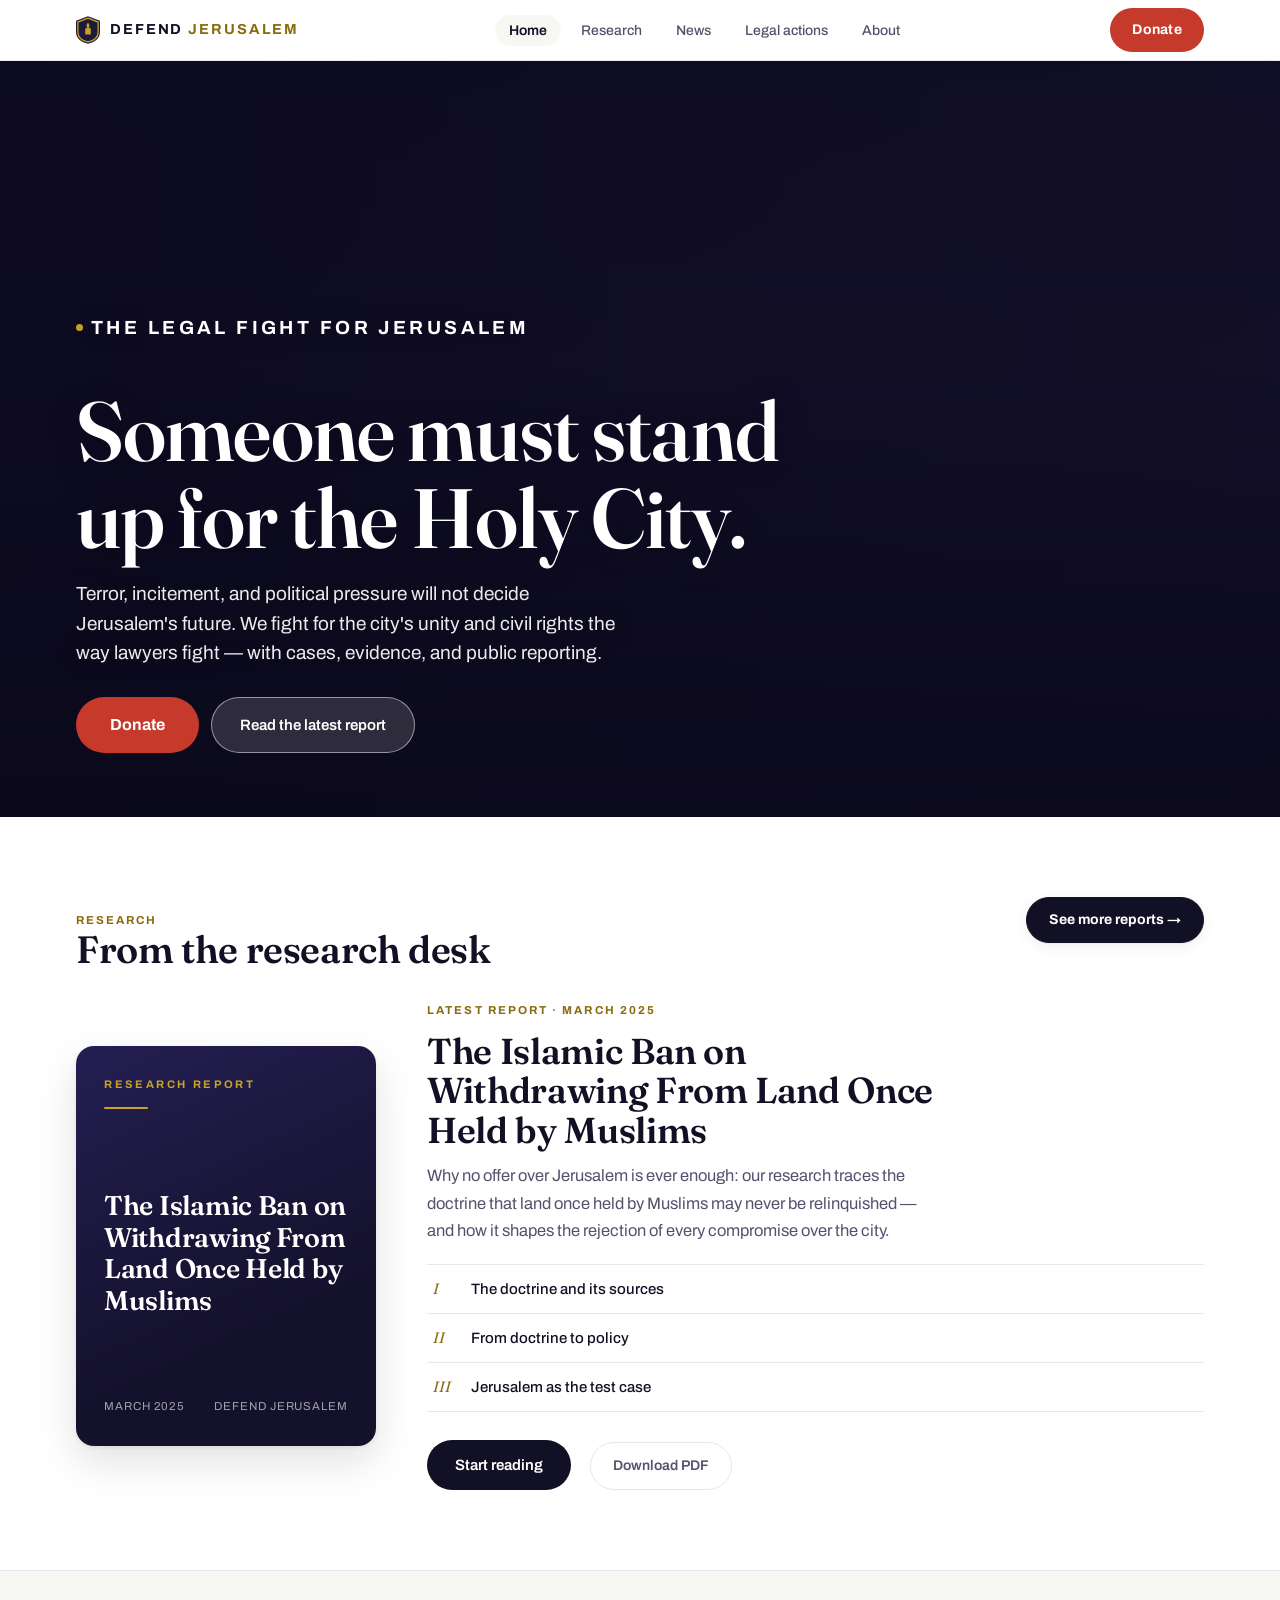
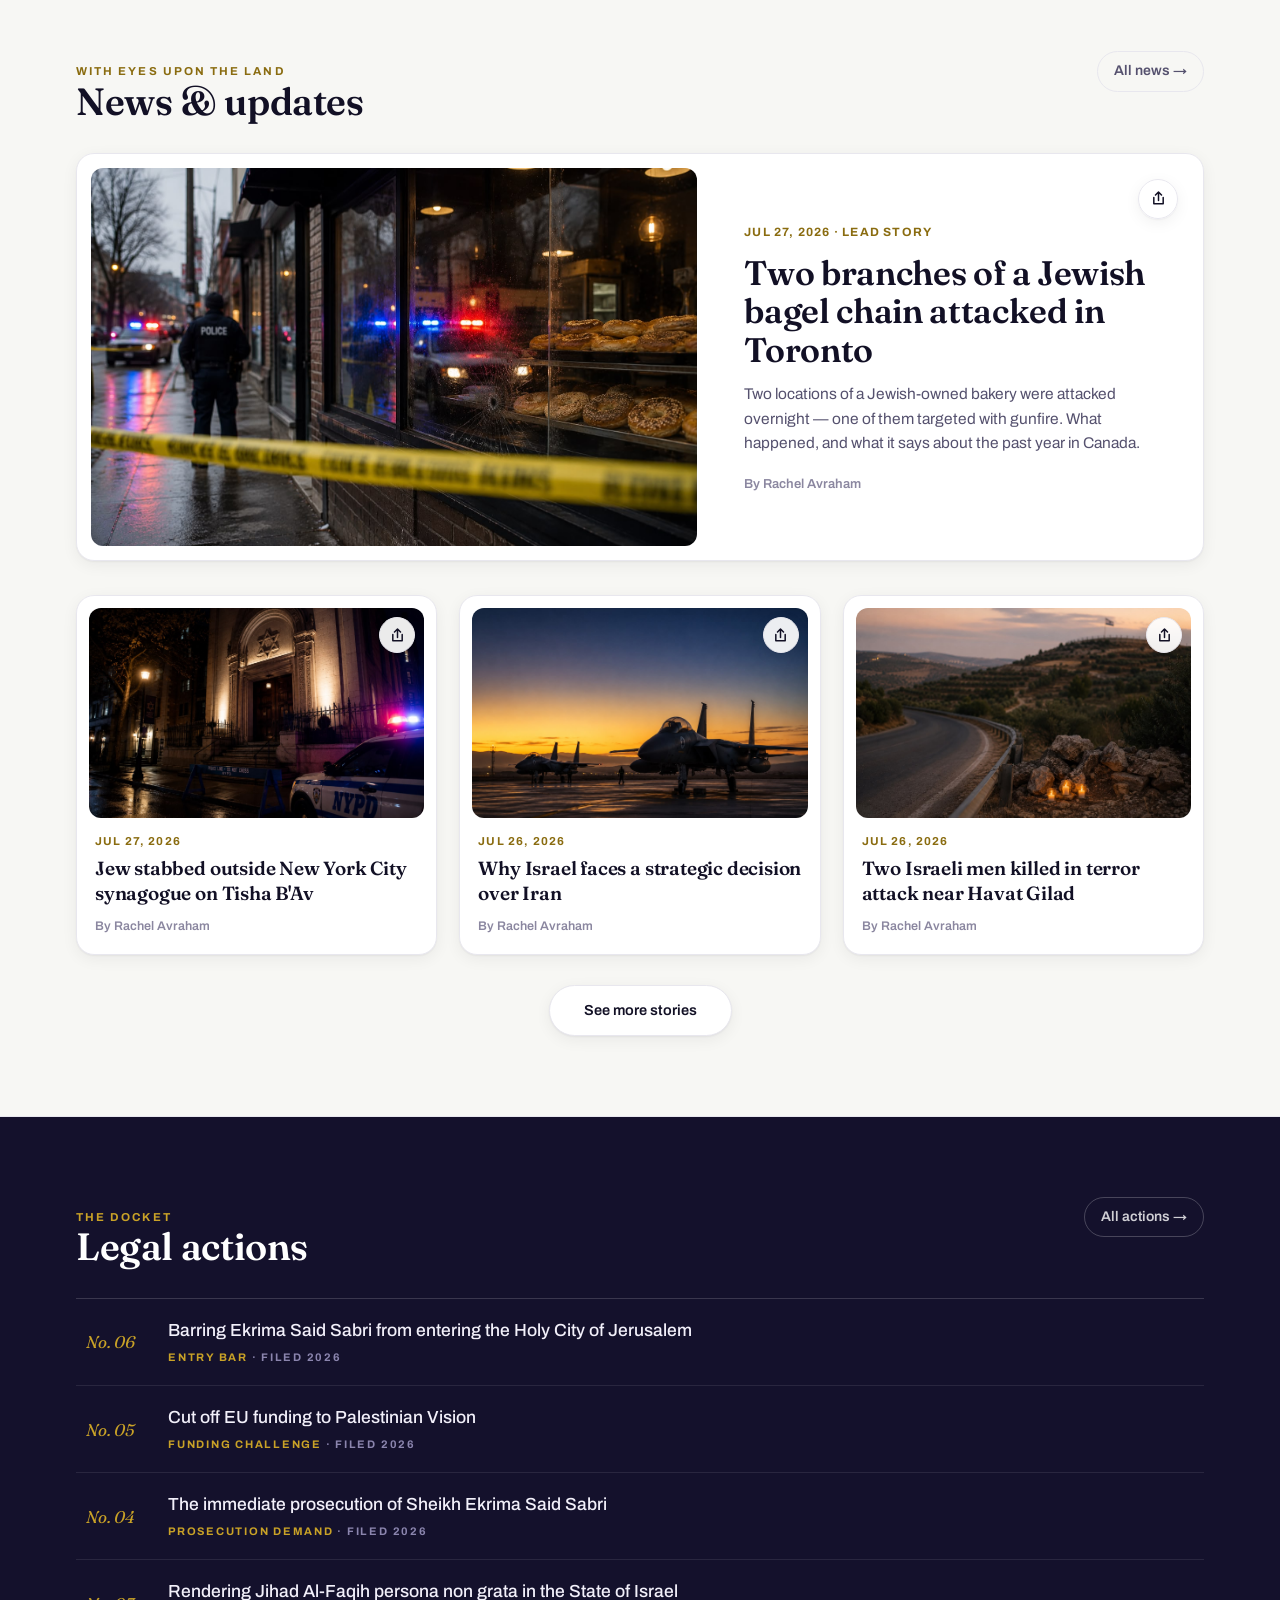
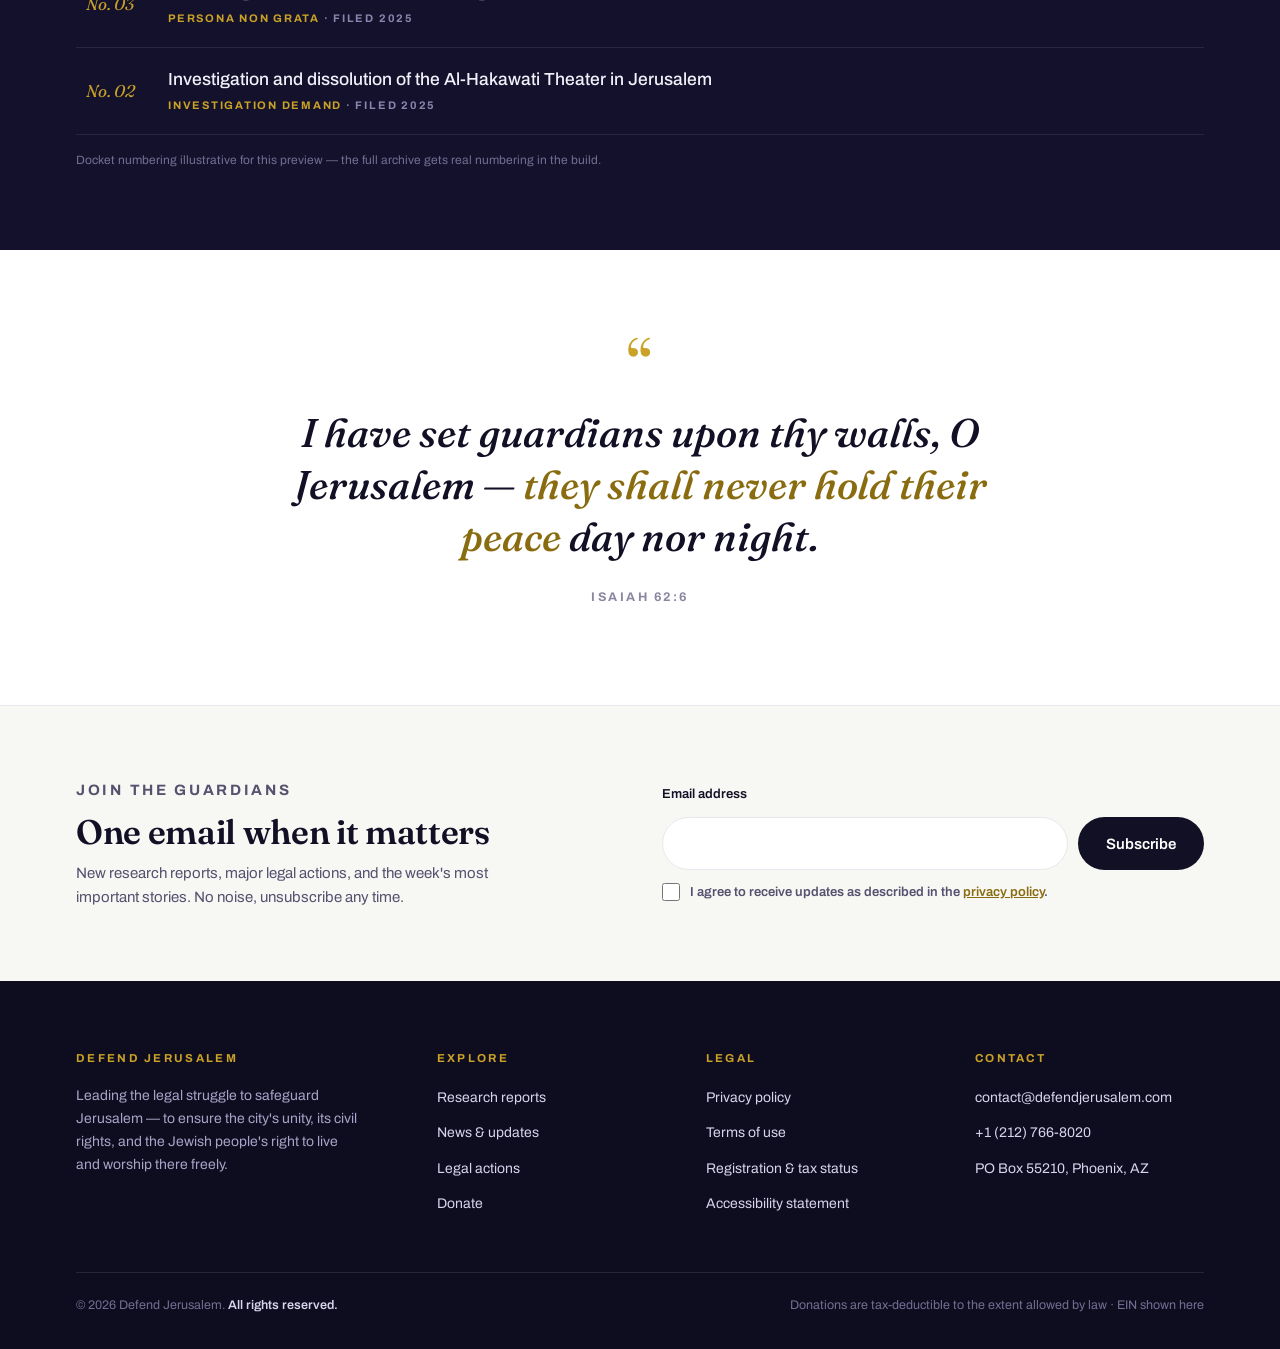
==== index.html @ f59cd551 "Research feed page: reports as a feed (lead + image cards), nav points to research.html Co-Authored-" ====
<!-- @dsCard group="Pages" name="Homepage" subtitle="Campaign hero, featured report, news river, docket, quote, footer" -->
<!DOCTYPE html>
<html lang="en">
<head>
<meta charset="utf-8">
<meta name="viewport" content="width=device-width, initial-scale=1">
<title>Defend Jerusalem — The Legal Fight for Jerusalem</title>
<meta name="description" content="Legal actions, investigative reports, and daily coverage from the fight over Jerusalem — researched, sourced, and published in the open.">
<link rel="preconnect" href="https://fonts.googleapis.com">
<link rel="preconnect" href="https://fonts.gstatic.com" crossorigin>
<link href="https://fonts.googleapis.com/css2?family=Fraunces:ital,opsz,wght@0,9..144,500;0,9..144,600;1,9..144,500&family=Archivo:wght@400;500;700&display=swap" rel="stylesheet">
<link rel="stylesheet" href="css/dj.css?v=3">
</head>
<body>
<a class="skip" href="#main">Skip to content</a>

<header class="masthead">
  <div class="inner">
    <a class="wordmark" href="index.html" aria-label="Defend Jerusalem — home">
      <svg viewBox="0 0 26 30" aria-hidden="true">
        <path d="M13 0 26 5v12c0 7-5.5 11.5-13 13C5.5 28.5 0 24 0 17V5Z" fill="#1E1B3A"/>
        <path d="M13 2.2 24 6.4v10.4c0 5.8-4.6 9.7-11 11.1C6.6 26.5 2 22.6 2 16.8V6.4Z" fill="none" stroke="#C9A227" stroke-width="1.4"/>
        <path d="M10 20v-7h2v-2h-1.2L13 7l2.2 4H14v2h2v7Z" fill="#C9A227"/>
      </svg>
      <b>DEFEND <span>JERUSALEM</span></b>
    </a>
    <nav aria-label="Main">
      <ul class="nav-links">
        <li><a href="index.html" aria-current="page">Home</a></li>
        <li><a href="research.html">Research</a></li>
        <li><a href="#news">News</a></li>
        <li><a href="#actions">Legal actions</a></li>
        <li><a href="#about">About</a></li>
      </ul>
    </nav>
    <a class="btn-donate" href="donate.html">Donate</a>
    <button class="menu-btn" aria-expanded="false" aria-controls="mobile-nav" aria-label="Open menu">
      <svg viewBox="0 0 20 20" aria-hidden="true"><path d="M2 5h16M2 10h16M2 15h16" stroke="currentColor" stroke-width="2" stroke-linecap="round"/></svg>
    </button>
  </div>
  <nav class="mobile-nav" id="mobile-nav" aria-label="Mobile">
    <ul>
      <li><a href="index.html">Home</a></li>
      <li><a href="research.html">Research</a></li>
      <li><a href="#news">News</a></li>
      <li><a href="#actions">Legal actions</a></li>
      <li><a href="#about">About</a></li>
      <li><a href="donate.html">Donate</a></li>
    </ul>
  </nav>
</header>

<main id="main">

  <!-- HERO — the one campaign moment -->
  <section class="hero on-dark" aria-label="Introduction">
    <div class="bg" style="background-image:url('https://defendjerusalem.com/wp-content/uploads/2020/04/slide_jerusalem_001.jpg')" role="img" aria-label="The Tower of David and the walls of Jerusalem's Old City at night"></div>
    <div class="scrim"></div>
    <div class="inner">
      <p class="kicker">The legal fight for Jerusalem</p>
      <h1>Someone must stand up for the Holy City.</h1>
      <p>Terror, incitement, and political pressure will not decide Jerusalem's future. We fight for the
      city's unity and civil rights the way lawyers fight — with cases, evidence, and public reporting.</p>
      <div class="actions">
        <a class="btn-give" href="donate.html">Donate</a>
        <a class="btn-ghost" href="report.html">Read the latest report</a>
      </div>
    </div>
  </section>

  <!-- RESEARCH DESK — latest report + the series behind it -->
  <section class="research" aria-labelledby="research-h">
    <div class="wrap">
      <div class="section-head">
        <div>
          <p class="kicker">Research</p>
          <h2 id="research-h">From the research desk</h2>
        </div>
        <a class="more strong" href="research.html">See more reports →</a>
      </div>
      <div class="latest">
        <a href="report.html" style="text-decoration:none" aria-label="Read the latest research report: The Islamic Ban on Withdrawing From Land Once Held by Muslims">
          <div class="report-cover">
            <div>
              <div class="rc-kicker">RESEARCH REPORT</div>
              <div class="rc-rule"></div>
            </div>
            <h3>The Islamic Ban on Withdrawing From Land Once Held by Muslims</h3>
            <div class="rc-foot"><span>MARCH 2025</span><span>DEFEND JERUSALEM</span></div>
          </div>
        </a>
        <div>
          <p class="kicker lt-kicker">Latest report · March 2025</p>
          <h3 class="lt-title">The Islamic Ban on Withdrawing From Land Once Held by Muslims</h3>
          <p class="lede">Why no offer over Jerusalem is ever enough: our research traces the doctrine
          that land once held by Muslims may never be relinquished — and how it shapes the rejection of
          every compromise over the city.</p>
          <ol class="chapter-list">
            <li><a href="report.html#ch1"><span class="num">I</span><span class="t">The doctrine and its sources</span></a></li>
            <li><a href="report.html#ch2"><span class="num">II</span><span class="t">From doctrine to policy</span></a></li>
            <li><a href="report.html#ch3"><span class="num">III</span><span class="t">Jerusalem as the test case</span></a></li>
          </ol>
          <div>
            <a class="btn-primary" href="report.html">Start reading</a>
            <a class="btn-quiet" href="report.html#download">Download PDF</a>
          </div>
        </div>
      </div>
    </div>
  </section>

  <!-- NEWS RIVER -->
  <section class="news" id="news" aria-labelledby="news-h">
    <div class="wrap">
      <div class="section-head">
        <div>
          <p class="kicker">With eyes upon the land</p>
          <h2 id="news-h">News &amp; updates</h2>
        </div>
        <a class="more" href="#news">All news →</a>
      </div>
      <div class="news-lead">
        <a href="#news">
          <div class="thumb" data-slot="img/news-toronto.jpg">
            <img src="img/news-toronto.jpg"
                 data-fallback="https://defendjerusalem.com/wp-content/uploads/2026/07/Kiva-Bagel-768x436.png"
                 alt="Police tape across the storefront of a Jewish bagel bakery in Toronto after the attack">
          </div>
          <div class="body">
            <time datetime="2026-07-27T16:10" data-suffix="Lead story">Jul 27, 2026 · Lead story</time>
            <h3>Two branches of a Jewish bagel chain attacked in Toronto</h3>
            <p class="dek">Two locations of a Jewish-owned bakery were attacked overnight — one of them
            targeted with gunfire. What happened, and what it says about the past year in Canada.</p>
            <span class="by">By Rachel Avraham</span>
          </div>
        </a>
        <button class="share" type="button" aria-label="Share: Two branches of a Jewish bagel chain attacked in Toronto"
                data-title="Two branches of a Jewish bagel chain attacked in Toronto">
          <svg viewBox="0 0 16 16" aria-hidden="true"><path d="M8 1v9M8 1 4.8 4.2M8 1l3.2 3.2M3 7v6.5h10V7" fill="none" stroke="currentColor" stroke-width="1.6" stroke-linecap="round" stroke-linejoin="round"/></svg>
        </button>
      </div>
      <ul class="news-cards">
        <li class="news-card"><a href="#news">
          <div class="thumb" data-slot="img/news-nyc.jpg">
            <img src="img/news-nyc.jpg"
                 data-fallback="https://defendjerusalem.com/wp-content/uploads/2026/07/New-York-City-768x432.jpg"
                 alt="A New York City synagogue entrance behind a police barricade at night">
          </div>
          <div class="txt">
            <time datetime="2026-07-27T13:40">Jul 27, 2026</time>
            <h3>Jew stabbed outside New York City synagogue on Tisha B'Av</h3>
            <span class="by">By Rachel Avraham</span>
          </div>
        </a>
        <button class="share" type="button" aria-label="Share: Jew stabbed outside New York City synagogue on Tisha B'Av"
                data-title="Jew stabbed outside New York City synagogue on Tisha B'Av">
          <svg viewBox="0 0 16 16" aria-hidden="true"><path d="M8 1v9M8 1 4.8 4.2M8 1l3.2 3.2M3 7v6.5h10V7" fill="none" stroke="currentColor" stroke-width="1.6" stroke-linecap="round" stroke-linejoin="round"/></svg>
        </button></li>
        <li class="news-card"><a href="#news">
          <div class="thumb" data-slot="img/news-iran.jpg">
            <img src="img/news-iran.jpg"
                 data-fallback="https://defendjerusalem.com/wp-content/uploads/2026/04/Iranian-missiles-againo-768x425.png"
                 alt="Israeli fighter jets on a runway at dawn">
          </div>
          <div class="txt">
            <time datetime="2026-07-26T18:20">Jul 26, 2026</time>
            <h3>Why Israel faces a strategic decision over Iran</h3>
            <span class="by">By Rachel Avraham</span>
          </div>
        </a>
        <button class="share" type="button" aria-label="Share: Why Israel faces a strategic decision over Iran"
                data-title="Why Israel faces a strategic decision over Iran">
          <svg viewBox="0 0 16 16" aria-hidden="true"><path d="M8 1v9M8 1 4.8 4.2M8 1l3.2 3.2M3 7v6.5h10V7" fill="none" stroke="currentColor" stroke-width="1.6" stroke-linecap="round" stroke-linejoin="round"/></svg>
        </button></li>
        <li class="news-card"><a href="#news">
          <div class="thumb" data-slot="img/news-havat-gilad.jpg">
            <img src="img/news-havat-gilad.jpg"
                 data-fallback="https://defendjerusalem.com/wp-content/uploads/2026/07/terror-in-Samaria-againo.png"
                 alt="Memorial candles at a roadside guardrail in the hills of Samaria">
          </div>
          <div class="txt">
            <time datetime="2026-07-26T09:05">Jul 26, 2026</time>
            <h3>Two Israeli men killed in terror attack near Havat Gilad</h3>
            <span class="by">By Rachel Avraham</span>
          </div>
        </a>
        <button class="share" type="button" aria-label="Share: Two Israeli men killed in terror attack near Havat Gilad"
                data-title="Two Israeli men killed in terror attack near Havat Gilad">
          <svg viewBox="0 0 16 16" aria-hidden="true"><path d="M8 1v9M8 1 4.8 4.2M8 1l3.2 3.2M3 7v6.5h10V7" fill="none" stroke="currentColor" stroke-width="1.6" stroke-linecap="round" stroke-linejoin="round"/></svg>
        </button></li>
      </ul>
      <div class="see-more">
        <button class="btn-more" type="button">See more stories</button>
      </div>
    </div>
  </section>

  <!-- LEGAL ACTIONS DOCKET -->
  <section class="docket on-dark" id="actions" aria-labelledby="docket-h">
    <div class="wrap">
      <div class="section-head">
        <div>
          <p class="kicker">The docket</p>
          <h2 id="docket-h">Legal actions</h2>
        </div>
        <a class="more" href="#actions">All actions →</a>
      </div>
      <ol class="ledger" reversed>
        <li><a href="#actions">
          <span class="no">No. 06</span>
          <span><span class="t">Barring Ekrima Said Sabri from entering the Holy City of Jerusalem</span>
          <span class="meta"><b>Entry bar</b> · Filed 2026</span></span>
          <span class="arr" aria-hidden="true">→</span>
        </a></li>
        <li><a href="#actions">
          <span class="no">No. 05</span>
          <span><span class="t">Cut off EU funding to Palestinian Vision</span>
          <span class="meta"><b>Funding challenge</b> · Filed 2026</span></span>
          <span class="arr" aria-hidden="true">→</span>
        </a></li>
        <li><a href="#actions">
          <span class="no">No. 04</span>
          <span><span class="t">The immediate prosecution of Sheikh Ekrima Said Sabri</span>
          <span class="meta"><b>Prosecution demand</b> · Filed 2026</span></span>
          <span class="arr" aria-hidden="true">→</span>
        </a></li>
        <li><a href="#actions">
          <span class="no">No. 03</span>
          <span><span class="t">Rendering Jihad Al-Faqih persona non grata in the State of Israel</span>
          <span class="meta"><b>Persona non grata</b> · Filed 2025</span></span>
          <span class="arr" aria-hidden="true">→</span>
        </a></li>
        <li><a href="#actions">
          <span class="no">No. 02</span>
          <span><span class="t">Investigation and dissolution of the Al-Hakawati Theater in Jerusalem</span>
          <span class="meta"><b>Investigation demand</b> · Filed 2025</span></span>
          <span class="arr" aria-hidden="true">→</span>
        </a></li>
      </ol>
      <p class="ledger-note">Docket numbering illustrative for this preview — the full archive gets real
      numbering in the build.</p>
    </div>
  </section>

  <!-- QUOTE BAND -->
  <section class="quote-band" id="about" aria-label="Our watchword">
    <div class="wrap">
      <div class="rule"></div>
      <blockquote>I have set guardians upon thy walls, O Jerusalem — <em>they shall never hold their
      peace</em> day nor night.</blockquote>
      <cite>Isaiah 62:6</cite>
    </div>
  </section>

  <!-- NEWSLETTER -->
  <section class="newsletter" aria-labelledby="nl-h">
    <div class="wrap grid">
      <div>
        <p class="kicker">Join the guardians</p>
        <h2 id="nl-h">One email when it matters</h2>
        <p>New research reports, major legal actions, and the week's most important stories.
        No noise, unsubscribe any time.</p>
      </div>
      <form class="nl-form" action="#" method="post">
        <label for="nl-email">Email address</label>
        <div class="nl-row">
          <input id="nl-email" name="email" type="email" autocomplete="email" required>
          <button class="btn-primary" type="submit">Subscribe</button>
        </div>
        <label class="nl-consent">
          <input type="checkbox" name="consent" required>
          <span>I agree to receive updates as described in the <a href="#">privacy policy</a>.</span>
        </label>
      </form>
    </div>
  </section>

</main>

<footer class="site-footer on-dark">
  <div class="wrap">
    <div class="footer-grid">
      <div>
        <h4>Defend Jerusalem</h4>
        <p class="mission">Leading the legal struggle to safeguard Jerusalem — to ensure the city's unity,
        its civil rights, and the Jewish people's right to live and worship there freely.</p>
      </div>
      <div>
        <h4>Explore</h4>
        <ul>
          <li><a href="research.html">Research reports</a></li>
          <li><a href="index.html#news">News &amp; updates</a></li>
          <li><a href="index.html#actions">Legal actions</a></li>
          <li><a href="donate.html">Donate</a></li>
        </ul>
      </div>
      <div>
        <h4>Legal</h4>
        <ul>
          <li><a href="#">Privacy policy</a></li>
          <li><a href="#">Terms of use</a></li>
          <li><a href="#">Registration &amp; tax status</a></li>
          <li><a href="#">Accessibility statement</a></li>
        </ul>
      </div>
      <div>
        <h4>Contact</h4>
        <ul>
          <li><a href="mailto:contact@defendjerusalem.com">contact@defendjerusalem.com</a></li>
          <li><a href="tel:+12127668020">+1 (212) 766-8020</a></li>
          <li><a href="#">PO Box 55210, Phoenix, AZ</a></li>
        </ul>
      </div>
    </div>
    <div class="footer-legal">
      <span>© 2026 Defend Jerusalem. <b>All rights reserved.</b></span>
      <span>Donations are tax-deductible to the extent allowed by law · EIN shown here</span>
    </div>
  </div>
</footer>

<script src="js/dj.js?v=3"></script>
</body>
</html>
---- css/dj.css ----
/* ==========================================================================
   Defend Jerusalem — redesign mockup · v2 "modern newsroom"
   NYT × Instagram: crisp white, hairline grid, image-first cards, pill
   actions, blur-glass masthead. Editorial serif authority (Fraunces) kept;
   navy & gold demoted to accents; red reserved exclusively for giving.
   ========================================================================== */

/* ---------- tokens ---------- */
:root{
  --bg:        #FFFFFF;
  --bg-tint:   #F7F7F4;   /* alternate sections — a whisper of warmth */
  --ink:       #121025;   /* near-black navy */
  --ink-2:     #55516E;   /* secondary text */
  --ink-3:     #8B87A0;   /* meta text */
  --hairline:  #E8E7EE;
  --navy:      #14112C;   /* dark sections, footer */
  --navy-card: #1D1940;
  --gold-text: #8A6C10;   /* labels & links on white — passes 4.5:1 */
  --gold:      #C9A227;   /* accents on navy */
  --red:       #C63A2B;   /* CAMPAIGN RED — donation actions ONLY */
  --red-deep:  #A82E21;
  --focus:     #8A6C10;

  --serif: "Fraunces", "Baskerville", Georgia, serif;
  --sans:  "Archivo", "Avenir Next", "Helvetica Neue", sans-serif;

  --r:  12px;             /* media & cards */
  --r-lg: 18px;
  --pill: 999px;
  --shadow-1: 0 1px 2px rgba(18,16,37,.05), 0 4px 16px rgba(18,16,37,.06);
  --shadow-2: 0 2px 4px rgba(18,16,37,.06), 0 16px 40px rgba(18,16,37,.12);

  --pad: clamp(20px, 5vw, 56px);
  --maxw: 1240px;
  --measure: 64ch;
}

/* ---------- base ---------- */
*,*::before,*::after{margin:0;padding:0;box-sizing:border-box}
html{scroll-behavior:smooth}
@media (prefers-reduced-motion: reduce){ html{scroll-behavior:auto} }
img{max-width:100%;display:block}
body{
  font-family:var(--sans);font-size:16px;line-height:1.6;
  color:var(--ink);background:var(--bg);
  -webkit-font-smoothing:antialiased;
}
a{color:inherit}
button{font:inherit;cursor:pointer}
a,button{cursor:pointer}
:focus-visible{outline:3px solid var(--focus);outline-offset:2px;border-radius:4px}
.on-dark :focus-visible{outline-color:var(--gold)}
.skip{position:absolute;left:-9999px;top:0;background:var(--navy);color:#fff;padding:10px 18px;z-index:100;border-radius:0 0 8px 0}
.skip:focus{left:0;top:0}

/* ---------- masthead (blur glass) ---------- */
.masthead{
  position:sticky;top:0;z-index:50;
  background:rgba(255,255,255,.86);
  -webkit-backdrop-filter:saturate(1.6) blur(14px);
  backdrop-filter:saturate(1.6) blur(14px);
  border-bottom:1px solid var(--hairline);
}
.masthead .inner{
  max-width:var(--maxw);margin:0 auto;padding:0 var(--pad);
  display:flex;align-items:center;justify-content:space-between;gap:24px;height:60px;
}
.wordmark{display:flex;align-items:center;gap:10px;text-decoration:none}
.wordmark svg{width:24px;height:28px;flex:none}
.wordmark b{font-weight:700;font-size:14.5px;letter-spacing:.13em;color:var(--ink);white-space:nowrap}
.wordmark b span{color:var(--gold-text)}
.nav-links{display:flex;gap:6px;list-style:none}
.nav-links a{
  text-decoration:none;font-size:14px;font-weight:500;color:var(--ink-2);
  padding:8px 14px;border-radius:var(--pill);transition:color .2s,background .2s;
}
.nav-links a:hover{color:var(--ink);background:var(--bg-tint)}
.nav-links a[aria-current="page"]{color:var(--ink);background:var(--bg-tint);font-weight:600}
.btn-donate{
  background:var(--red);color:#fff;text-decoration:none;
  font-weight:700;font-size:14px;letter-spacing:.02em;
  padding:10px 22px;border-radius:var(--pill);border:none;
  transition:background .2s, transform .15s;
  min-height:44px;display:inline-flex;align-items:center;
}
.btn-donate:hover{background:var(--red-deep)}
.btn-donate:active{transform:scale(.97)}
.menu-btn{
  display:none;background:none;border:1px solid var(--hairline);border-radius:var(--pill);
  width:44px;height:44px;align-items:center;justify-content:center;color:var(--ink);
}
.menu-btn svg{width:20px;height:20px}
.mobile-nav{display:none}
.mobile-nav.open{
  display:block;position:absolute;top:60px;left:0;right:0;
  background:rgba(255,255,255,.97);
  -webkit-backdrop-filter:blur(14px);backdrop-filter:blur(14px);
  border-bottom:1px solid var(--hairline);box-shadow:var(--shadow-2);
}
.mobile-nav ul{list-style:none;padding:8px var(--pad) 16px}
.mobile-nav a{
  display:block;padding:14px 4px;text-decoration:none;font-size:16px;font-weight:500;
  color:var(--ink);border-bottom:1px solid var(--hairline);
}
@media (max-width:820px){
  .nav-links{display:none}
  .menu-btn{display:inline-flex}
  .masthead .inner{gap:10px}
  .wordmark{gap:8px}
  .wordmark svg{width:22px;height:26px}
  .wordmark b{font-size:12.5px;letter-spacing:.1em}
  .btn-donate{padding:9px 16px;font-size:13px}
}

/* ---------- shared ---------- */
.wrap{max-width:var(--maxw);margin:0 auto;padding-left:var(--pad);padding-right:var(--pad)}
.kicker{
  font-size:11.5px;font-weight:700;letter-spacing:.18em;text-transform:uppercase;
  color:var(--gold-text);
}
.on-dark .kicker{color:var(--gold)}
h1,h2,h3{font-family:var(--serif);font-weight:600;line-height:1.1;letter-spacing:-.01em;overflow-wrap:break-word}

/* feed-page head (research) */
.feed-head{padding:56px 0 40px;border-bottom:1px solid var(--hairline)}
.feed-head h1{font-size:clamp(30px,4.4vw,46px);margin:12px 0 10px}
.feed-head .dek{font-size:16px;color:var(--ink-2);max-width:56ch}
.section-head{display:flex;align-items:baseline;justify-content:space-between;gap:20px;margin-bottom:30px}
.section-head h2{font-size:clamp(28px,3.4vw,38px)}
.section-head .more{
  font-size:14px;font-weight:600;color:var(--ink-2);text-decoration:none;white-space:nowrap;
  padding:8px 16px;border:1px solid var(--hairline);border-radius:var(--pill);
  transition:border-color .2s,color .2s,background .2s;
}
.section-head .more:hover{color:var(--ink);border-color:var(--ink-3);background:var(--bg-tint)}
.section-head .more.strong{
  background:var(--ink);color:#fff;border-color:var(--ink);
  font-weight:700;padding:11px 22px;box-shadow:var(--shadow-1);
}
.section-head .more.strong:hover{background:var(--navy);border-color:var(--navy);color:#fff}

/* ---------- HERO ---------- */
.hero{
  position:relative;color:#fff;background:var(--navy);
  min-height:min(84vh, 760px);display:flex;align-items:flex-end;
}
.hero .bg{position:absolute;inset:0;background-size:cover;background-position:center}
.hero .scrim{
  position:absolute;inset:0;
  background:
    linear-gradient(90deg, rgba(10,8,26,.58) 0%, rgba(10,8,26,.24) 55%, rgba(10,8,26,.08) 100%),
    linear-gradient(180deg, rgba(10,8,26,.34) 0%, rgba(10,8,26,.18) 40%, rgba(10,8,26,.86) 100%);
}
.hero .inner{position:relative;width:100%;max-width:var(--maxw);margin:0 auto;padding:110px var(--pad) 64px}
.hero .kicker{color:#fff;opacity:.85;display:inline-flex;align-items:center;gap:8px}
.hero .kicker::before{content:"";width:7px;height:7px;border-radius:50%;background:var(--gold);flex:none}
.hero h1{
  font-size:clamp(42px,6.6vw,84px);line-height:1.03;
  max-width:14ch;margin:16px 0 18px;text-shadow:0 2px 28px rgba(10,8,26,.45);
}
.hero p{font-size:clamp(16px,1.6vw,19px);line-height:1.55;max-width:50ch;color:rgba(255,255,255,.92);margin-bottom:30px;text-shadow:0 1px 18px rgba(10,8,26,.5)}
.hero .actions{display:flex;gap:12px;flex-wrap:wrap}
.btn-give{
  background:var(--red);color:#fff;text-decoration:none;font-weight:700;
  font-size:16px;padding:15px 34px;border-radius:var(--pill);
  transition:background .2s,transform .15s;min-height:50px;display:inline-flex;align-items:center;
}
.btn-give:hover{background:var(--red-deep)}
.btn-give:active{transform:scale(.98)}
.btn-ghost{
  color:#fff;text-decoration:none;font-weight:600;font-size:15px;
  padding:14px 28px;border-radius:var(--pill);min-height:50px;display:inline-flex;align-items:center;
  background:rgba(255,255,255,.14);border:1px solid rgba(255,255,255,.5);
  -webkit-backdrop-filter:blur(10px);backdrop-filter:blur(10px);
  transition:background .2s,border-color .2s;
}
.btn-ghost:hover{background:rgba(255,255,255,.24);border-color:#fff}
@media (prefers-reduced-motion: no-preference){
  .hero .inner > *{animation:rise .7s cubic-bezier(.2,.7,.3,1) both}
  .hero .inner > *:nth-child(2){animation-delay:.07s}
  .hero .inner > *:nth-child(3){animation-delay:.14s}
  .hero .inner > *:nth-child(4){animation-delay:.21s}
  @keyframes rise{from{opacity:0;transform:translateY(16px)}to{opacity:1;transform:none}}
}

/* ---------- RESEARCH DESK (latest widget + previously) ---------- */
.research{background:var(--bg);padding:80px 0}
.latest{display:grid;grid-template-columns:minmax(230px,300px) 1.35fr;gap:clamp(28px,4vw,56px);align-items:center}
.lt-kicker{margin-bottom:12px}
.latest .lt-title{font-size:clamp(26px,3vw,36px);max-width:22ch;margin-bottom:12px}
.latest .lede{font-size:16.5px;line-height:1.65;color:var(--ink-2);max-width:56ch;margin-bottom:20px}
.prev{border-top:1px solid var(--hairline);padding-top:24px}
.prev-label{font-size:11.5px;font-weight:700;letter-spacing:.18em;text-transform:uppercase;color:var(--ink-3)}
.prev-list{display:grid;grid-template-columns:repeat(3,1fr);gap:14px;list-style:none;margin-top:14px}
.prev-list a{
  display:flex;gap:14px;align-items:center;text-decoration:none;
  padding:12px;border-radius:var(--r);transition:background .2s;
}
.prev-list a:hover{background:var(--bg-tint)}
.mini-cover{
  width:50px;aspect-ratio:3/4;border-radius:6px;flex:none;position:relative;
  background:linear-gradient(155deg,#241F52 0%,var(--navy) 70%);box-shadow:var(--shadow-1);
}
.mini-cover::after{content:"";position:absolute;left:9px;top:11px;width:16px;height:2px;background:var(--gold);border-radius:2px}
.prev-list .t{font-size:14px;font-weight:600;line-height:1.35;color:var(--ink)}
.prev-list .y{display:block;font-size:12px;font-weight:600;color:var(--ink-3);margin-top:3px}
@media (max-width:900px){
  .latest{grid-template-columns:1fr}
  .prev-list{grid-template-columns:1fr;gap:4px}
}
.report-cover{
  aspect-ratio:3/4;max-width:360px;border-radius:var(--r-lg);
  background:
    linear-gradient(155deg, rgba(36,31,82,.82) 0%, rgba(20,17,44,.92) 70%),
    url('../img/report-cover.jpg') center/cover,
    linear-gradient(155deg, #241F52 0%, var(--navy) 65%);
  color:#fff;padding:30px 28px;display:flex;flex-direction:column;justify-content:space-between;
  box-shadow:var(--shadow-2);
  transition:transform .25s cubic-bezier(.2,.7,.3,1), box-shadow .25s;
}
a:hover > .report-cover{transform:translateY(-4px)}
.report-cover .rc-kicker{font-size:11px;font-weight:700;letter-spacing:.24em;color:var(--gold)}
.report-cover h3{font-size:clamp(22px,2.2vw,27px);line-height:1.18;font-weight:600}
.report-cover .rc-foot{display:flex;justify-content:space-between;align-items:center;font-size:11.5px;letter-spacing:.08em;color:rgba(255,255,255,.6)}
.report-cover .rc-rule{height:2px;background:var(--gold);width:44px;margin:14px 0 0;border-radius:2px}
.feature h2{font-size:clamp(30px,3.6vw,42px);margin:14px 0 14px;max-width:18ch}
.feature .lede{font-size:17px;line-height:1.65;color:var(--ink-2);max-width:56ch;margin-bottom:24px}
.chapter-list{list-style:none;margin-bottom:28px;border-top:1px solid var(--hairline)}
.chapter-list li{border-bottom:1px solid var(--hairline)}
.chapter-list a{
  display:flex;gap:16px;align-items:baseline;text-decoration:none;padding:12px 6px;
  border-radius:8px;transition:background .15s;
}
.chapter-list a:hover{background:var(--bg-tint)}
.chapter-list .num{font-family:var(--serif);font-style:italic;color:var(--gold-text);font-size:15px;flex:none;width:22px}
.chapter-list .t{font-size:15px;font-weight:500}
.btn-primary{
  background:var(--ink);color:#fff;text-decoration:none;font-weight:600;font-size:15px;
  padding:13px 28px;border-radius:var(--pill);display:inline-flex;align-items:center;min-height:48px;
  transition:background .2s;border:none;
}
.btn-primary:hover{background:var(--navy)}
.btn-quiet{
  color:var(--ink-2);text-decoration:none;font-weight:600;font-size:14px;margin-left:16px;
  padding:12px 22px;border:1px solid var(--hairline);border-radius:var(--pill);
  display:inline-flex;align-items:center;transition:color .2s,border-color .2s;
}
.btn-quiet:hover{color:var(--ink);border-color:var(--ink-3)}
@media (max-width:820px){
  .report-cover{max-width:280px}
}

/* ---------- DOCKET LEDGER (homepage) ---------- */
.ledger{list-style:none;border-top:1px solid rgba(255,255,255,.16)}
.ledger li{border-bottom:1px solid rgba(255,255,255,.09)}
.ledger a{
  display:grid;grid-template-columns:64px 1fr 28px;gap:18px;align-items:center;
  padding:19px 10px;text-decoration:none;border-radius:10px;
  transition:background .2s,padding-left .2s;
}
.ledger a:hover{background:rgba(255,255,255,.05);padding-left:16px}
@media (prefers-reduced-motion: reduce){.ledger a:hover{padding-left:10px}}
.ledger .no{
  font-family:var(--serif);font-style:italic;font-size:17px;color:var(--gold);
  font-variant-numeric:tabular-nums;
}
.ledger .t{font-size:17.5px;font-weight:500;line-height:1.35;color:#F2F0FA}
.ledger .meta{
  display:block;margin-top:5px;font-size:11px;font-weight:700;
  letter-spacing:.16em;text-transform:uppercase;color:#8B85AE;
}
.ledger .meta b{color:var(--gold);font-weight:700}
.ledger .arr{color:var(--gold);opacity:0;transition:opacity .2s;font-size:18px;text-align:right}
.ledger a:hover .arr{opacity:1}
.ledger-note{font-size:12px;color:#736E92;margin-top:16px}
@media (max-width:680px){
  .ledger a{grid-template-columns:48px 1fr;gap:12px;padding:16px 6px}
  .ledger a:hover{padding-left:6px}
  .ledger .arr{display:none}
  .ledger .no{font-size:13px;white-space:nowrap}
  .ledger .t{font-size:16px}
}

/* ---------- NEWS — lead + card grid ---------- */
.news{background:var(--bg-tint);padding:80px 0;border-top:1px solid var(--hairline);border-bottom:1px solid var(--hairline)}
.thumb{overflow:hidden;border-radius:var(--r);background:#EDECE7;position:relative}
.thumb img{width:100%;height:100%;object-fit:cover;display:block;transition:transform .4s cubic-bezier(.2,.7,.3,1)}
a:hover .thumb img{transform:scale(1.03)}
@media (prefers-reduced-motion: reduce){a:hover .thumb img{transform:none}}
.thumb.missing::after{
  content:"image slot — " attr(data-slot);
  position:absolute;inset:0;display:flex;align-items:center;justify-content:center;
  font-size:12px;letter-spacing:.08em;text-transform:uppercase;color:var(--ink-3);
  background:repeating-linear-gradient(45deg,#F2F1EC 0 14px,#EAE9E3 14px 28px);
}
.news-lead{margin-bottom:34px;position:relative}
.news-card{position:relative}
.share{
  position:absolute;top:26px;right:26px;z-index:2;width:40px;height:40px;border-radius:50%;
  background:rgba(255,255,255,.92);border:1px solid var(--hairline);
  -webkit-backdrop-filter:blur(8px);backdrop-filter:blur(8px);
  display:flex;align-items:center;justify-content:center;color:var(--ink);
  box-shadow:var(--shadow-1);transition:transform .15s,background .2s;
}
.share:hover{transform:scale(1.08);background:#fff}
.share svg{width:15px;height:15px}
.share[data-tip]::after{
  content:attr(data-tip);position:absolute;right:calc(100% + 8px);top:50%;transform:translateY(-50%);
  background:var(--ink);color:#fff;font-size:11px;font-weight:600;
  padding:5px 10px;border-radius:6px;white-space:nowrap;
}
.news-card .share{top:22px;right:22px;width:36px;height:36px}
.see-more{display:flex;justify-content:center;margin-top:30px}
.btn-more{
  background:#fff;border:1px solid var(--hairline);border-radius:var(--pill);
  padding:13px 34px;font-weight:600;font-size:14.5px;color:var(--ink);
  box-shadow:var(--shadow-1);transition:border-color .2s,background .2s;min-height:48px;
}
.btn-more:hover{border-color:var(--ink-3);background:var(--bg-tint)}
.news-lead a{
  display:grid;grid-template-columns:1.35fr 1fr;gap:clamp(22px,3.4vw,44px);align-items:center;
  text-decoration:none;background:var(--bg);border:1px solid var(--hairline);border-radius:var(--r-lg);
  padding:14px;box-shadow:var(--shadow-1);transition:box-shadow .25s,transform .25s;
}
.news-lead a:hover{box-shadow:var(--shadow-2);transform:translateY(-2px)}
.news-lead .thumb{aspect-ratio:16/10;border-radius:var(--r)}
.news-lead .body{padding:10px 18px 10px 4px}
.news-lead time{font-size:12px;font-weight:700;letter-spacing:.1em;color:var(--gold-text);text-transform:uppercase}
.news-lead h3{font-size:clamp(24px,2.8vw,34px);line-height:1.14;margin:10px 0 12px}
.news-lead .dek{font-size:15.5px;line-height:1.6;color:var(--ink-2);max-width:46ch;margin-bottom:14px}
.news-lead .by{font-size:13px;font-weight:600;color:var(--ink-3)}
.news-cards{display:grid;grid-template-columns:repeat(3,1fr);gap:22px;list-style:none}
.news-card a{
  display:flex;flex-direction:column;gap:0;text-decoration:none;height:100%;
  background:var(--bg);border:1px solid var(--hairline);border-radius:var(--r-lg);
  padding:12px;box-shadow:var(--shadow-1);transition:box-shadow .25s,transform .25s;
}
.news-card a:hover{box-shadow:var(--shadow-2);transform:translateY(-2px)}
.news-card .thumb{aspect-ratio:16/10;margin-bottom:14px}
.news-card time{font-size:11.5px;font-weight:700;letter-spacing:.1em;color:var(--gold-text);text-transform:uppercase;padding:0 6px}
.news-card h3{font-size:19px;line-height:1.3;font-weight:600;margin:6px 0 10px;padding:0 6px}
.news-card .by{font-size:12.5px;font-weight:600;color:var(--ink-3);padding:0 6px 6px;margin-top:auto}
.news-card .txt{display:contents}
@media (max-width:900px){
  .news-lead a{grid-template-columns:1fr}
  .news-lead .body{padding:6px 10px 12px}
  /* compact feed rows — several stories per screen, fast flick-through */
  .news-cards{grid-template-columns:1fr;gap:0;border-top:1px solid var(--hairline);margin-top:4px}
  .news-card a{
    flex-direction:row;align-items:center;gap:14px;
    background:transparent;border:none;border-bottom:1px solid var(--hairline);
    border-radius:0;box-shadow:none;padding:14px 2px;
  }
  .news-card a:hover{box-shadow:none;transform:none}
  .news-card .thumb{width:98px;flex:none;aspect-ratio:3/2;margin-bottom:0;border-radius:10px}
  .news-card .txt{display:block;flex:1;min-width:0}
  .news-card time{padding:0;font-size:10.5px}
  .news-card h3{font-size:15.5px;line-height:1.3;margin:3px 0 0;padding:0}
  .news-card .by{display:none}
  .news-card a{padding-right:46px}
  .news-card .share{
    top:50%;right:0;transform:translateY(-50%);width:38px;height:38px;
    background:transparent;border:none;box-shadow:none;color:var(--ink-3);
  }
  .news-card .share:hover{transform:translateY(-50%) scale(1.08)}
  .see-more{margin-top:20px}
  .btn-more{width:100%;max-width:420px}
}

/* ---------- DOCKET ---------- */
.docket{background:var(--navy);color:#fff;padding:80px 0}
.docket .section-head h2{color:#fff}
.docket .section-head .more{color:rgba(255,255,255,.8);border-color:rgba(255,255,255,.22)}
.docket .section-head .more:hover{color:#fff;border-color:rgba(255,255,255,.6);background:rgba(255,255,255,.06)}
.docket-grid{display:grid;grid-template-columns:repeat(3,1fr);gap:20px}
.docket-card{
  background:var(--navy-card);border:1px solid rgba(255,255,255,.08);border-radius:var(--r-lg);
  padding:26px 24px 28px;transition:transform .25s,border-color .25s;
}
.docket-card:hover{transform:translateY(-3px);border-color:rgba(201,162,39,.45)}
.docket-card .no{
  display:inline-block;font-size:11px;font-weight:700;letter-spacing:.12em;text-transform:uppercase;
  color:var(--gold);background:rgba(201,162,39,.14);border-radius:var(--pill);
  padding:5px 12px;margin-bottom:16px;
}
.docket-card h3{font-size:18.5px;font-weight:500;line-height:1.35;margin-bottom:10px;color:#F2F0FA}
.docket-card p{font-size:14px;line-height:1.55;color:#A9A3C8}
@media (max-width:820px){.docket-grid{grid-template-columns:1fr}}

/* ---------- QUOTE ---------- */
.quote-band{background:var(--bg);padding:96px 0;text-align:center;position:relative}
.quote-band .rule{
  font-family:var(--serif);font-size:72px;line-height:.6;color:var(--gold);
  width:auto;height:auto;background:none;margin:0 auto 18px;
}
.quote-band .rule::before{content:"\201C"}
.quote-band blockquote{
  font-family:var(--serif);font-style:italic;font-weight:500;
  font-size:clamp(24px,3.6vw,40px);line-height:1.3;color:var(--ink);
  max-width:28ch;margin:0 auto 20px;
}
.quote-band blockquote em{color:var(--gold-text);font-style:italic}
.quote-band cite{font-style:normal;font-size:12.5px;font-weight:700;letter-spacing:.2em;color:var(--ink-3);text-transform:uppercase}

/* ---------- NEWSLETTER ---------- */
.newsletter{background:var(--bg-tint);border-top:1px solid var(--hairline);padding:72px 0}
.newsletter .grid{display:grid;grid-template-columns:1fr 1fr;gap:44px;align-items:center}
.newsletter h2{font-size:clamp(26px,3vw,34px);margin:12px 0 10px}
.newsletter p{color:var(--ink-2);font-size:15px;max-width:46ch}
.nl-form{display:grid;gap:12px}
.nl-form label{font-size:13px;font-weight:600}
.nl-row{display:flex;gap:10px}
.nl-form input[type="email"]{
  flex:1;font:inherit;padding:13px 20px;border:1px solid var(--hairline);border-radius:var(--pill);
  background:#fff;min-height:50px;
}
.nl-form input[type="email"]:focus{border-color:var(--gold-text);outline:none;box-shadow:0 0 0 3px rgba(138,108,16,.15)}
.nl-form .btn-primary{justify-self:start}
.nl-consent{display:flex;gap:10px;align-items:flex-start;font-size:13px;color:var(--ink-2)}
.nl-consent input{width:18px;height:18px;margin-top:1px;accent-color:var(--ink)}
.nl-consent a{color:var(--gold-text)}
@media (max-width:820px){.newsletter .grid{grid-template-columns:1fr}.nl-row{flex-direction:column}}

/* ---------- FOOTER ---------- */
.site-footer{background:#0E0C1F;color:#A9A3C8;padding:68px 0 34px}
.footer-grid{display:grid;grid-template-columns:1.4fr 1fr 1fr 1fr;gap:40px;margin-bottom:46px}
.site-footer h4{
  font-size:11.5px;font-weight:700;letter-spacing:.2em;text-transform:uppercase;
  color:var(--gold);margin-bottom:16px;
}
.site-footer .mission{font-size:14px;line-height:1.65;max-width:36ch}
.site-footer ul{list-style:none}
.site-footer li{margin-bottom:10px}
.site-footer a{color:#D8D4EC;text-decoration:none;font-size:14px;transition:color .2s}
.site-footer a:hover{color:var(--gold)}
.footer-legal{
  border-top:1px solid rgba(255,255,255,.1);padding-top:22px;
  display:flex;justify-content:space-between;gap:16px;flex-wrap:wrap;
  font-size:12.5px;color:#736E92;
}
.footer-legal b{color:#D8D4EC;font-weight:600}
@media (max-width:820px){.footer-grid{grid-template-columns:1fr 1fr}}
@media (max-width:520px){.footer-grid{grid-template-columns:1fr}}

/* ---------- DONATE ---------- */
.donate-hero{background:var(--navy);color:#fff;padding:64px 0 56px}
.donate-hero h1{font-size:clamp(34px,4.6vw,56px);max-width:18ch;margin:14px 0 14px}
.donate-hero p{font-size:17px;line-height:1.6;color:rgba(255,255,255,.78);max-width:56ch}
.donate-body{padding:64px 0 88px;background:var(--bg-tint)}
.donate-grid{display:grid;grid-template-columns:1.05fr .95fr;gap:clamp(28px,4vw,64px);align-items:start}
.give-card{
  background:#fff;border:1px solid var(--hairline);border-radius:var(--r-lg);
  padding:30px 30px 34px;box-shadow:var(--shadow-2);
}
.give-card h2{font-size:24px;margin-bottom:20px}
.freq{
  display:grid;grid-template-columns:1fr 1fr;gap:4px;background:var(--bg-tint);
  border:1px solid var(--hairline);border-radius:var(--pill);padding:4px;margin-bottom:22px;
}
.freq button{
  background:transparent;border:none;padding:11px;font-weight:600;font-size:15px;color:var(--ink-2);
  min-height:46px;border-radius:var(--pill);transition:background .2s,color .2s;
}
.freq button[aria-pressed="true"]{background:var(--ink);color:#fff}
.amounts{display:grid;grid-template-columns:repeat(4,1fr);gap:10px;margin-bottom:14px}
.amounts button{
  border:1.5px solid var(--hairline);border-radius:var(--r);background:#fff;
  font-weight:700;font-size:17px;font-variant-numeric:tabular-nums;
  padding:13px 0;min-height:54px;color:var(--ink);transition:border-color .15s,background .15s;
}
.amounts button:hover{border-color:var(--ink-3)}
.amounts button[aria-pressed="true"]{border-color:var(--red);background:#FDF1EF;color:var(--red-deep)}
.amounts .chai{position:relative}
.amounts .chai::after{
  content:"× chai";position:absolute;bottom:5px;left:0;right:0;
  font-size:9.5px;font-weight:600;letter-spacing:.08em;color:var(--gold-text);
}
.custom-amount{display:flex;align-items:center;gap:10px;margin-bottom:22px}
.custom-amount label{font-size:14px;font-weight:600;white-space:nowrap}
.custom-amount .field{position:relative;flex:1}
.custom-amount .field span{position:absolute;left:16px;top:50%;transform:translateY(-50%);color:var(--ink-2);font-weight:600}
.custom-amount input{
  width:100%;font:inherit;font-weight:600;padding:12px 14px 12px 30px;
  border:1.5px solid var(--hairline);border-radius:var(--r);min-height:48px;
}
.custom-amount input:focus{border-color:var(--red);outline:none;box-shadow:0 0 0 3px rgba(198,58,43,.14)}
.give-fields{display:grid;grid-template-columns:1fr 1fr;gap:12px;margin-bottom:22px}
.give-fields label{font-size:13px;font-weight:600;display:block;margin-bottom:5px}
.give-fields input{
  width:100%;font:inherit;padding:12px 14px;border:1.5px solid var(--hairline);border-radius:var(--r);min-height:46px;
}
.give-fields input:focus{border-color:var(--gold-text);outline:none;box-shadow:0 0 0 3px rgba(138,108,16,.13)}
.btn-give-big{
  width:100%;background:var(--red);color:#fff;border:none;border-radius:var(--pill);
  font-weight:700;font-size:17px;padding:16px;min-height:56px;
  transition:background .2s,transform .15s;
}
.btn-give-big:hover{background:var(--red-deep)}
.btn-give-big:active{transform:scale(.99)}
.secure-note{display:flex;gap:8px;align-items:center;justify-content:center;margin-top:14px;font-size:12.5px;color:var(--ink-2)}
.secure-note svg{width:14px;height:14px;flex:none}
.funds h2{font-size:24px;margin:12px 0 20px}
.fund-item{display:flex;gap:18px;padding:18px 0;border-top:1px solid var(--hairline)}
.fund-item:last-of-type{border-bottom:1px solid var(--hairline)}
.fund-item .num{font-family:var(--serif);font-style:italic;font-size:18px;color:var(--gold-text);flex:none;width:26px}
.fund-item h3{font-size:16.5px;font-weight:600;margin-bottom:5px}
.fund-item p{font-size:14px;line-height:1.55;color:var(--ink-2)}
.transparency{
  margin-top:24px;background:#fff;border:1px solid var(--hairline);border-left:3px solid var(--gold);
  border-radius:0 var(--r) var(--r) 0;padding:16px 18px;font-size:13.5px;line-height:1.6;color:var(--ink-2);
}
.transparency b{color:var(--ink)}
@media (max-width:900px){
  .donate-grid{grid-template-columns:1fr}
  .give-fields{grid-template-columns:1fr}
  .amounts{grid-template-columns:repeat(2,1fr)}
}

/* ---------- REPORT ---------- */
.report-hero{background:var(--navy);color:#fff;padding:72px 0 60px}
.report-hero .rk{display:flex;align-items:center;gap:14px;margin-bottom:18px}
.report-hero h1{font-size:clamp(32px,4.8vw,58px);max-width:22ch;margin-bottom:18px}
.report-hero .meta-row{
  display:flex;gap:24px;flex-wrap:wrap;font-size:13px;letter-spacing:.05em;
  color:rgba(255,255,255,.6);text-transform:uppercase;margin-bottom:28px;
}
.report-hero .meta-row b{color:var(--gold);font-weight:600}
.report-hero .actions{display:flex;gap:12px;flex-wrap:wrap}
.btn-gold{
  background:var(--gold);color:var(--navy);text-decoration:none;font-weight:700;font-size:15px;
  padding:13px 28px;border-radius:var(--pill);min-height:48px;display:inline-flex;align-items:center;
  transition:filter .2s;
}
.btn-gold:hover{filter:brightness(1.08)}
.report-layout{display:grid;grid-template-columns:250px 1fr;gap:clamp(28px,4vw,64px);padding:64px 0 90px}
.toc{position:sticky;top:84px;align-self:start}
.toc h2{font-family:var(--sans);font-size:11.5px;font-weight:700;letter-spacing:.2em;text-transform:uppercase;color:var(--ink-3);margin-bottom:14px}
.toc ol{list-style:none;border-left:2px solid var(--hairline)}
.toc a{
  display:block;text-decoration:none;font-size:14px;color:var(--ink-2);
  padding:8px 0 8px 16px;margin-left:-2px;border-left:2px solid transparent;
  transition:color .15s,border-color .15s;
}
.toc a:hover{color:var(--ink)}
.toc a.current{color:var(--ink);border-color:var(--gold);font-weight:600}
.toc .dl{margin-top:22px;font-size:13.5px;color:var(--ink-2)}
.toc .dl a{border:none;padding:0;color:var(--gold-text);font-weight:600;display:inline}
.prose{max-width:var(--measure)}
.prose .dropcap::first-letter{
  font-family:var(--serif);float:left;font-size:64px;line-height:.9;
  padding:6px 12px 0 0;color:var(--gold-text);font-weight:600;
}
.prose h2{font-size:clamp(24px,2.6vw,30px);margin:44px 0 16px}
.prose h2 .cnum{font-style:italic;color:var(--gold-text);margin-right:12px;font-weight:500}
.prose p{font-size:17.5px;line-height:1.75;margin-bottom:20px;color:#2B2847}
.prose .pullquote{
  border:none;margin:36px 0;padding:0 0 0 26px;border-left:3px solid var(--gold);
  font-family:var(--serif);font-style:italic;font-size:clamp(20px,2.2vw,25px);
  line-height:1.45;color:var(--ink);
}
.prose .footnote{font-size:13px;color:var(--ink-2);border-top:1px solid var(--hairline);padding-top:12px;margin-top:34px}
.prose .footnote b{color:var(--gold-text)}
.note-tag{
  display:inline-block;background:var(--bg-tint);border:1px solid var(--hairline);border-radius:var(--pill);
  font-size:11px;font-weight:600;letter-spacing:.1em;text-transform:uppercase;
  color:var(--ink-2);padding:5px 14px;margin-bottom:26px;
}
.related{background:var(--bg-tint);border-top:1px solid var(--hairline);padding:64px 0 76px}
.related .docket-card{background:#fff;border:1px solid var(--hairline)}
.related .docket-card .no{color:var(--gold-text);background:rgba(138,108,16,.1)}
.related .docket-card h3{color:var(--ink)}
.related .docket-card p{color:var(--ink-2)}
.related .docket-card:hover{border-color:var(--gold)}
@media (max-width:900px){
  .report-layout{grid-template-columns:1fr;gap:36px}
  .toc{position:static}
  .toc ol{display:flex;flex-wrap:wrap;gap:2px 18px;border:none}
  .toc a{border:none;padding:6px 0}
}

/* ---------- design-system helpers ---------- */
.ds-section{padding:44px 0;border-bottom:1px solid var(--hairline)}
.ds-swatches{display:grid;grid-template-columns:repeat(auto-fit,minmax(150px,1fr));gap:14px}
.ds-swatch{border:1px solid var(--hairline);border-radius:var(--r);overflow:hidden;background:#fff}
.ds-swatch .c{height:74px}
.ds-swatch .l{padding:10px 12px;font-size:12.5px;line-height:1.5}
.ds-swatch .l b{display:block;font-size:13px}
.ds-type-row{padding:14px 0;border-bottom:1px dashed var(--hairline)}
.ds-note{font-size:13px;color:var(--ink-2);margin-top:10px}
ul.tight{margin:1mm 0 1.5mm 4.5mm}
ul.tight li{margin-bottom:6px}
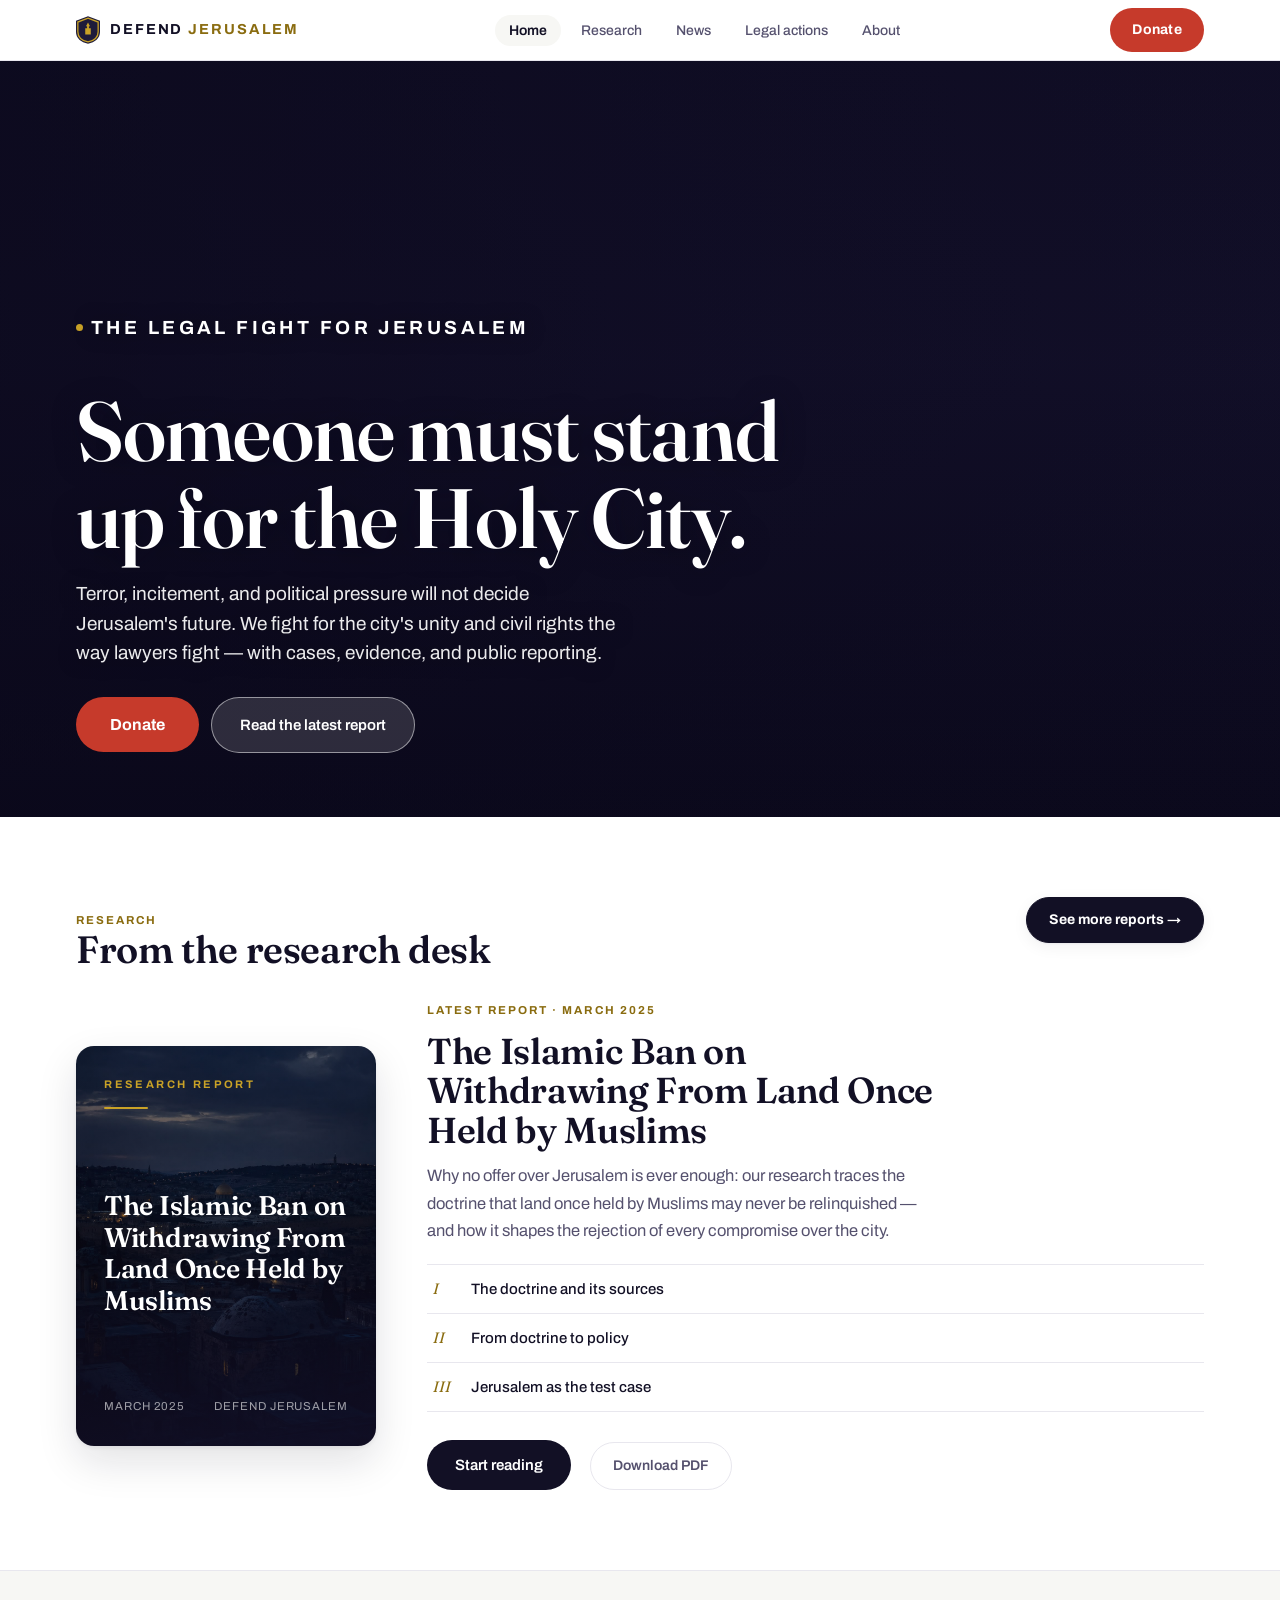
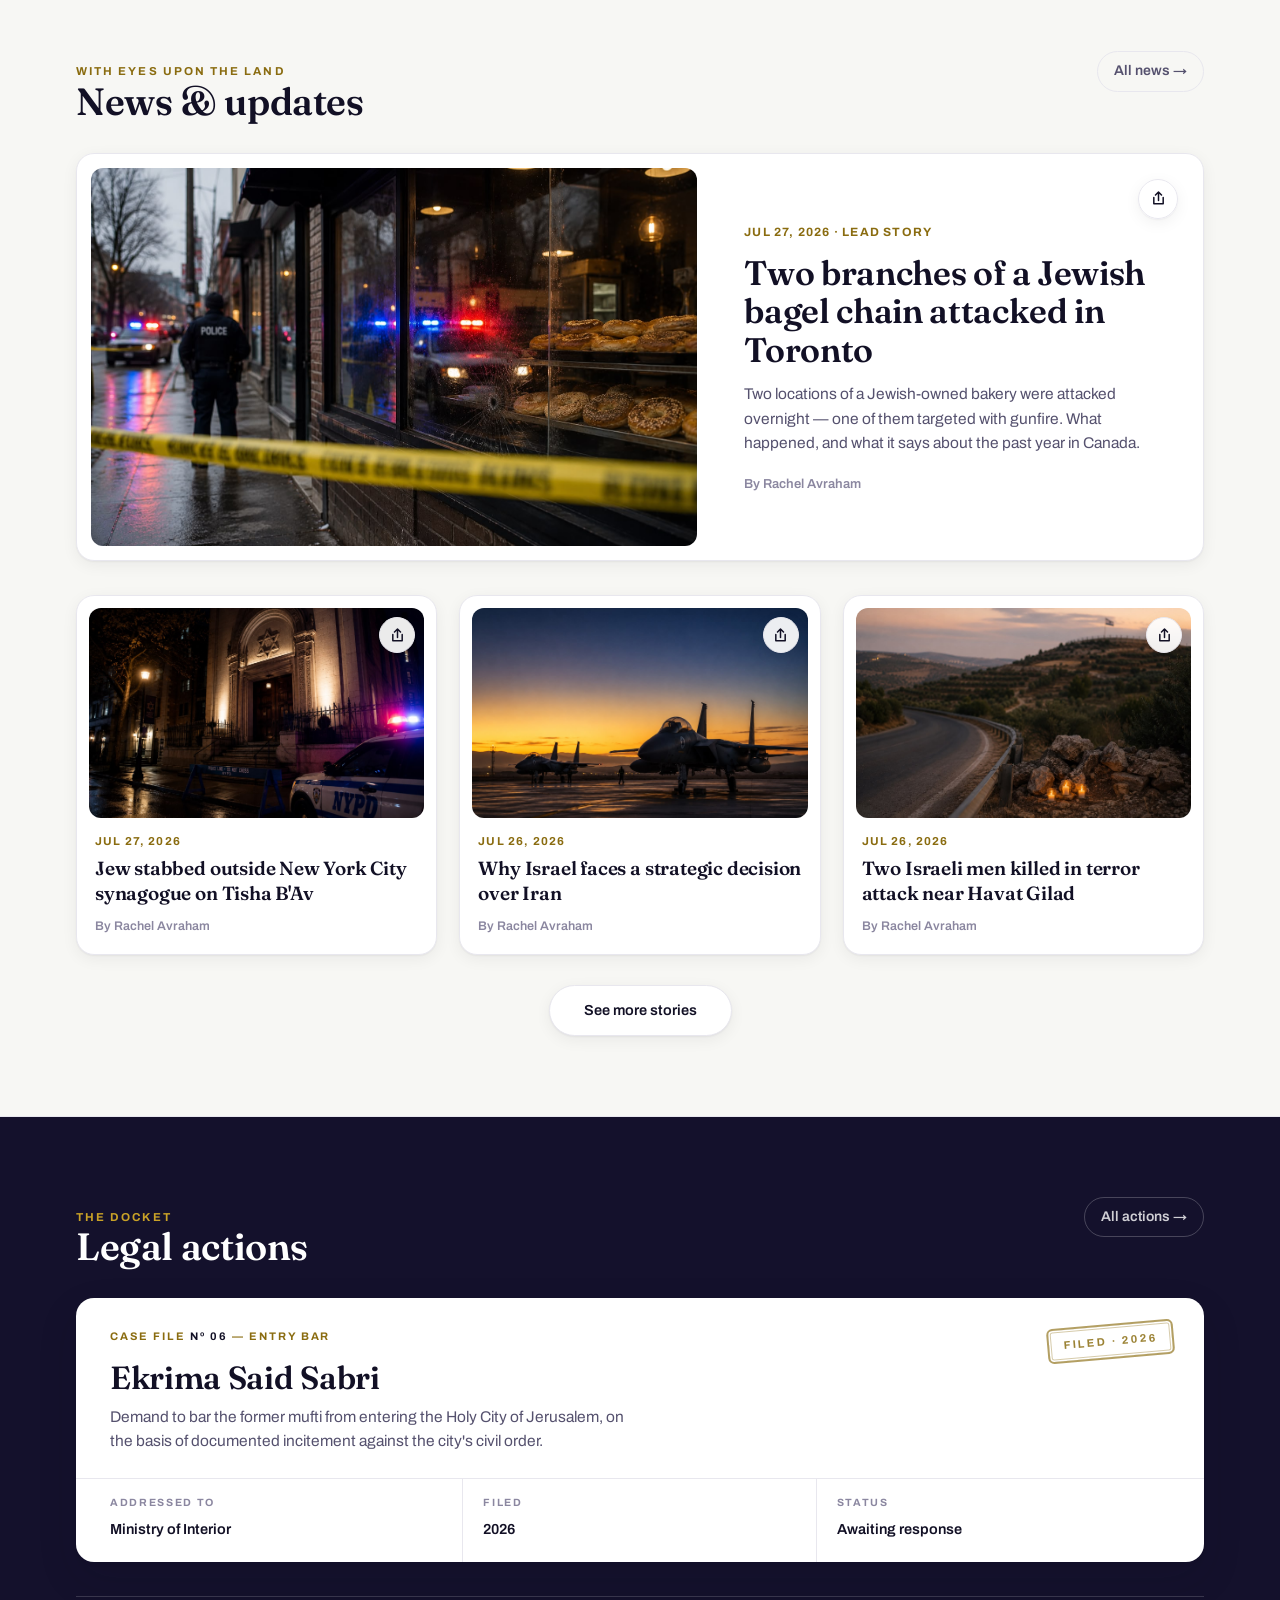
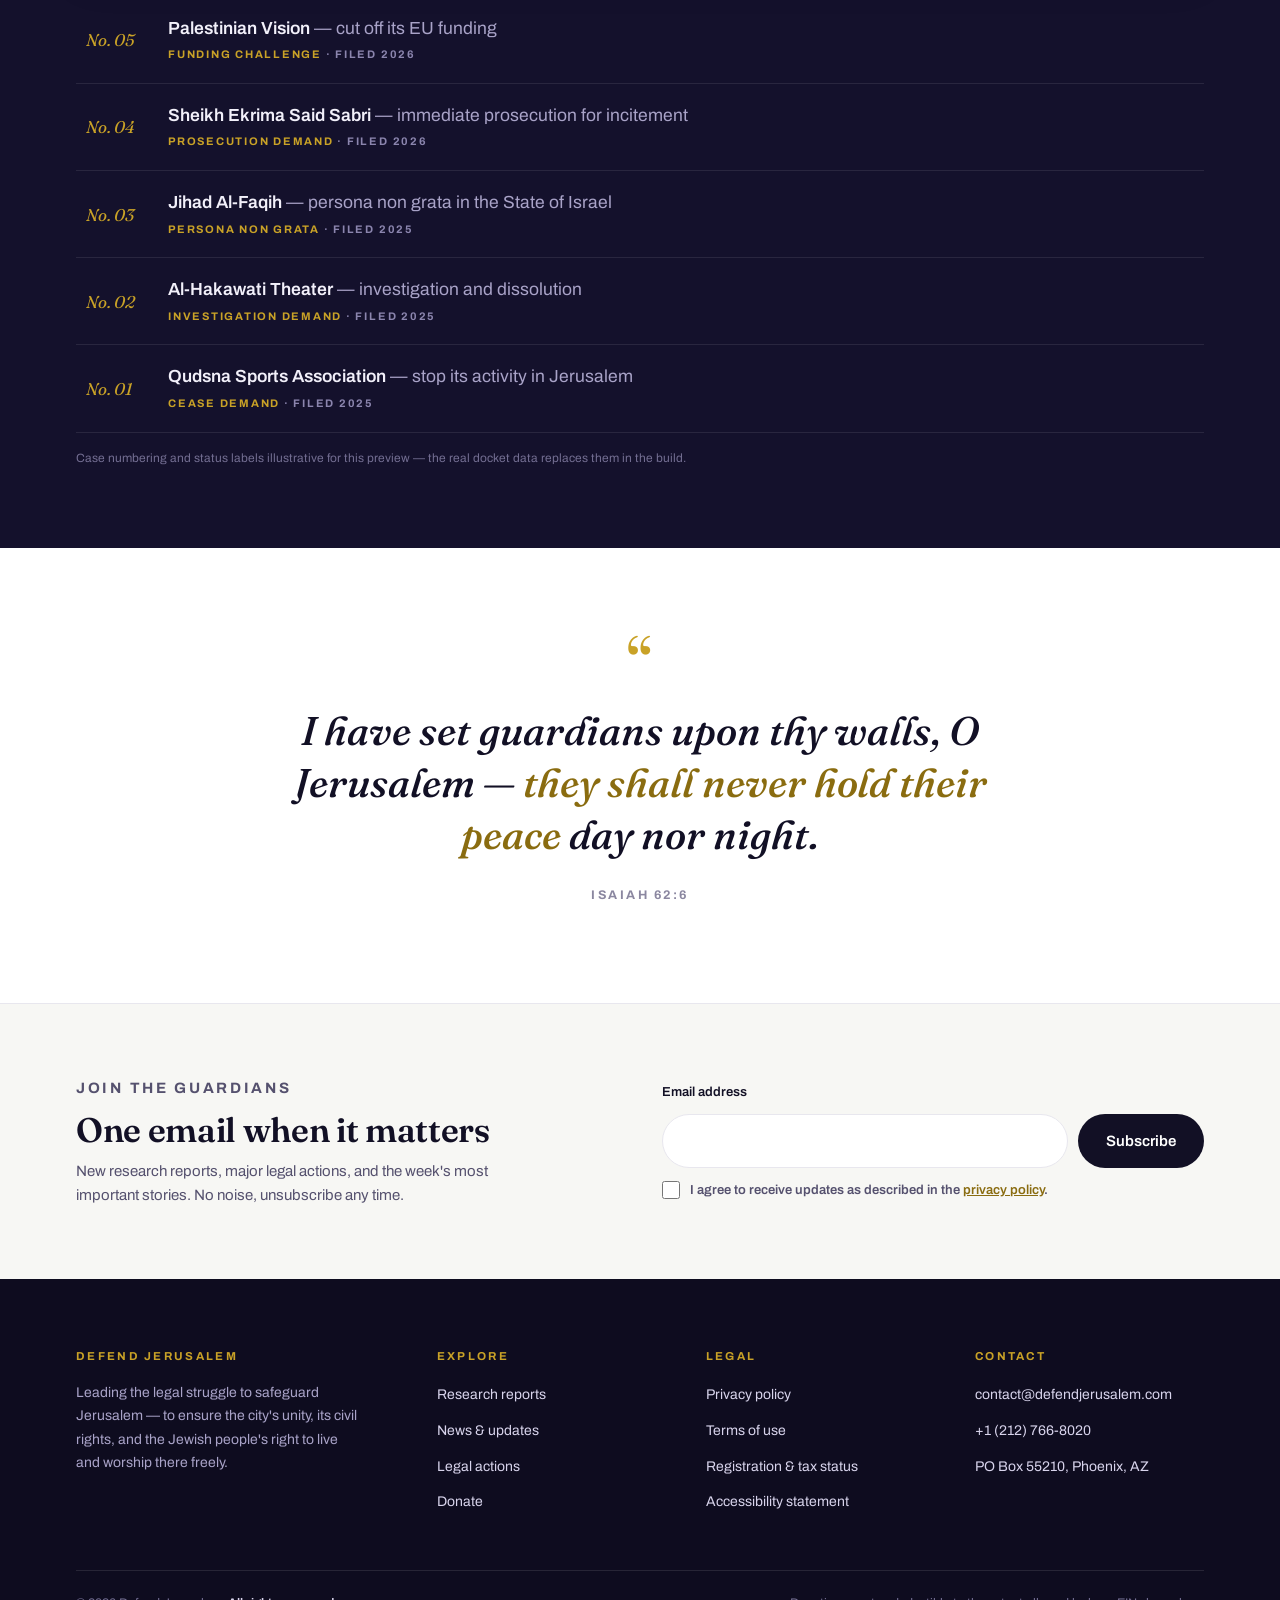
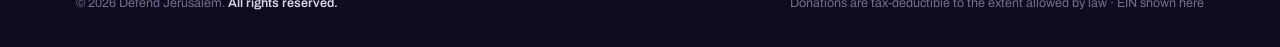
==== commit 0bde4e2b: "Legal actions: featured case-file card (target/instrument/venue/status + FILED stamp) over target-fi" ====
--- a/index.html
+++ b/index.html
@@ -205,40 +205,52 @@
         </div>
         <a class="more" href="#actions">All actions →</a>
       </div>
+      <a class="case-card" href="#actions" aria-label="Case file No. 06: entry bar against Ekrima Said Sabri">
+        <span class="stamp" aria-hidden="true">Filed · 2026</span>
+        <p class="cc-rubric">Case file <b>Nº 06</b> — Entry bar</p>
+        <h3>Ekrima Said Sabri</h3>
+        <p class="cc-demand">Demand to bar the former mufti from entering the Holy City of Jerusalem,
+        on the basis of documented incitement against the city's civil order.</p>
+        <div class="case-fields">
+          <div><span class="fl">Addressed to</span><span class="fv">Ministry of Interior</span></div>
+          <div><span class="fl">Filed</span><span class="fv">2026</span></div>
+          <div><span class="fl">Status</span><span class="fv">Awaiting response</span></div>
+        </div>
+      </a>
       <ol class="ledger" reversed>
         <li><a href="#actions">
-          <span class="no">No. 06</span>
-          <span><span class="t">Barring Ekrima Said Sabri from entering the Holy City of Jerusalem</span>
-          <span class="meta"><b>Entry bar</b> · Filed 2026</span></span>
-          <span class="arr" aria-hidden="true">→</span>
-        </a></li>
-        <li><a href="#actions">
           <span class="no">No. 05</span>
-          <span><span class="t">Cut off EU funding to Palestinian Vision</span>
+          <span><span class="t"><span class="tgt">Palestinian Vision</span> <span class="dm">— cut off its EU funding</span></span>
           <span class="meta"><b>Funding challenge</b> · Filed 2026</span></span>
           <span class="arr" aria-hidden="true">→</span>
         </a></li>
         <li><a href="#actions">
           <span class="no">No. 04</span>
-          <span><span class="t">The immediate prosecution of Sheikh Ekrima Said Sabri</span>
+          <span><span class="t"><span class="tgt">Sheikh Ekrima Said Sabri</span> <span class="dm">— immediate prosecution for incitement</span></span>
           <span class="meta"><b>Prosecution demand</b> · Filed 2026</span></span>
           <span class="arr" aria-hidden="true">→</span>
         </a></li>
         <li><a href="#actions">
           <span class="no">No. 03</span>
-          <span><span class="t">Rendering Jihad Al-Faqih persona non grata in the State of Israel</span>
+          <span><span class="t"><span class="tgt">Jihad Al-Faqih</span> <span class="dm">— persona non grata in the State of Israel</span></span>
           <span class="meta"><b>Persona non grata</b> · Filed 2025</span></span>
           <span class="arr" aria-hidden="true">→</span>
         </a></li>
         <li><a href="#actions">
           <span class="no">No. 02</span>
-          <span><span class="t">Investigation and dissolution of the Al-Hakawati Theater in Jerusalem</span>
+          <span><span class="t"><span class="tgt">Al-Hakawati Theater</span> <span class="dm">— investigation and dissolution</span></span>
           <span class="meta"><b>Investigation demand</b> · Filed 2025</span></span>
           <span class="arr" aria-hidden="true">→</span>
         </a></li>
+        <li><a href="#actions">
+          <span class="no">No. 01</span>
+          <span><span class="t"><span class="tgt">Qudsna Sports Association</span> <span class="dm">— stop its activity in Jerusalem</span></span>
+          <span class="meta"><b>Cease demand</b> · Filed 2025</span></span>
+          <span class="arr" aria-hidden="true">→</span>
+        </a></li>
       </ol>
-      <p class="ledger-note">Docket numbering illustrative for this preview — the full archive gets real
-      numbering in the build.</p>
+      <p class="ledger-note">Case numbering and status labels illustrative for this preview — the real
+      docket data replaces them in the build.</p>
     </div>
   </section>
 
--- a/css/dj.css
+++ b/css/dj.css
@@ -211,8 +211,8 @@
 .report-cover{
   aspect-ratio:3/4;max-width:360px;border-radius:var(--r-lg);
   background:
-    linear-gradient(155deg, rgba(36,31,82,.82) 0%, rgba(20,17,44,.92) 70%),
-    url('../img/report-cover.jpg') center/cover,
+    linear-gradient(175deg, rgba(20,17,44,.38) 0%, rgba(20,17,44,.30) 45%, rgba(20,17,44,.78) 100%),
+    url('../img/report-cover.jpg?v=3') center/cover,
     linear-gradient(155deg, #241F52 0%, var(--navy) 65%);
   color:#fff;padding:30px 28px;display:flex;flex-direction:column;justify-content:space-between;
   box-shadow:var(--shadow-2);
@@ -250,6 +250,50 @@
   .report-cover{max-width:280px}
 }
 
+/* ---------- FEATURED CASE FILE (homepage docket) ---------- */
+.case-card{
+  display:block;position:relative;text-decoration:none;
+  background:var(--bg);border-radius:var(--r-lg);box-shadow:var(--shadow-2);
+  padding:30px 34px 0;margin-bottom:34px;overflow:hidden;
+  transition:transform .25s cubic-bezier(.2,.7,.3,1),box-shadow .25s;
+}
+.case-card:hover{transform:translateY(-3px)}
+.case-card .cc-rubric{
+  font-size:11px;font-weight:700;letter-spacing:.18em;text-transform:uppercase;
+  color:var(--gold-text);margin-bottom:14px;
+}
+.case-card .cc-rubric b{color:var(--ink);font-weight:700}
+.case-card h3{font-size:clamp(24px,2.8vw,32px);color:var(--ink);margin-bottom:10px;max-width:20ch}
+.case-card .cc-demand{font-size:15.5px;line-height:1.6;color:var(--ink-2);max-width:58ch;margin-bottom:24px}
+.case-fields{
+  display:grid;grid-template-columns:repeat(3,1fr);
+  border-top:1px solid var(--hairline);margin:0 -34px;padding:0 34px;
+}
+.case-fields > div{padding:16px 0 20px;border-right:1px solid var(--hairline);padding-right:20px}
+.case-fields > div + div{padding-left:20px}
+.case-fields > div:last-child{border-right:none}
+.case-fields .fl{
+  display:block;font-size:10.5px;font-weight:700;letter-spacing:.16em;
+  text-transform:uppercase;color:var(--ink-3);margin-bottom:4px;
+}
+.case-fields .fv{font-size:14.5px;font-weight:600;color:var(--ink)}
+.stamp{
+  position:absolute;top:26px;right:30px;transform:rotate(-5deg);
+  border:2px solid rgba(138,108,16,.65);border-radius:6px;
+  padding:7px 14px 6px;pointer-events:none;
+  font-size:11px;font-weight:700;letter-spacing:.2em;text-transform:uppercase;
+  color:rgba(138,108,16,.85);
+  box-shadow:inset 0 0 0 1.5px var(--bg), inset 0 0 0 2.5px rgba(138,108,16,.35);
+}
+@media (max-width:820px){
+  .case-card{padding:24px 22px 0}
+  .case-fields{grid-template-columns:1fr;margin:0 -22px;padding:0 22px}
+  .case-fields > div{border-right:none;border-bottom:1px solid var(--hairline);padding:12px 0}
+  .case-fields > div + div{padding-left:0}
+  .case-fields > div:last-child{border-bottom:none}
+  .stamp{position:static;display:inline-block;margin-bottom:14px;transform:rotate(-3deg)}
+}
+
 /* ---------- DOCKET LEDGER (homepage) ---------- */
 .ledger{list-style:none;border-top:1px solid rgba(255,255,255,.16)}
 .ledger li{border-bottom:1px solid rgba(255,255,255,.09)}
@@ -265,6 +309,8 @@
   font-variant-numeric:tabular-nums;
 }
 .ledger .t{font-size:17.5px;font-weight:500;line-height:1.35;color:#F2F0FA}
+.ledger .tgt{font-weight:600;color:#F2F0FA}
+.ledger .dm{font-weight:400;color:#A9A3C8}
 .ledger .meta{
   display:block;margin-top:5px;font-size:11px;font-weight:700;
   letter-spacing:.16em;text-transform:uppercase;color:#8B85AE;
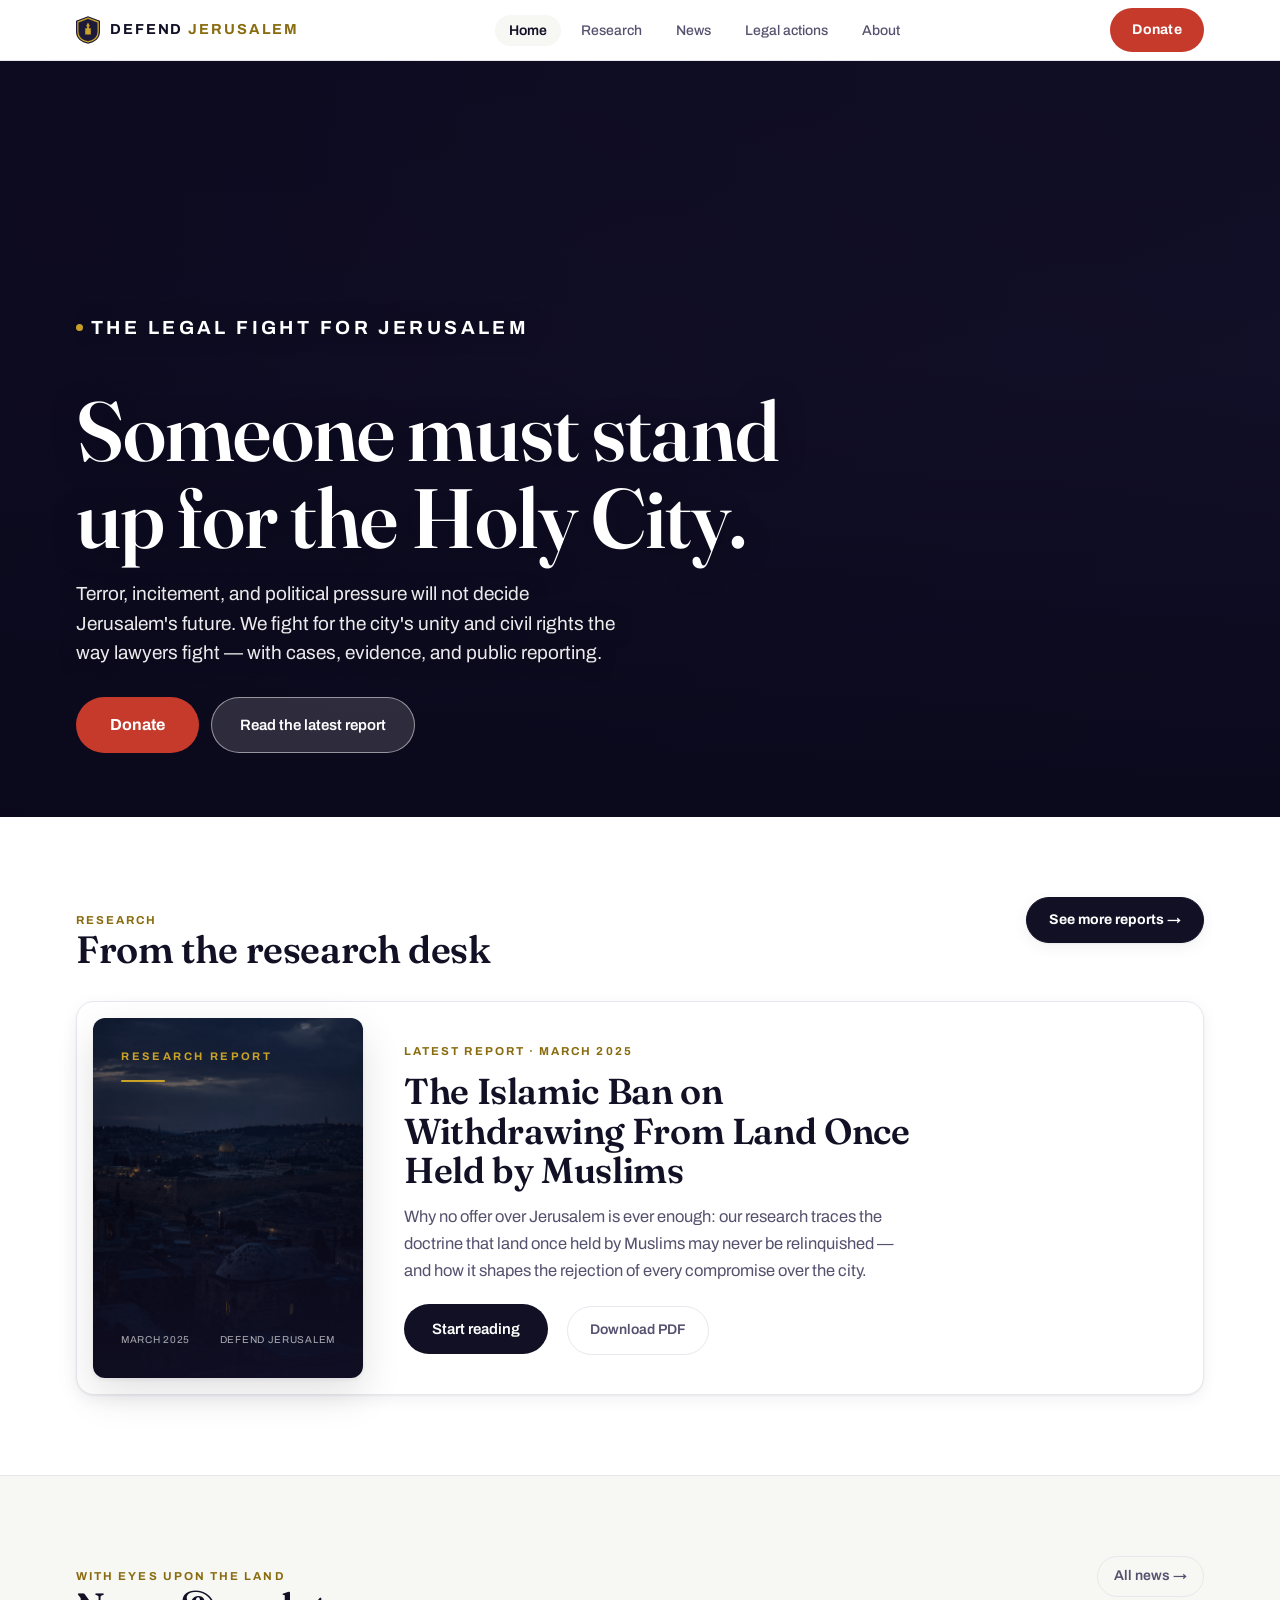
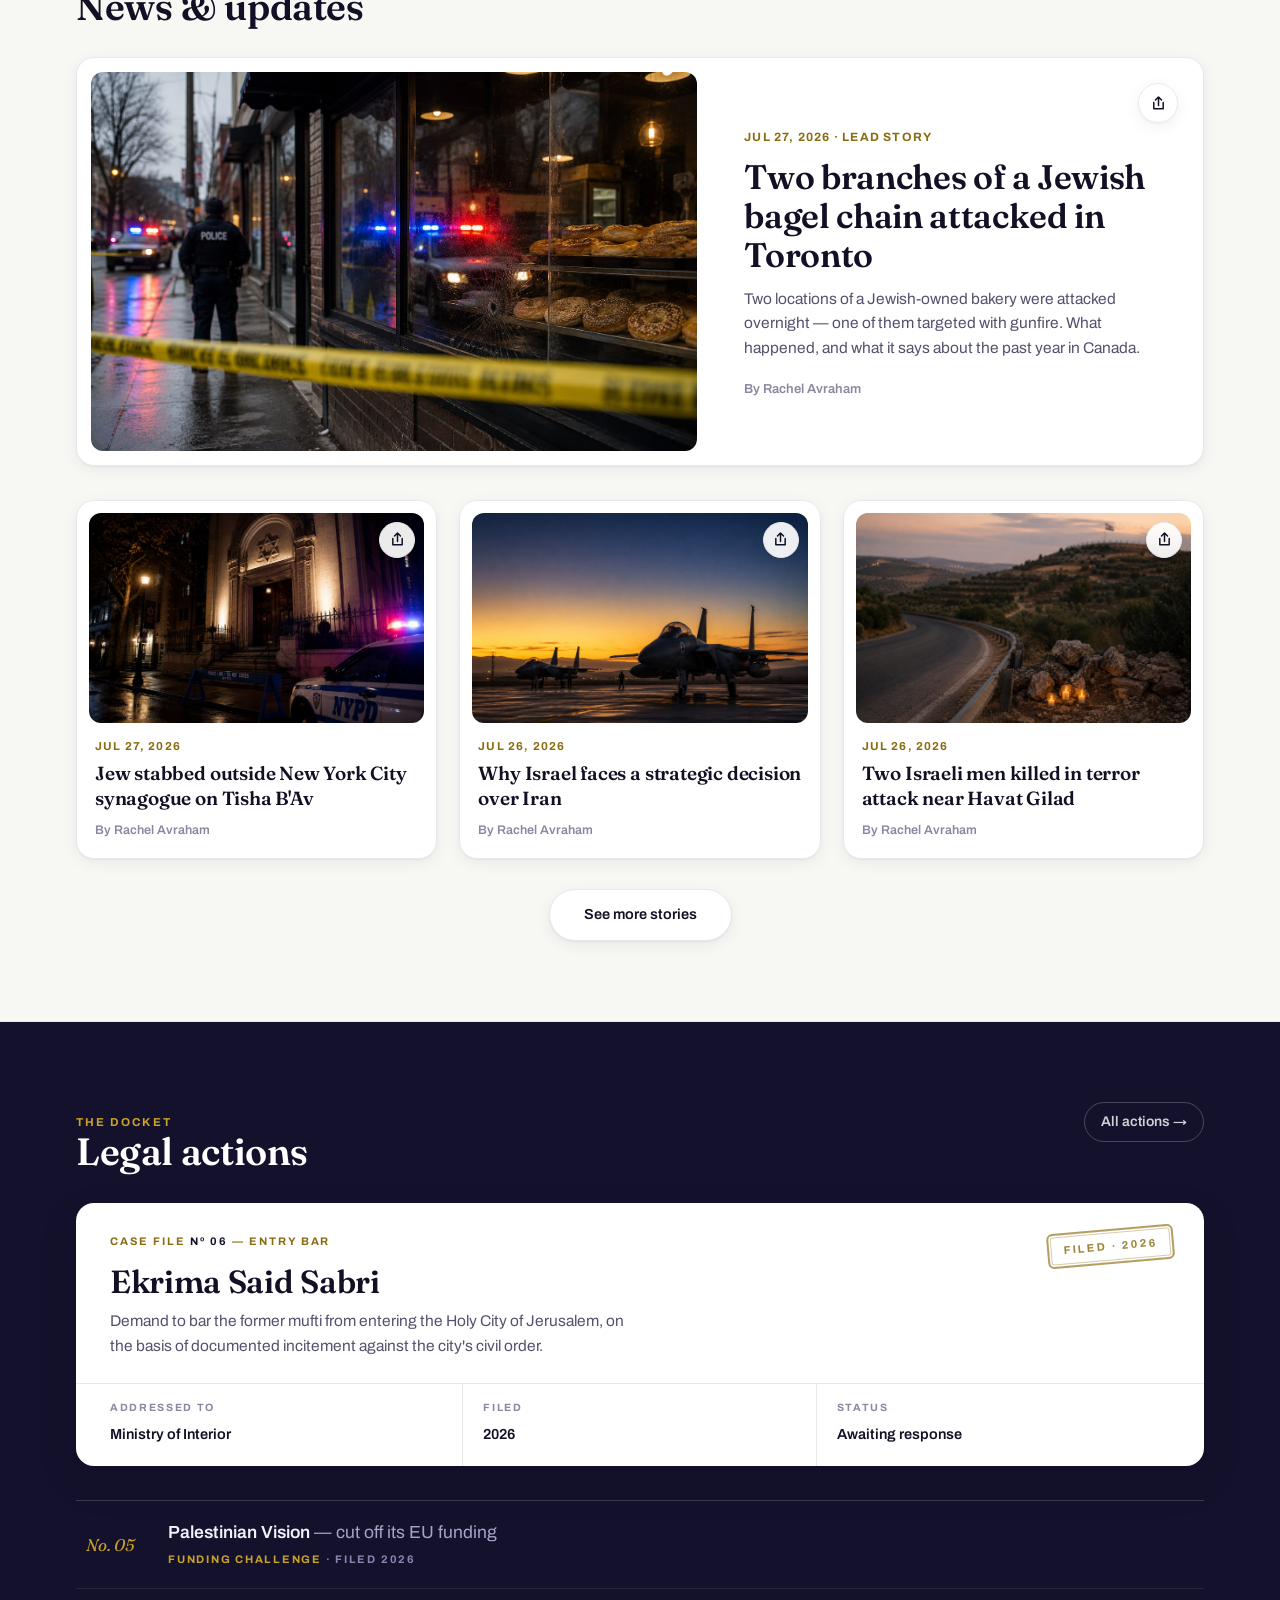
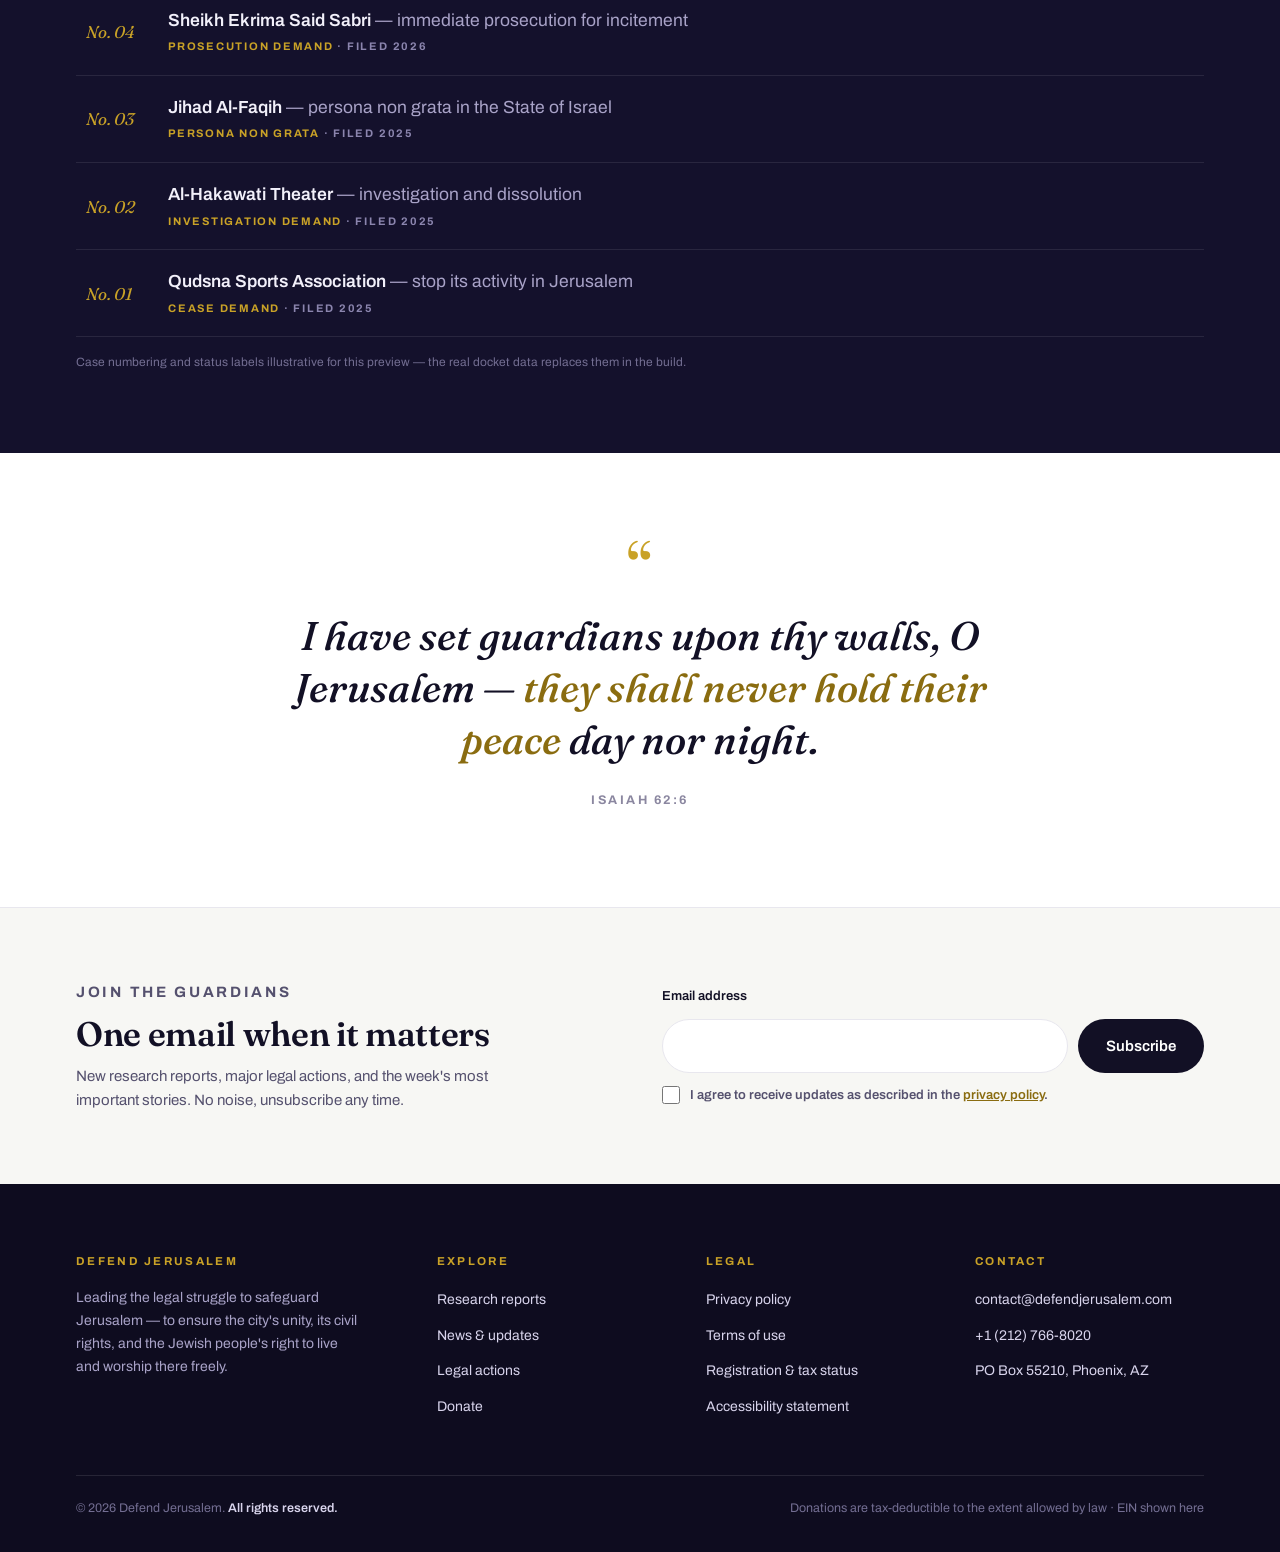
==== commit 7f556da1: "Research widget: single title (photo cover keeps rubric/date only), no chapter links, contained card" ====
--- a/index.html
+++ b/index.html
@@ -9,7 +9,7 @@
 <link rel="preconnect" href="https://fonts.googleapis.com">
 <link rel="preconnect" href="https://fonts.gstatic.com" crossorigin>
 <link href="https://fonts.googleapis.com/css2?family=Fraunces:ital,opsz,wght@0,9..144,500;0,9..144,600;1,9..144,500&family=Archivo:wght@400;500;700&display=swap" rel="stylesheet">
-<link rel="stylesheet" href="css/dj.css?v=3">
+<link rel="stylesheet" href="css/dj.css?v=4">
 </head>
 <body>
 <a class="skip" href="#main">Skip to content</a>
@@ -85,21 +85,15 @@
               <div class="rc-kicker">RESEARCH REPORT</div>
               <div class="rc-rule"></div>
             </div>
-            <h3>The Islamic Ban on Withdrawing From Land Once Held by Muslims</h3>
             <div class="rc-foot"><span>MARCH 2025</span><span>DEFEND JERUSALEM</span></div>
           </div>
         </a>
-        <div>
+        <div class="lt-body">
           <p class="kicker lt-kicker">Latest report · March 2025</p>
           <h3 class="lt-title">The Islamic Ban on Withdrawing From Land Once Held by Muslims</h3>
           <p class="lede">Why no offer over Jerusalem is ever enough: our research traces the doctrine
           that land once held by Muslims may never be relinquished — and how it shapes the rejection of
           every compromise over the city.</p>
-          <ol class="chapter-list">
-            <li><a href="report.html#ch1"><span class="num">I</span><span class="t">The doctrine and its sources</span></a></li>
-            <li><a href="report.html#ch2"><span class="num">II</span><span class="t">From doctrine to policy</span></a></li>
-            <li><a href="report.html#ch3"><span class="num">III</span><span class="t">Jerusalem as the test case</span></a></li>
-          </ol>
           <div>
             <a class="btn-primary" href="report.html">Start reading</a>
             <a class="btn-quiet" href="report.html#download">Download PDF</a>
@@ -331,6 +325,6 @@
   </div>
 </footer>
 
-<script src="js/dj.js?v=3"></script>
+<script src="js/dj.js?v=4"></script>
 </body>
 </html>
--- a/css/dj.css
+++ b/css/dj.css
@@ -185,7 +185,13 @@
 
 /* ---------- RESEARCH DESK (latest widget + previously) ---------- */
 .research{background:var(--bg);padding:80px 0}
-.latest{display:grid;grid-template-columns:minmax(230px,300px) 1.35fr;gap:clamp(28px,4vw,56px);align-items:center}
+.latest{
+  display:grid;grid-template-columns:minmax(210px,270px) 1fr;gap:clamp(22px,3.2vw,44px);
+  align-items:center;background:var(--bg);border:1px solid var(--hairline);
+  border-radius:var(--r-lg);padding:16px;box-shadow:var(--shadow-1);
+}
+.latest .report-cover{border-radius:var(--r);max-width:none}
+.lt-body{padding:12px 20px 12px 0}
 .lt-kicker{margin-bottom:12px}
 .latest .lt-title{font-size:clamp(26px,3vw,36px);max-width:22ch;margin-bottom:12px}
 .latest .lede{font-size:16.5px;line-height:1.65;color:var(--ink-2);max-width:56ch;margin-bottom:20px}
@@ -206,6 +212,8 @@
 .prev-list .y{display:block;font-size:12px;font-weight:600;color:var(--ink-3);margin-top:3px}
 @media (max-width:900px){
   .latest{grid-template-columns:1fr}
+  .latest .report-cover{max-width:260px}
+  .lt-body{padding:8px 10px 12px}
   .prev-list{grid-template-columns:1fr;gap:4px}
 }
 .report-cover{
@@ -221,7 +229,8 @@
 a:hover > .report-cover{transform:translateY(-4px)}
 .report-cover .rc-kicker{font-size:11px;font-weight:700;letter-spacing:.24em;color:var(--gold)}
 .report-cover h3{font-size:clamp(22px,2.2vw,27px);line-height:1.18;font-weight:600}
-.report-cover .rc-foot{display:flex;justify-content:space-between;align-items:center;font-size:11.5px;letter-spacing:.08em;color:rgba(255,255,255,.6)}
+.report-cover .rc-foot{display:flex;justify-content:space-between;align-items:center;gap:10px;font-size:10px;letter-spacing:.07em;color:rgba(255,255,255,.65)}
+.report-cover .rc-foot span{white-space:nowrap}
 .report-cover .rc-rule{height:2px;background:var(--gold);width:44px;margin:14px 0 0;border-radius:2px}
 .feature h2{font-size:clamp(30px,3.6vw,42px);margin:14px 0 14px;max-width:18ch}
 .feature .lede{font-size:17px;line-height:1.65;color:var(--ink-2);max-width:56ch;margin-bottom:24px}
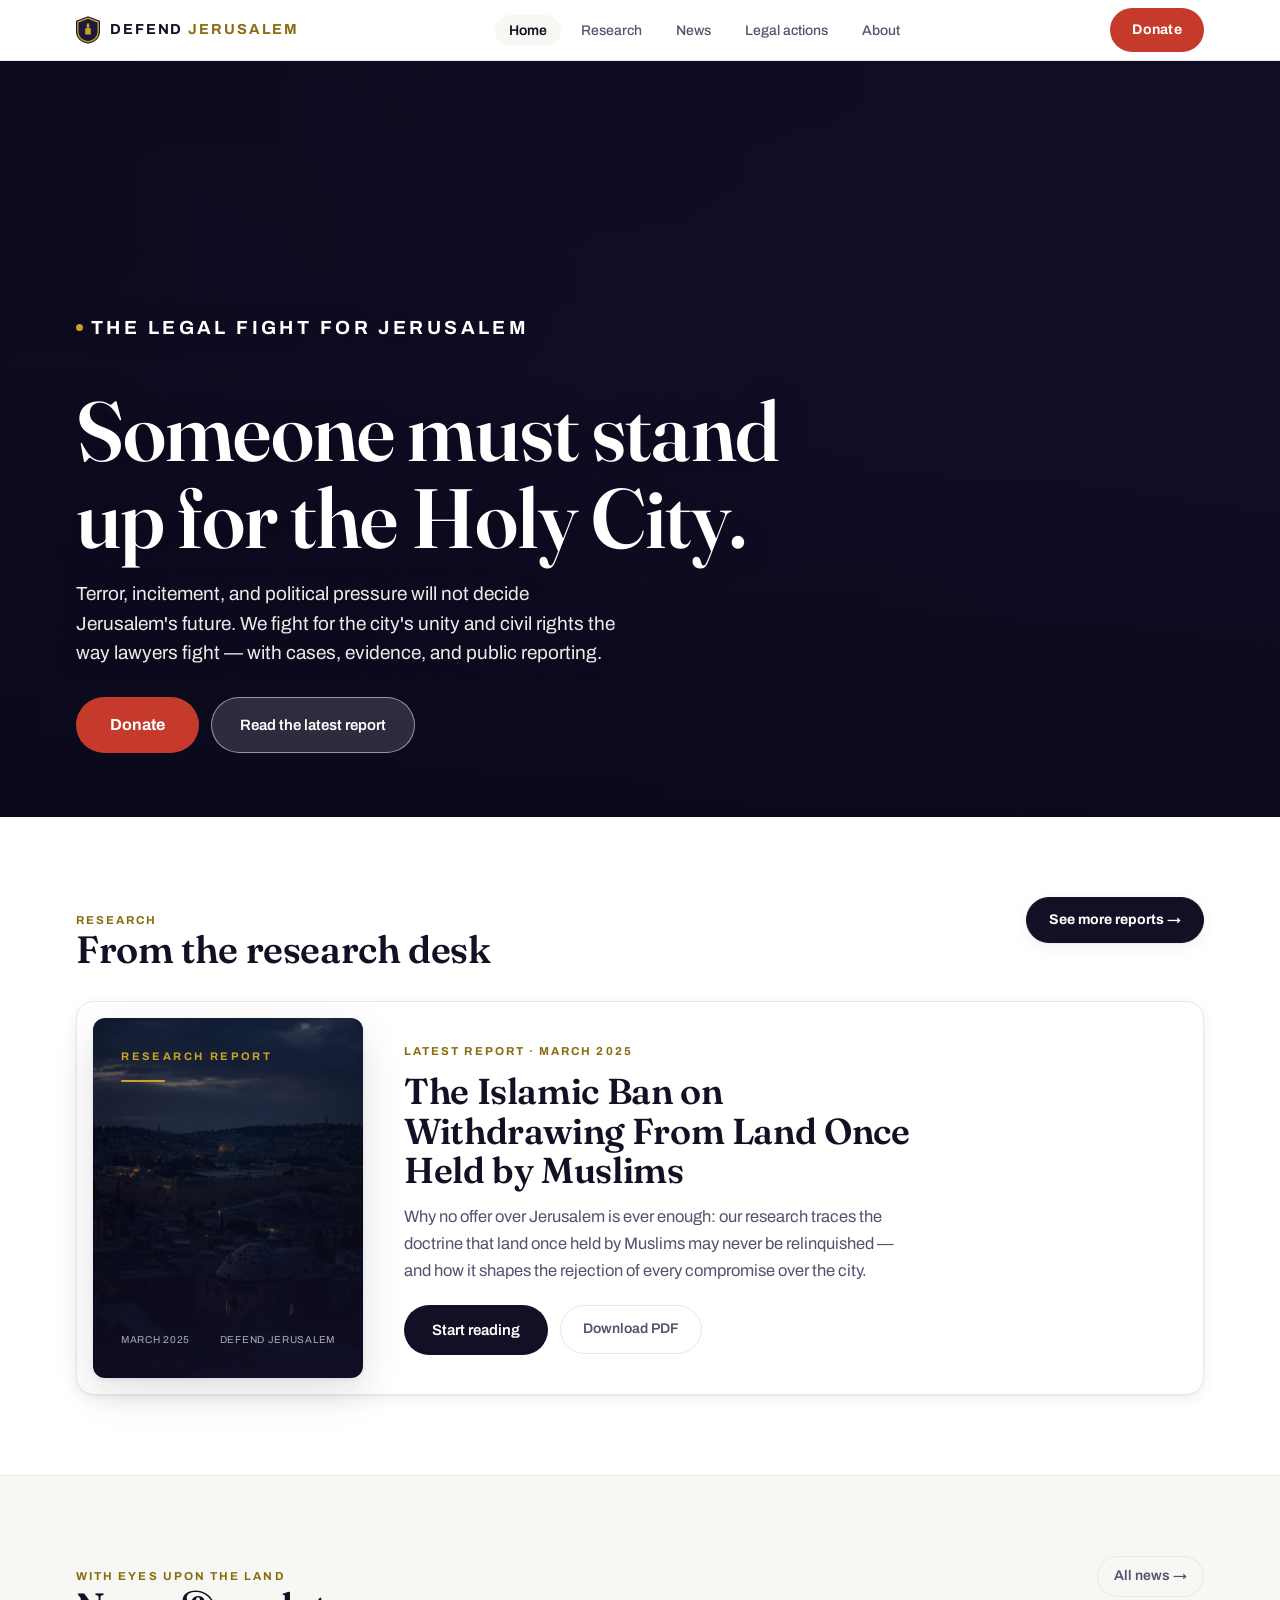
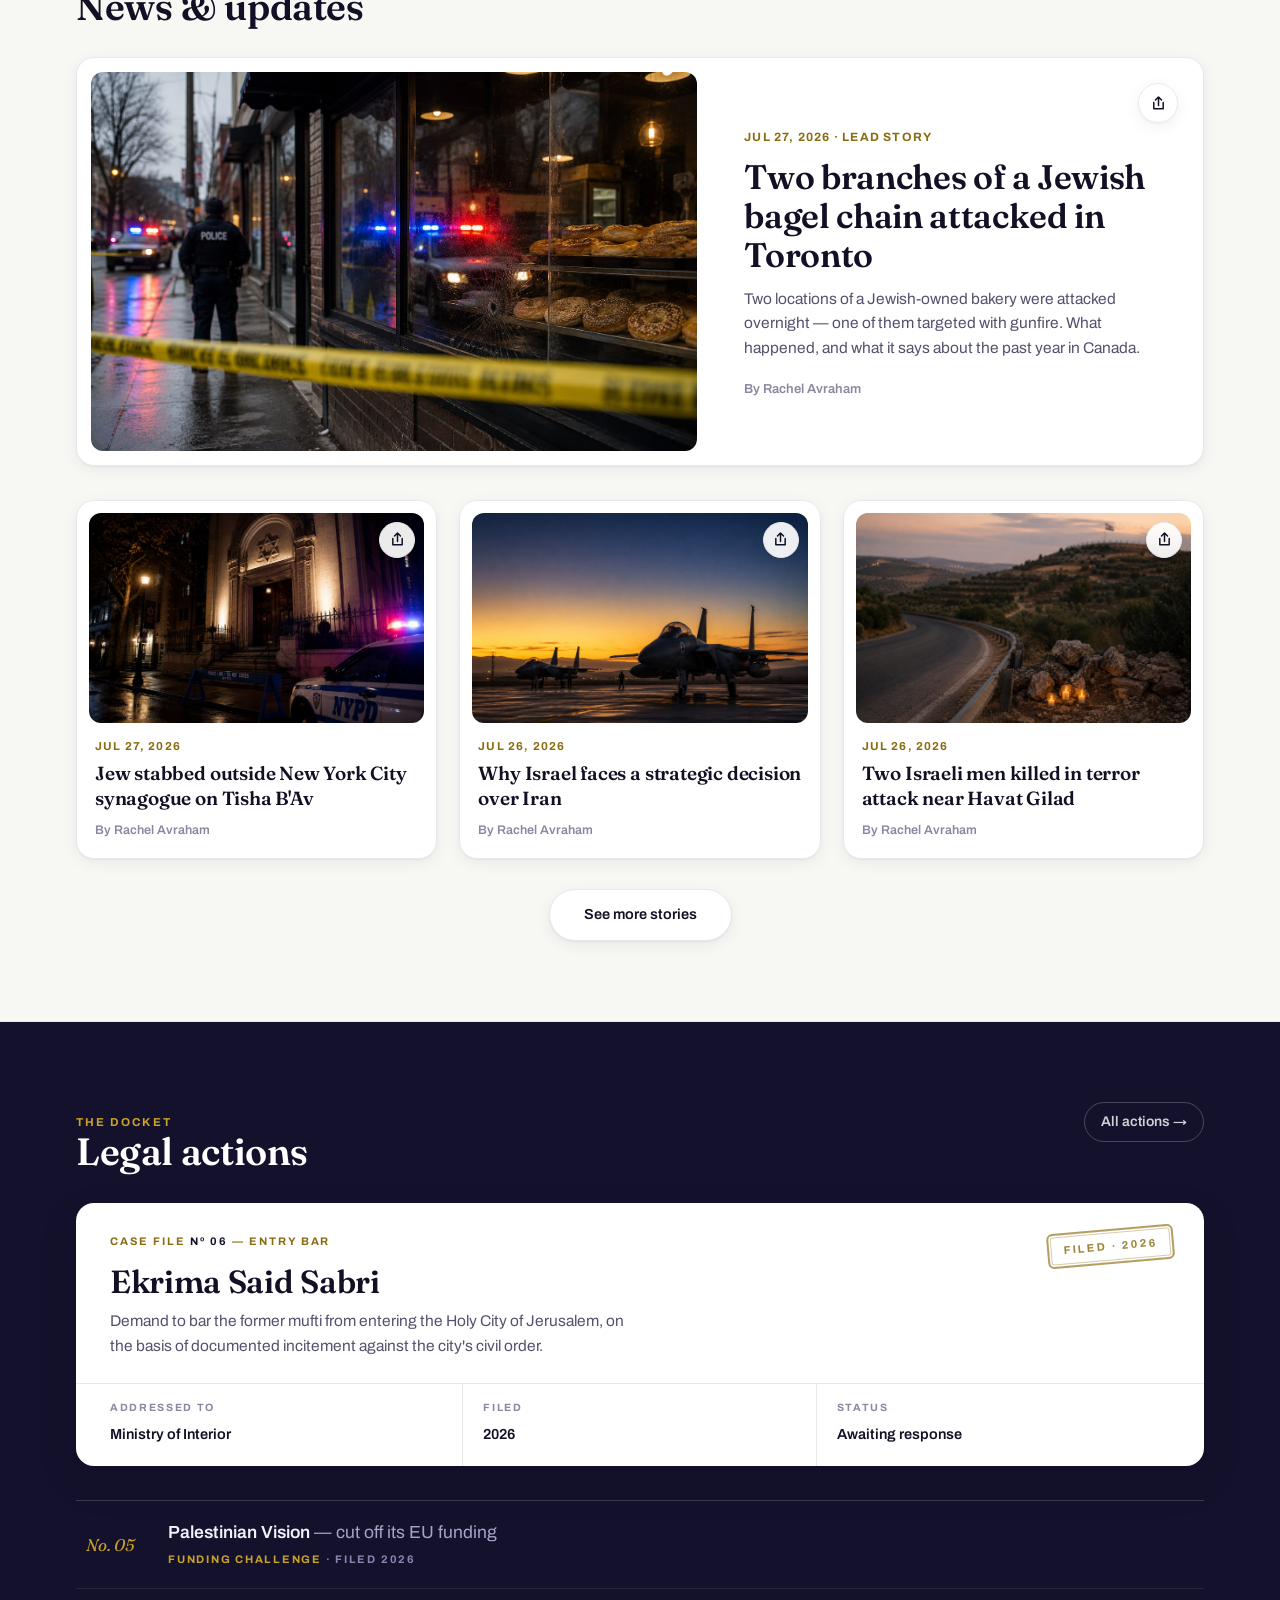
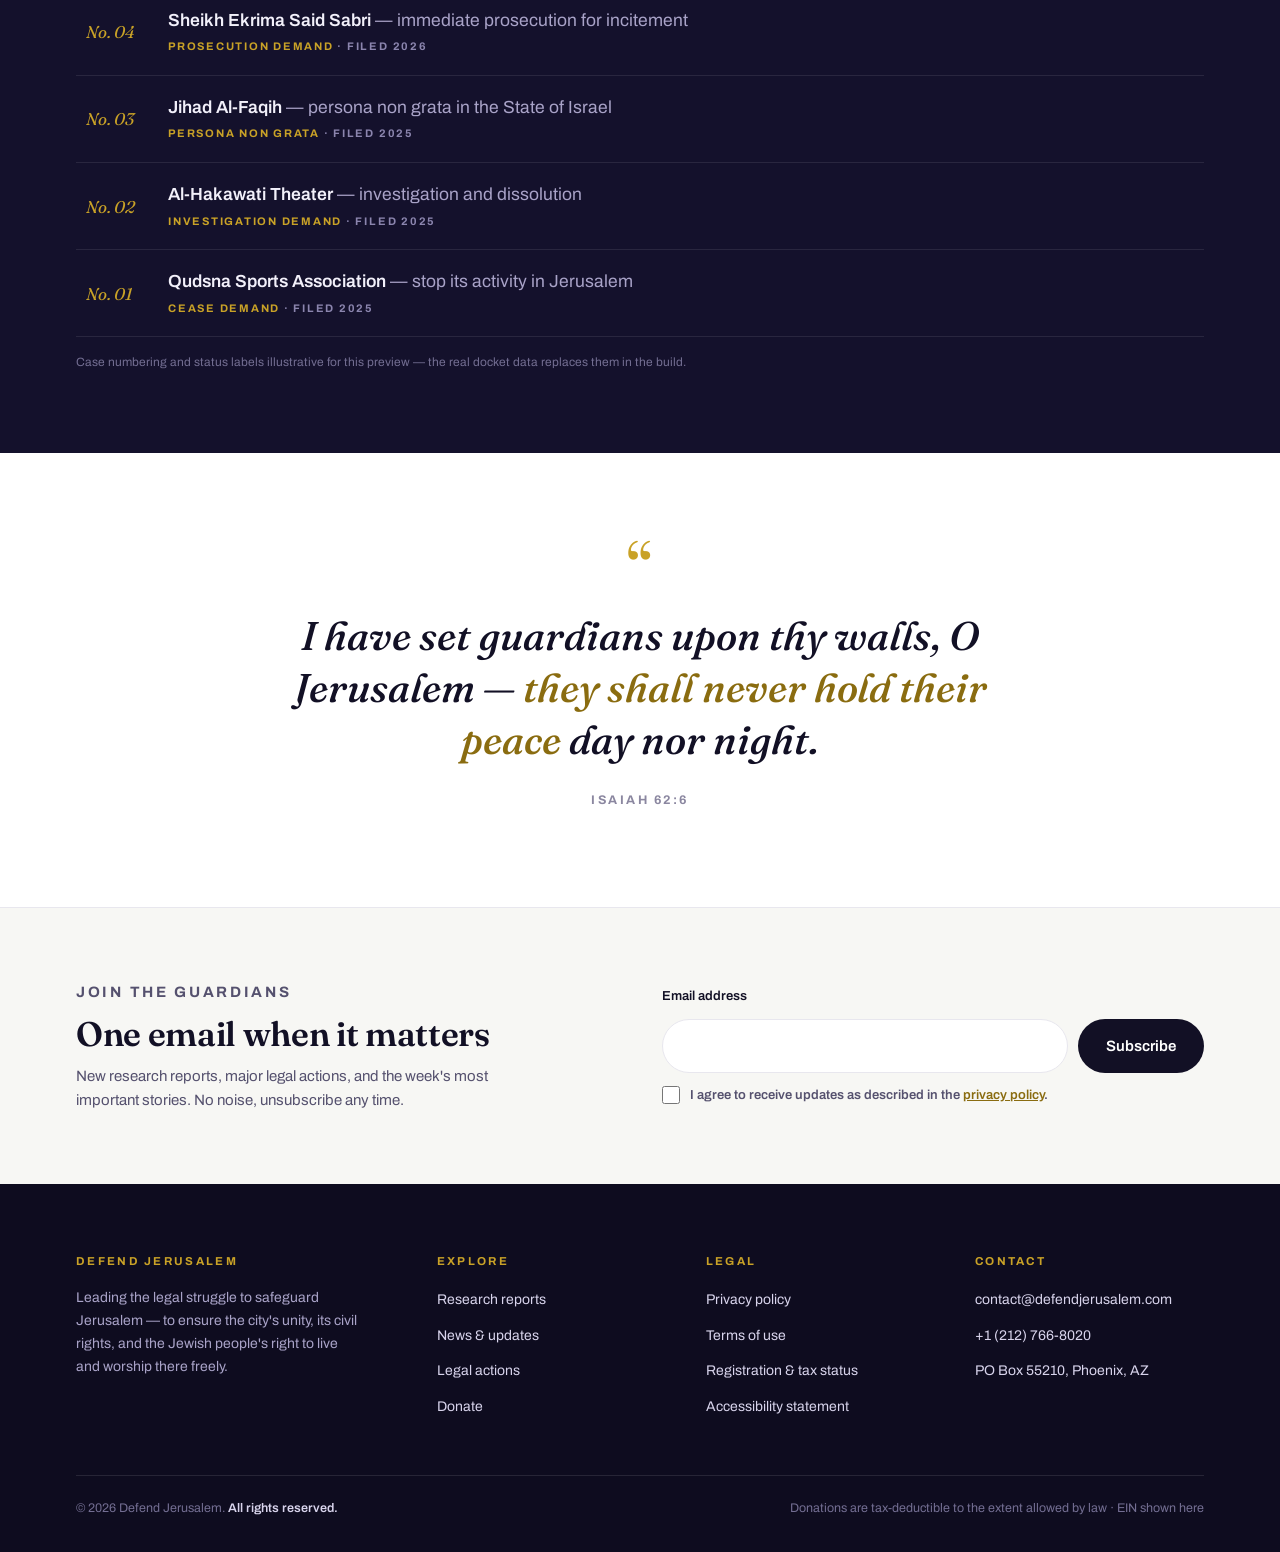
==== commit ce3eac03: "Research widget buttons: flex row with gap + compact small-phone sizing; assets v5 Co-Authored-By: C" ====
--- a/index.html
+++ b/index.html
@@ -9,7 +9,7 @@
 <link rel="preconnect" href="https://fonts.googleapis.com">
 <link rel="preconnect" href="https://fonts.gstatic.com" crossorigin>
 <link href="https://fonts.googleapis.com/css2?family=Fraunces:ital,opsz,wght@0,9..144,500;0,9..144,600;1,9..144,500&family=Archivo:wght@400;500;700&display=swap" rel="stylesheet">
-<link rel="stylesheet" href="css/dj.css?v=4">
+<link rel="stylesheet" href="css/dj.css?v=5">
 </head>
 <body>
 <a class="skip" href="#main">Skip to content</a>
@@ -94,7 +94,7 @@
           <p class="lede">Why no offer over Jerusalem is ever enough: our research traces the doctrine
           that land once held by Muslims may never be relinquished — and how it shapes the rejection of
           every compromise over the city.</p>
-          <div>
+          <div class="lt-actions">
             <a class="btn-primary" href="report.html">Start reading</a>
             <a class="btn-quiet" href="report.html#download">Download PDF</a>
           </div>
@@ -325,6 +325,6 @@
   </div>
 </footer>
 
-<script src="js/dj.js?v=4"></script>
+<script src="js/dj.js?v=5"></script>
 </body>
 </html>
--- a/css/dj.css
+++ b/css/dj.css
@@ -193,6 +193,13 @@
 .latest .report-cover{border-radius:var(--r);max-width:none}
 .lt-body{padding:12px 20px 12px 0}
 .lt-kicker{margin-bottom:12px}
+.lt-actions{display:flex;align-items:center;gap:12px;flex-wrap:wrap}
+.lt-actions .btn-quiet{margin-left:0}
+@media (max-width:480px){
+  .lt-actions{gap:8px}
+  .lt-actions .btn-primary{padding:11px 18px;font-size:14px;min-height:44px}
+  .lt-actions .btn-quiet{padding:10px 14px;font-size:13px;min-height:44px}
+}
 .latest .lt-title{font-size:clamp(26px,3vw,36px);max-width:22ch;margin-bottom:12px}
 .latest .lede{font-size:16.5px;line-height:1.65;color:var(--ink-2);max-width:56ch;margin-bottom:20px}
 .prev{border-top:1px solid var(--hairline);padding-top:24px}
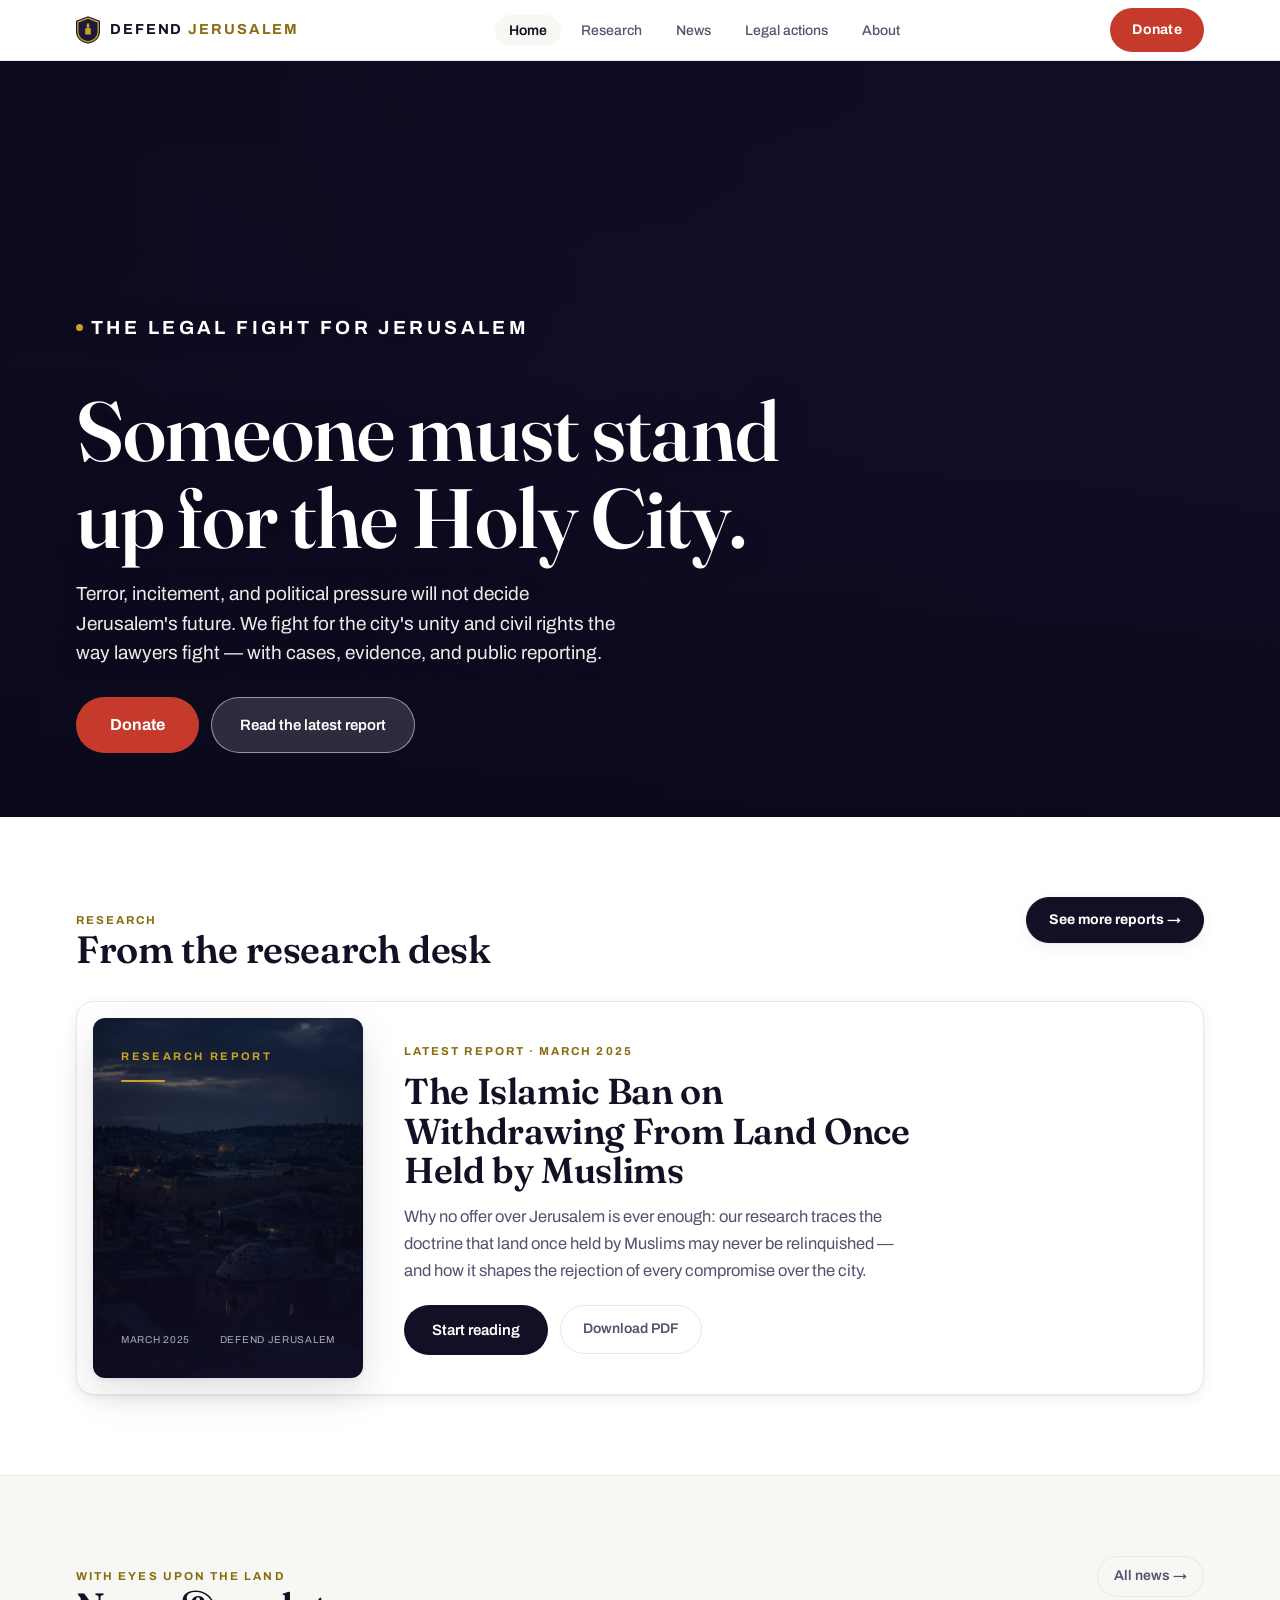
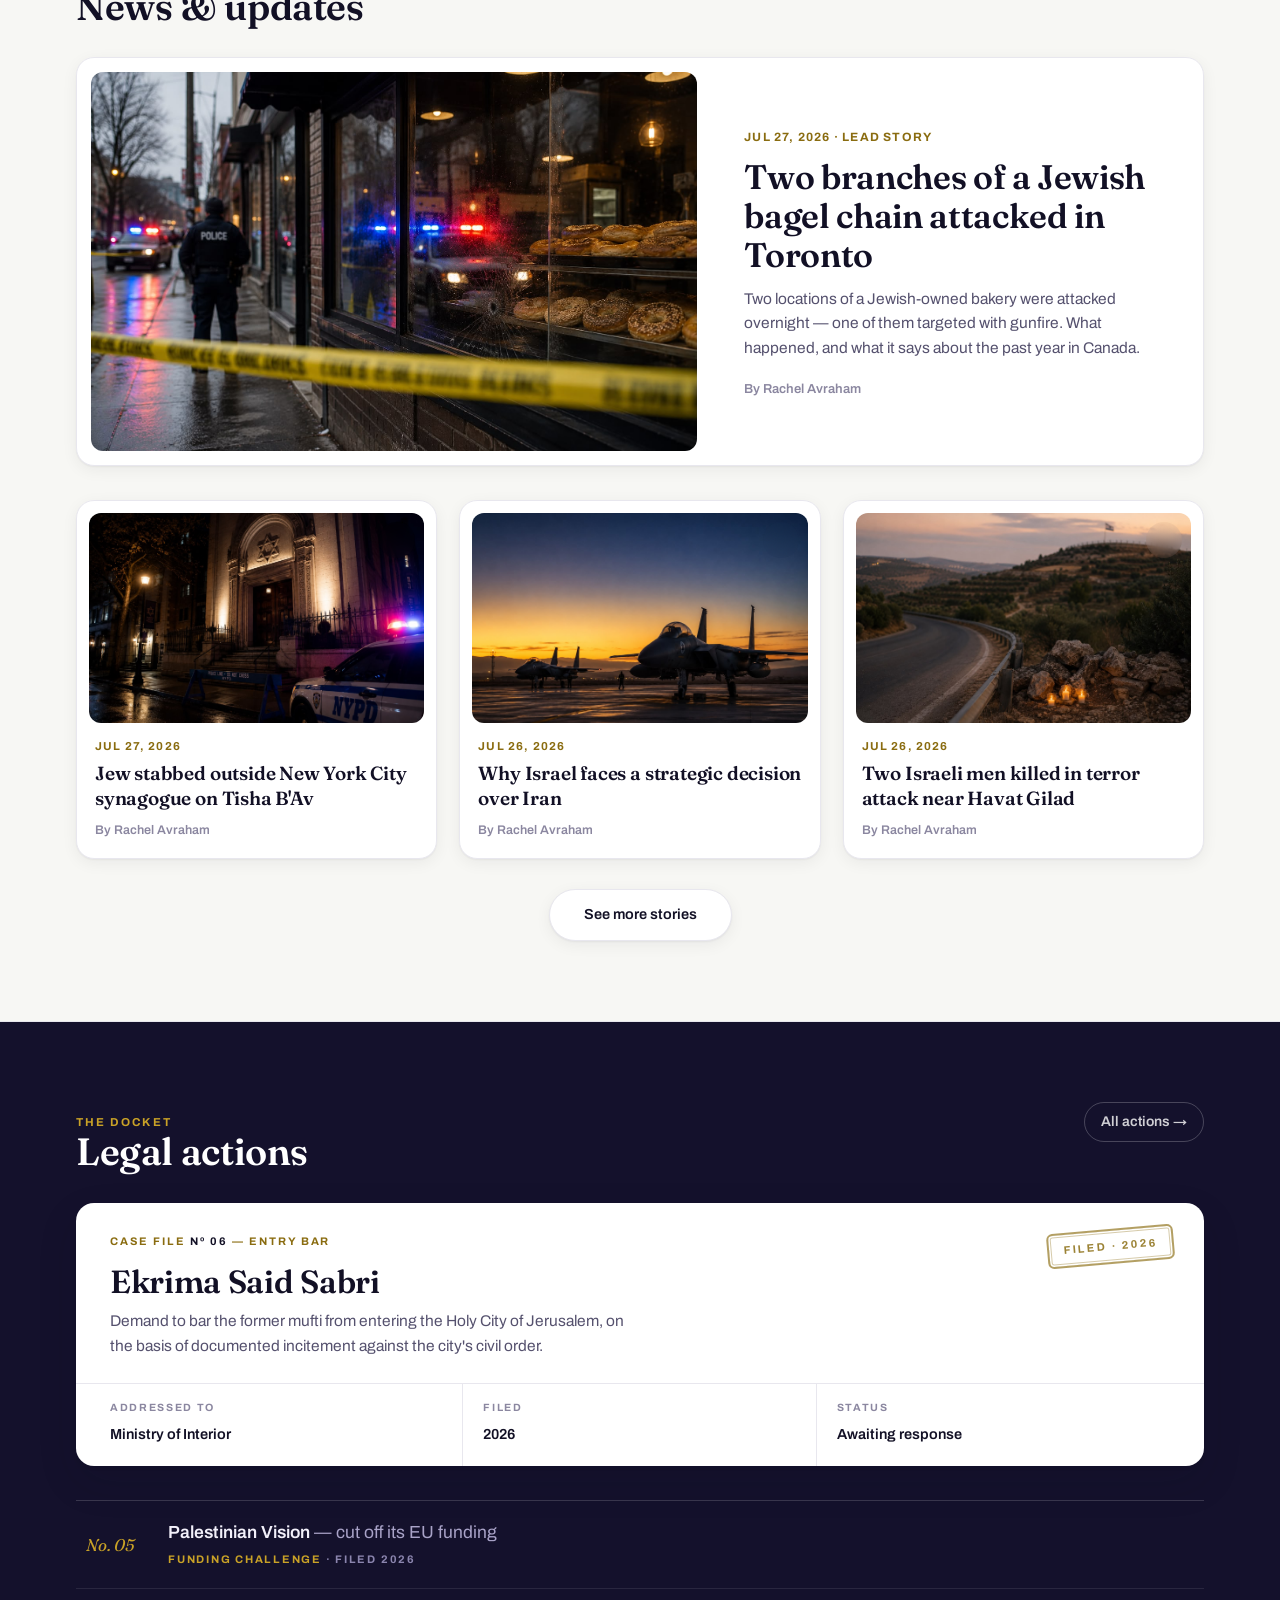
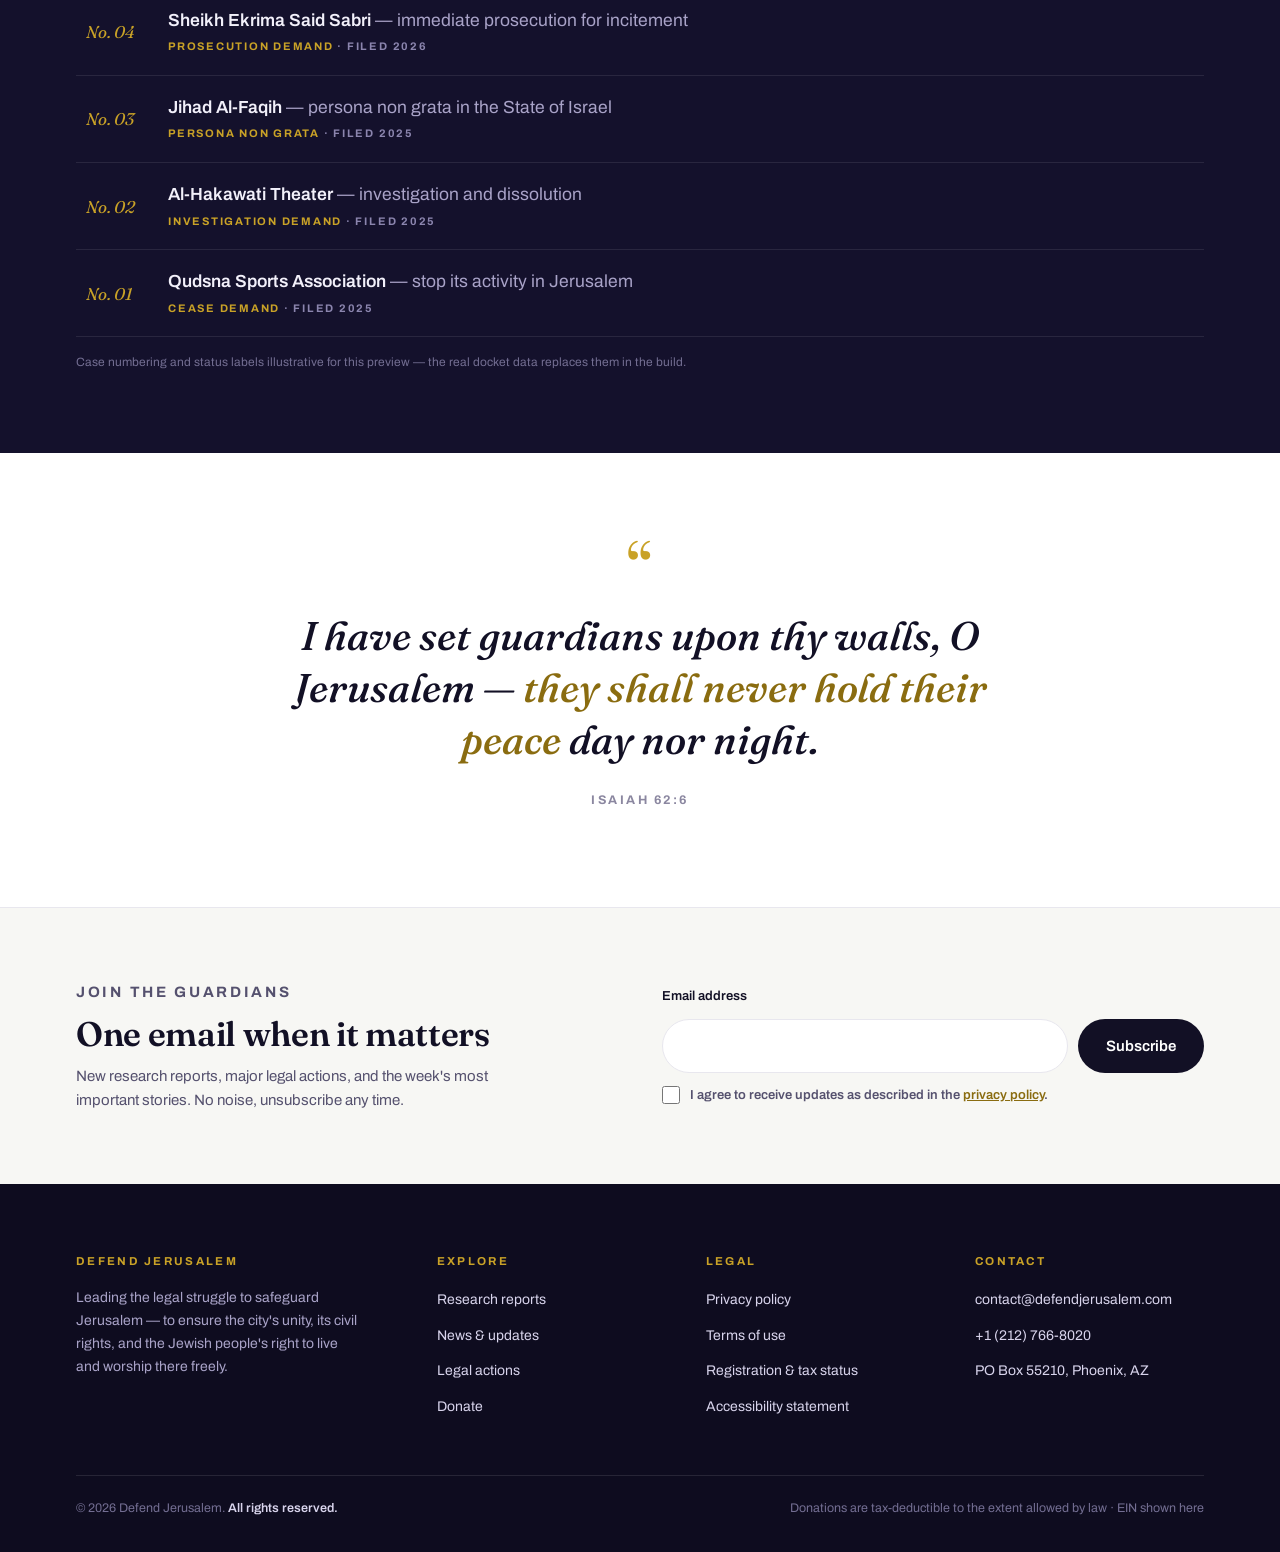
==== commit 94b3bb3f: "Report page: complete chapter prose + 'The report continues' closing block (build 7) Co-Authored-By:" ====
--- a/index.html
+++ b/index.html
@@ -9,7 +9,8 @@
 <link rel="preconnect" href="https://fonts.googleapis.com">
 <link rel="preconnect" href="https://fonts.gstatic.com" crossorigin>
 <link href="https://fonts.googleapis.com/css2?family=Fraunces:ital,opsz,wght@0,9..144,500;0,9..144,600;1,9..144,500&family=Archivo:wght@400;500;700&display=swap" rel="stylesheet">
-<link rel="stylesheet" href="css/dj.css?v=5">
+<link rel="stylesheet" href="css/dj.css?v=7">
+<script>(function(){var B='7';fetch('version.json',{cache:'no-store'}).then(function(r){return r.json()}).then(function(j){if(j.v!==B){var u=new URL(location.href);if(u.searchParams.get('r')!==j.v){u.searchParams.set('r',j.v);location.replace(u)}}}).catch(function(){})})();</script>
 </head>
 <body>
 <a class="skip" href="#main">Skip to content</a>
@@ -325,6 +326,6 @@
   </div>
 </footer>
 
-<script src="js/dj.js?v=5"></script>
+<script src="js/dj.js?v=7"></script>
 </body>
 </html>
--- a/css/dj.css
+++ b/css/dj.css
@@ -623,10 +623,25 @@
 .prose .footnote{font-size:13px;color:var(--ink-2);border-top:1px solid var(--hairline);padding-top:12px;margin-top:34px}
 .prose .footnote b{color:var(--gold-text)}
 .note-tag{
-  display:inline-block;background:var(--bg-tint);border:1px solid var(--hairline);border-radius:var(--pill);
+  display:inline-block;background:var(--bg-tint);border:1px solid var(--hairline);border-radius:8px;
   font-size:11px;font-weight:600;letter-spacing:.1em;text-transform:uppercase;
-  color:var(--ink-2);padding:5px 14px;margin-bottom:26px;
-}
+  color:var(--ink-2);padding:5px 14px;margin-bottom:26px;line-height:1.6;
+}
+.continue-block{
+  margin-top:48px;background:var(--bg-tint);border:1px solid var(--hairline);
+  border-radius:var(--r-lg);padding:26px 28px;
+}
+.cb-label{
+  font-size:11.5px;font-weight:700;letter-spacing:.18em;text-transform:uppercase;
+  color:var(--gold-text);margin-bottom:12px;
+}
+.cb-list{list-style:none;margin-bottom:20px}
+.cb-list li{
+  font-family:var(--serif);font-size:18px;font-weight:500;color:var(--ink);
+  padding:9px 0;border-bottom:1px solid var(--hairline);
+}
+.cb-list li:last-child{border-bottom:none}
+.cb-list .num{font-style:italic;color:var(--gold-text);margin-right:14px}
 .related{background:var(--bg-tint);border-top:1px solid var(--hairline);padding:64px 0 76px}
 .related .docket-card{background:#fff;border:1px solid var(--hairline)}
 .related .docket-card .no{color:var(--gold-text);background:rgba(138,108,16,.1)}
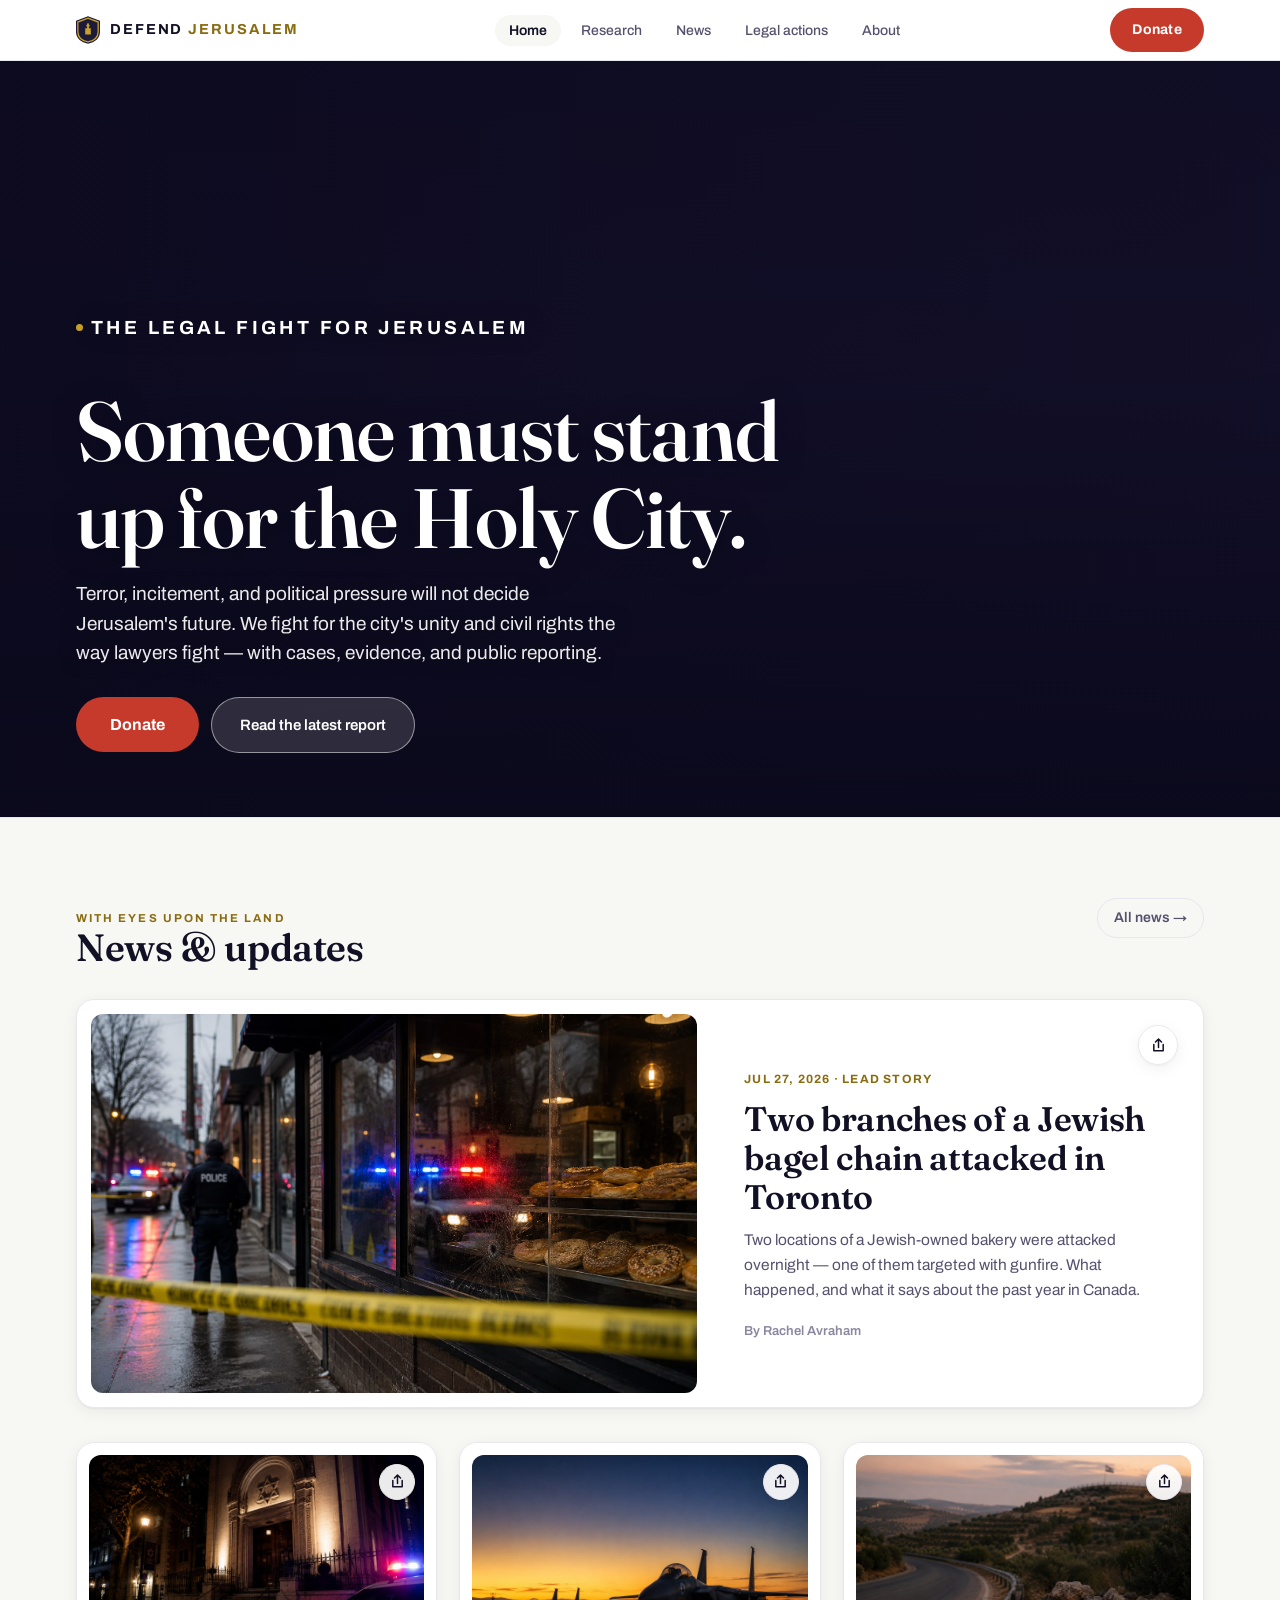
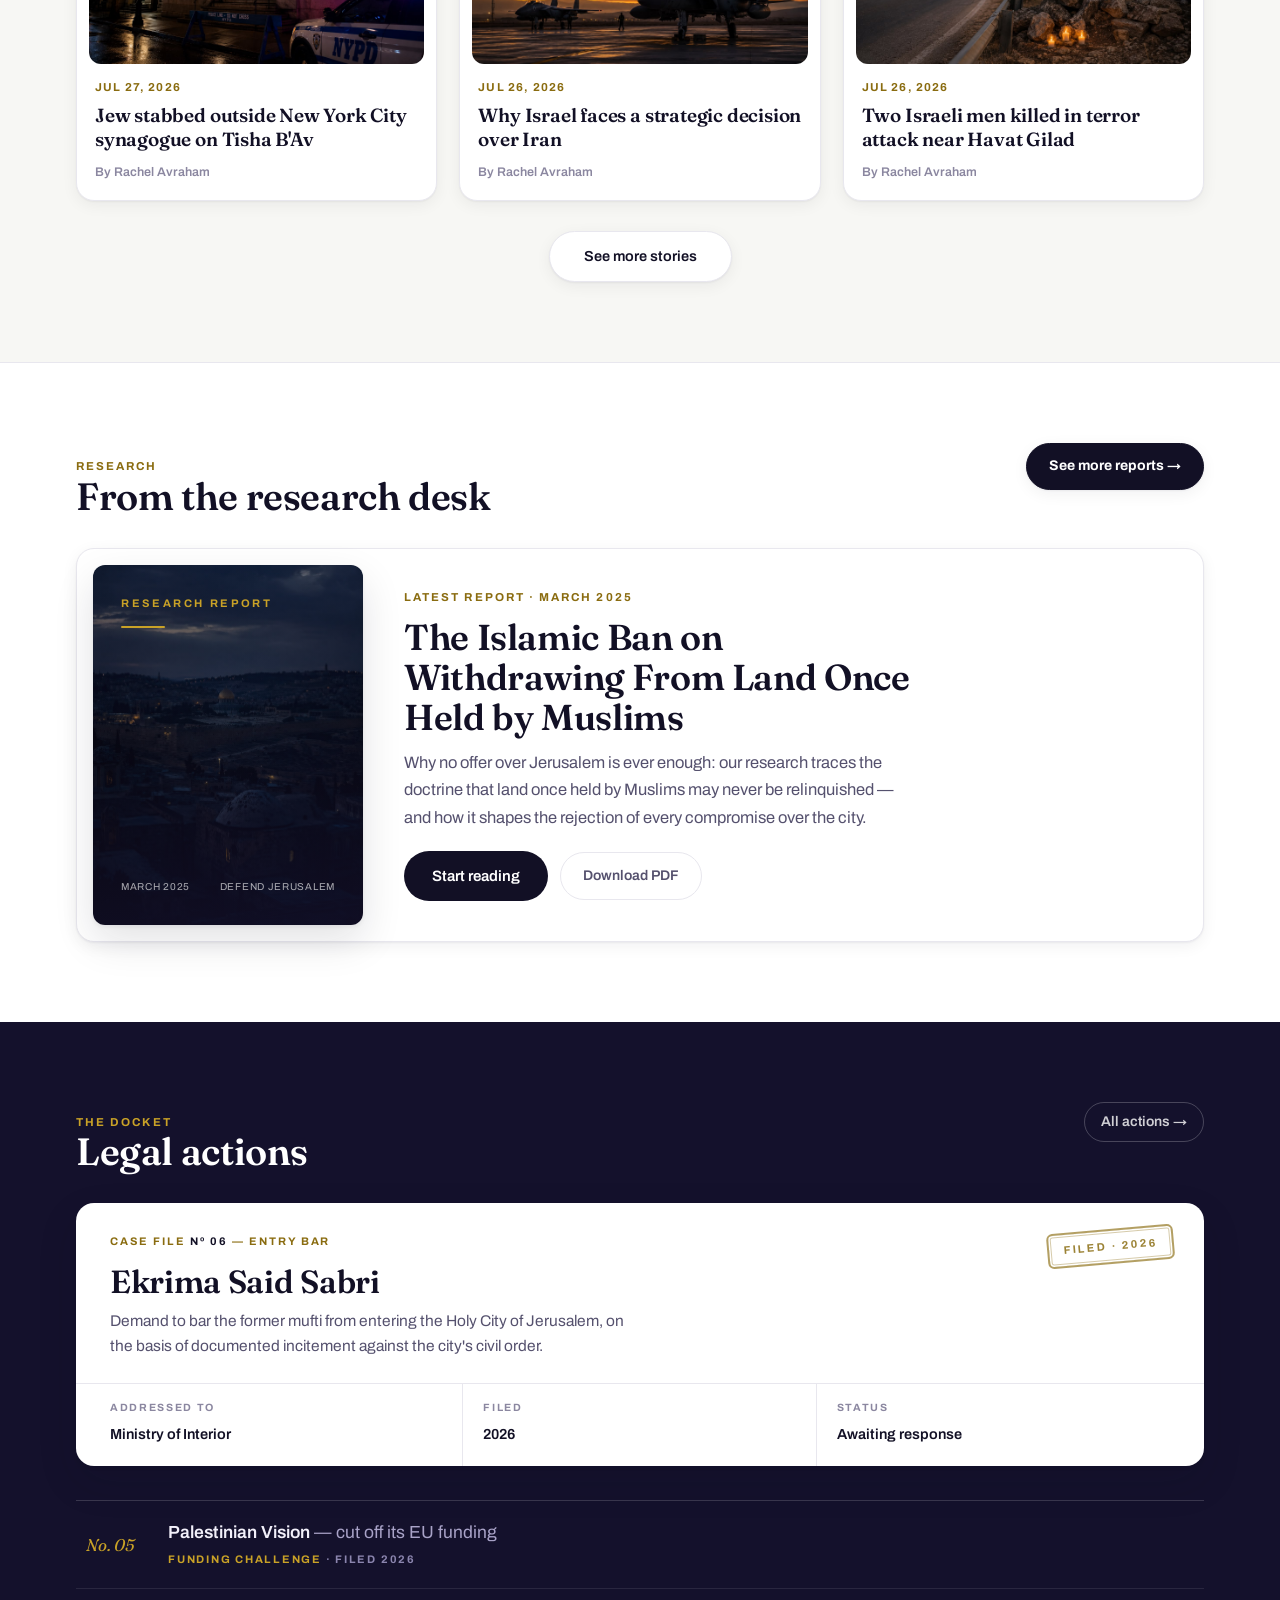
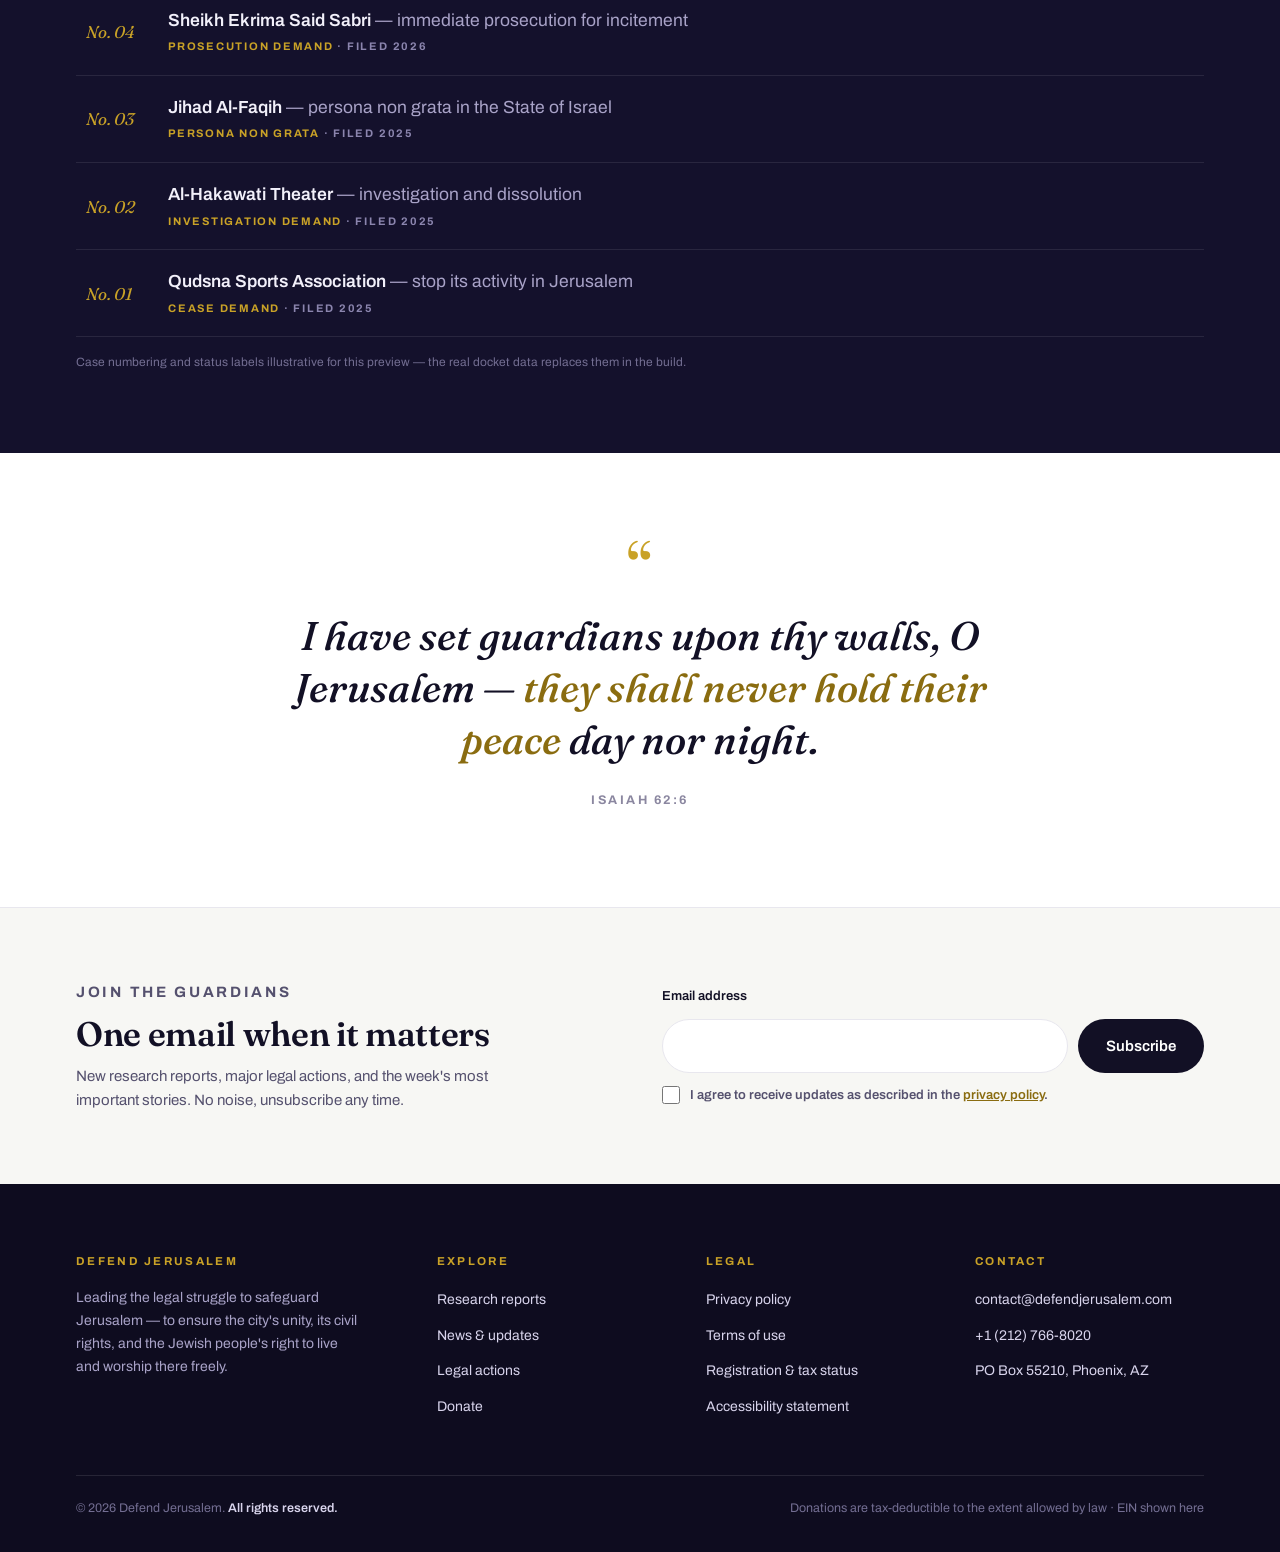
==== commit 0d7dacbf: "About page (manifesto, why-we-exist, director's letter, four commitments); research after news on ho" ====
--- a/index.html
+++ b/index.html
@@ -9,8 +9,8 @@
 <link rel="preconnect" href="https://fonts.googleapis.com">
 <link rel="preconnect" href="https://fonts.gstatic.com" crossorigin>
 <link href="https://fonts.googleapis.com/css2?family=Fraunces:ital,opsz,wght@0,9..144,500;0,9..144,600;1,9..144,500&family=Archivo:wght@400;500;700&display=swap" rel="stylesheet">
-<link rel="stylesheet" href="css/dj.css?v=7">
-<script>(function(){var B='7';fetch('version.json',{cache:'no-store'}).then(function(r){return r.json()}).then(function(j){if(j.v!==B){var u=new URL(location.href);if(u.searchParams.get('r')!==j.v){u.searchParams.set('r',j.v);location.replace(u)}}}).catch(function(){})})();</script>
+<link rel="stylesheet" href="css/dj.css?v=8">
+<script>(function(){var B='8';fetch('version.json',{cache:'no-store'}).then(function(r){return r.json()}).then(function(j){if(j.v!==B){var u=new URL(location.href);if(u.searchParams.get('r')!==j.v){u.searchParams.set('r',j.v);location.replace(u)}}}).catch(function(){})})();</script>
 </head>
 <body>
 <a class="skip" href="#main">Skip to content</a>
@@ -31,7 +31,7 @@
         <li><a href="research.html">Research</a></li>
         <li><a href="#news">News</a></li>
         <li><a href="#actions">Legal actions</a></li>
-        <li><a href="#about">About</a></li>
+        <li><a href="about.html">About</a></li>
       </ul>
     </nav>
     <a class="btn-donate" href="donate.html">Donate</a>
@@ -45,7 +45,7 @@
       <li><a href="research.html">Research</a></li>
       <li><a href="#news">News</a></li>
       <li><a href="#actions">Legal actions</a></li>
-      <li><a href="#about">About</a></li>
+      <li><a href="about.html">About</a></li>
       <li><a href="donate.html">Donate</a></li>
     </ul>
   </nav>
@@ -69,6 +69,92 @@
     </div>
   </section>
 
+  <!-- NEWS RIVER -->
+  <section class="news" id="news" aria-labelledby="news-h">
+    <div class="wrap">
+      <div class="section-head">
+        <div>
+          <p class="kicker">With eyes upon the land</p>
+          <h2 id="news-h">News &amp; updates</h2>
+        </div>
+        <a class="more" href="#news">All news →</a>
+      </div>
+      <div class="news-lead">
+        <a href="#news">
+          <div class="thumb" data-slot="img/news-toronto.jpg">
+            <img src="img/news-toronto.jpg"
+                 data-fallback="https://defendjerusalem.com/wp-content/uploads/2026/07/Kiva-Bagel-768x436.png"
+                 alt="Police tape across the storefront of a Jewish bagel bakery in Toronto after the attack">
+          </div>
+          <div class="body">
+            <time datetime="2026-07-27T16:10" data-suffix="Lead story">Jul 27, 2026 · Lead story</time>
+            <h3>Two branches of a Jewish bagel chain attacked in Toronto</h3>
+            <p class="dek">Two locations of a Jewish-owned bakery were attacked overnight — one of them
+            targeted with gunfire. What happened, and what it says about the past year in Canada.</p>
+            <span class="by">By Rachel Avraham</span>
+          </div>
+        </a>
+        <button class="share" type="button" aria-label="Share: Two branches of a Jewish bagel chain attacked in Toronto"
+                data-title="Two branches of a Jewish bagel chain attacked in Toronto">
+          <svg viewBox="0 0 16 16" aria-hidden="true"><path d="M8 1v9M8 1 4.8 4.2M8 1l3.2 3.2M3 7v6.5h10V7" fill="none" stroke="currentColor" stroke-width="1.6" stroke-linecap="round" stroke-linejoin="round"/></svg>
+        </button>
+      </div>
+      <ul class="news-cards">
+        <li class="news-card"><a href="#news">
+          <div class="thumb" data-slot="img/news-nyc.jpg">
+            <img src="img/news-nyc.jpg"
+                 data-fallback="https://defendjerusalem.com/wp-content/uploads/2026/07/New-York-City-768x432.jpg"
+                 alt="A New York City synagogue entrance behind a police barricade at night">
+          </div>
+          <div class="txt">
+            <time datetime="2026-07-27T13:40">Jul 27, 2026</time>
+            <h3>Jew stabbed outside New York City synagogue on Tisha B'Av</h3>
+            <span class="by">By Rachel Avraham</span>
+          </div>
+        </a>
+        <button class="share" type="button" aria-label="Share: Jew stabbed outside New York City synagogue on Tisha B'Av"
+                data-title="Jew stabbed outside New York City synagogue on Tisha B'Av">
+          <svg viewBox="0 0 16 16" aria-hidden="true"><path d="M8 1v9M8 1 4.8 4.2M8 1l3.2 3.2M3 7v6.5h10V7" fill="none" stroke="currentColor" stroke-width="1.6" stroke-linecap="round" stroke-linejoin="round"/></svg>
+        </button></li>
+        <li class="news-card"><a href="#news">
+          <div class="thumb" data-slot="img/news-iran.jpg">
+            <img src="img/news-iran.jpg"
+                 data-fallback="https://defendjerusalem.com/wp-content/uploads/2026/04/Iranian-missiles-againo-768x425.png"
+                 alt="Israeli fighter jets on a runway at dawn">
+          </div>
+          <div class="txt">
+            <time datetime="2026-07-26T18:20">Jul 26, 2026</time>
+            <h3>Why Israel faces a strategic decision over Iran</h3>
+            <span class="by">By Rachel Avraham</span>
+          </div>
+        </a>
+        <button class="share" type="button" aria-label="Share: Why Israel faces a strategic decision over Iran"
+                data-title="Why Israel faces a strategic decision over Iran">
+          <svg viewBox="0 0 16 16" aria-hidden="true"><path d="M8 1v9M8 1 4.8 4.2M8 1l3.2 3.2M3 7v6.5h10V7" fill="none" stroke="currentColor" stroke-width="1.6" stroke-linecap="round" stroke-linejoin="round"/></svg>
+        </button></li>
+        <li class="news-card"><a href="#news">
+          <div class="thumb" data-slot="img/news-havat-gilad.jpg">
+            <img src="img/news-havat-gilad.jpg"
+                 data-fallback="https://defendjerusalem.com/wp-content/uploads/2026/07/terror-in-Samaria-againo.png"
+                 alt="Memorial candles at a roadside guardrail in the hills of Samaria">
+          </div>
+          <div class="txt">
+            <time datetime="2026-07-26T09:05">Jul 26, 2026</time>
+            <h3>Two Israeli men killed in terror attack near Havat Gilad</h3>
+            <span class="by">By Rachel Avraham</span>
+          </div>
+        </a>
+        <button class="share" type="button" aria-label="Share: Two Israeli men killed in terror attack near Havat Gilad"
+                data-title="Two Israeli men killed in terror attack near Havat Gilad">
+          <svg viewBox="0 0 16 16" aria-hidden="true"><path d="M8 1v9M8 1 4.8 4.2M8 1l3.2 3.2M3 7v6.5h10V7" fill="none" stroke="currentColor" stroke-width="1.6" stroke-linecap="round" stroke-linejoin="round"/></svg>
+        </button></li>
+      </ul>
+      <div class="see-more">
+        <button class="btn-more" type="button">See more stories</button>
+      </div>
+    </div>
+  </section>
+
   <!-- RESEARCH DESK — latest report + the series behind it -->
   <section class="research" aria-labelledby="research-h">
     <div class="wrap">
@@ -100,92 +186,6 @@
             <a class="btn-quiet" href="report.html#download">Download PDF</a>
           </div>
         </div>
-      </div>
-    </div>
-  </section>
-
-  <!-- NEWS RIVER -->
-  <section class="news" id="news" aria-labelledby="news-h">
-    <div class="wrap">
-      <div class="section-head">
-        <div>
-          <p class="kicker">With eyes upon the land</p>
-          <h2 id="news-h">News &amp; updates</h2>
-        </div>
-        <a class="more" href="#news">All news →</a>
-      </div>
-      <div class="news-lead">
-        <a href="#news">
-          <div class="thumb" data-slot="img/news-toronto.jpg">
-            <img src="img/news-toronto.jpg"
-                 data-fallback="https://defendjerusalem.com/wp-content/uploads/2026/07/Kiva-Bagel-768x436.png"
-                 alt="Police tape across the storefront of a Jewish bagel bakery in Toronto after the attack">
-          </div>
-          <div class="body">
-            <time datetime="2026-07-27T16:10" data-suffix="Lead story">Jul 27, 2026 · Lead story</time>
-            <h3>Two branches of a Jewish bagel chain attacked in Toronto</h3>
-            <p class="dek">Two locations of a Jewish-owned bakery were attacked overnight — one of them
-            targeted with gunfire. What happened, and what it says about the past year in Canada.</p>
-            <span class="by">By Rachel Avraham</span>
-          </div>
-        </a>
-        <button class="share" type="button" aria-label="Share: Two branches of a Jewish bagel chain attacked in Toronto"
-                data-title="Two branches of a Jewish bagel chain attacked in Toronto">
-          <svg viewBox="0 0 16 16" aria-hidden="true"><path d="M8 1v9M8 1 4.8 4.2M8 1l3.2 3.2M3 7v6.5h10V7" fill="none" stroke="currentColor" stroke-width="1.6" stroke-linecap="round" stroke-linejoin="round"/></svg>
-        </button>
-      </div>
-      <ul class="news-cards">
-        <li class="news-card"><a href="#news">
-          <div class="thumb" data-slot="img/news-nyc.jpg">
-            <img src="img/news-nyc.jpg"
-                 data-fallback="https://defendjerusalem.com/wp-content/uploads/2026/07/New-York-City-768x432.jpg"
-                 alt="A New York City synagogue entrance behind a police barricade at night">
-          </div>
-          <div class="txt">
-            <time datetime="2026-07-27T13:40">Jul 27, 2026</time>
-            <h3>Jew stabbed outside New York City synagogue on Tisha B'Av</h3>
-            <span class="by">By Rachel Avraham</span>
-          </div>
-        </a>
-        <button class="share" type="button" aria-label="Share: Jew stabbed outside New York City synagogue on Tisha B'Av"
-                data-title="Jew stabbed outside New York City synagogue on Tisha B'Av">
-          <svg viewBox="0 0 16 16" aria-hidden="true"><path d="M8 1v9M8 1 4.8 4.2M8 1l3.2 3.2M3 7v6.5h10V7" fill="none" stroke="currentColor" stroke-width="1.6" stroke-linecap="round" stroke-linejoin="round"/></svg>
-        </button></li>
-        <li class="news-card"><a href="#news">
-          <div class="thumb" data-slot="img/news-iran.jpg">
-            <img src="img/news-iran.jpg"
-                 data-fallback="https://defendjerusalem.com/wp-content/uploads/2026/04/Iranian-missiles-againo-768x425.png"
-                 alt="Israeli fighter jets on a runway at dawn">
-          </div>
-          <div class="txt">
-            <time datetime="2026-07-26T18:20">Jul 26, 2026</time>
-            <h3>Why Israel faces a strategic decision over Iran</h3>
-            <span class="by">By Rachel Avraham</span>
-          </div>
-        </a>
-        <button class="share" type="button" aria-label="Share: Why Israel faces a strategic decision over Iran"
-                data-title="Why Israel faces a strategic decision over Iran">
-          <svg viewBox="0 0 16 16" aria-hidden="true"><path d="M8 1v9M8 1 4.8 4.2M8 1l3.2 3.2M3 7v6.5h10V7" fill="none" stroke="currentColor" stroke-width="1.6" stroke-linecap="round" stroke-linejoin="round"/></svg>
-        </button></li>
-        <li class="news-card"><a href="#news">
-          <div class="thumb" data-slot="img/news-havat-gilad.jpg">
-            <img src="img/news-havat-gilad.jpg"
-                 data-fallback="https://defendjerusalem.com/wp-content/uploads/2026/07/terror-in-Samaria-againo.png"
-                 alt="Memorial candles at a roadside guardrail in the hills of Samaria">
-          </div>
-          <div class="txt">
-            <time datetime="2026-07-26T09:05">Jul 26, 2026</time>
-            <h3>Two Israeli men killed in terror attack near Havat Gilad</h3>
-            <span class="by">By Rachel Avraham</span>
-          </div>
-        </a>
-        <button class="share" type="button" aria-label="Share: Two Israeli men killed in terror attack near Havat Gilad"
-                data-title="Two Israeli men killed in terror attack near Havat Gilad">
-          <svg viewBox="0 0 16 16" aria-hidden="true"><path d="M8 1v9M8 1 4.8 4.2M8 1l3.2 3.2M3 7v6.5h10V7" fill="none" stroke="currentColor" stroke-width="1.6" stroke-linecap="round" stroke-linejoin="round"/></svg>
-        </button></li>
-      </ul>
-      <div class="see-more">
-        <button class="btn-more" type="button">See more stories</button>
       </div>
     </div>
   </section>
@@ -326,6 +326,6 @@
   </div>
 </footer>
 
-<script src="js/dj.js?v=7"></script>
+<script src="js/dj.js?v=8"></script>
 </body>
 </html>
--- a/css/dj.css
+++ b/css/dj.css
@@ -655,6 +655,43 @@
   .toc a{border:none;padding:6px 0}
 }
 
+/* ---------- ABOUT page ---------- */
+.manifesto{padding:88px 0 60px}
+.manifesto h1{font-size:clamp(38px,6vw,72px);line-height:1.05;max-width:16ch;margin:16px 0 22px}
+.manifesto h1 em{font-style:normal;color:var(--gold-text)}
+.manifesto .dek{font-size:18px;line-height:1.65;color:var(--ink-2);max-width:58ch}
+.about-grid{display:grid;grid-template-columns:220px 1fr;gap:clamp(28px,4vw,56px);padding:64px 0 72px;border-top:1px solid var(--hairline)}
+.ag-label{position:sticky;top:84px;align-self:start}
+.about-grid .prose-a p{font-size:17.5px;line-height:1.72;color:#2B2847;max-width:60ch;margin-bottom:18px}
+.about-grid .prose-a b{color:var(--ink)}
+.work-band{background:var(--bg-tint);border-top:1px solid var(--hairline);border-bottom:1px solid var(--hairline);padding:72px 0}
+.photo-band{margin:0}
+.photo-band img{width:100%;height:clamp(260px,44vw,460px);object-fit:cover;display:block}
+.photo-band figcaption{font-size:12.5px;color:var(--ink-3);text-align:right;padding:10px var(--pad) 0;max-width:var(--maxw);margin:0 auto}
+.letter{background:var(--navy);color:#fff;padding:88px 0}
+.letter blockquote{
+  font-family:var(--serif);font-style:italic;font-weight:500;
+  font-size:clamp(24px,3.4vw,38px);line-height:1.3;max-width:26ch;margin:18px 0 34px;
+}
+.letter blockquote em{font-style:italic;color:var(--gold)}
+.letter p{font-size:16.5px;line-height:1.72;color:#CFCAE8;max-width:60ch;margin-bottom:18px}
+.letter .sign{font-size:12px;font-weight:700;letter-spacing:.18em;text-transform:uppercase;color:var(--gold);margin-top:26px}
+.values{padding:76px 0}
+.values-grid{display:grid;grid-template-columns:1fr 1fr;gap:0 56px;margin-top:8px}
+.v-item{border-top:1px solid var(--hairline);padding:22px 0 26px}
+.v-item h3{font-size:20px;margin-bottom:8px}
+.v-item h3 .num{font-style:italic;color:var(--gold-text);margin-right:12px;font-weight:500}
+.v-item p{font-size:14.5px;line-height:1.6;color:var(--ink-2);max-width:44ch}
+.cta-close{background:var(--bg-tint);border-top:1px solid var(--hairline);padding:80px 0;text-align:center}
+.cta-close h2{font-size:clamp(28px,4.2vw,42px);margin-bottom:12px}
+.cta-close p{color:var(--ink-2);max-width:52ch;margin:0 auto 26px}
+.cta-close .row{display:flex;gap:12px;justify-content:center;flex-wrap:wrap}
+@media (max-width:820px){
+  .about-grid{grid-template-columns:1fr;gap:18px}
+  .ag-label{position:static}
+  .values-grid{grid-template-columns:1fr}
+}
+
 /* ---------- design-system helpers ---------- */
 .ds-section{padding:44px 0;border-bottom:1px solid var(--hairline)}
 .ds-swatches{display:grid;grid-template-columns:repeat(auto-fit,minmax(150px,1fr));gap:14px}
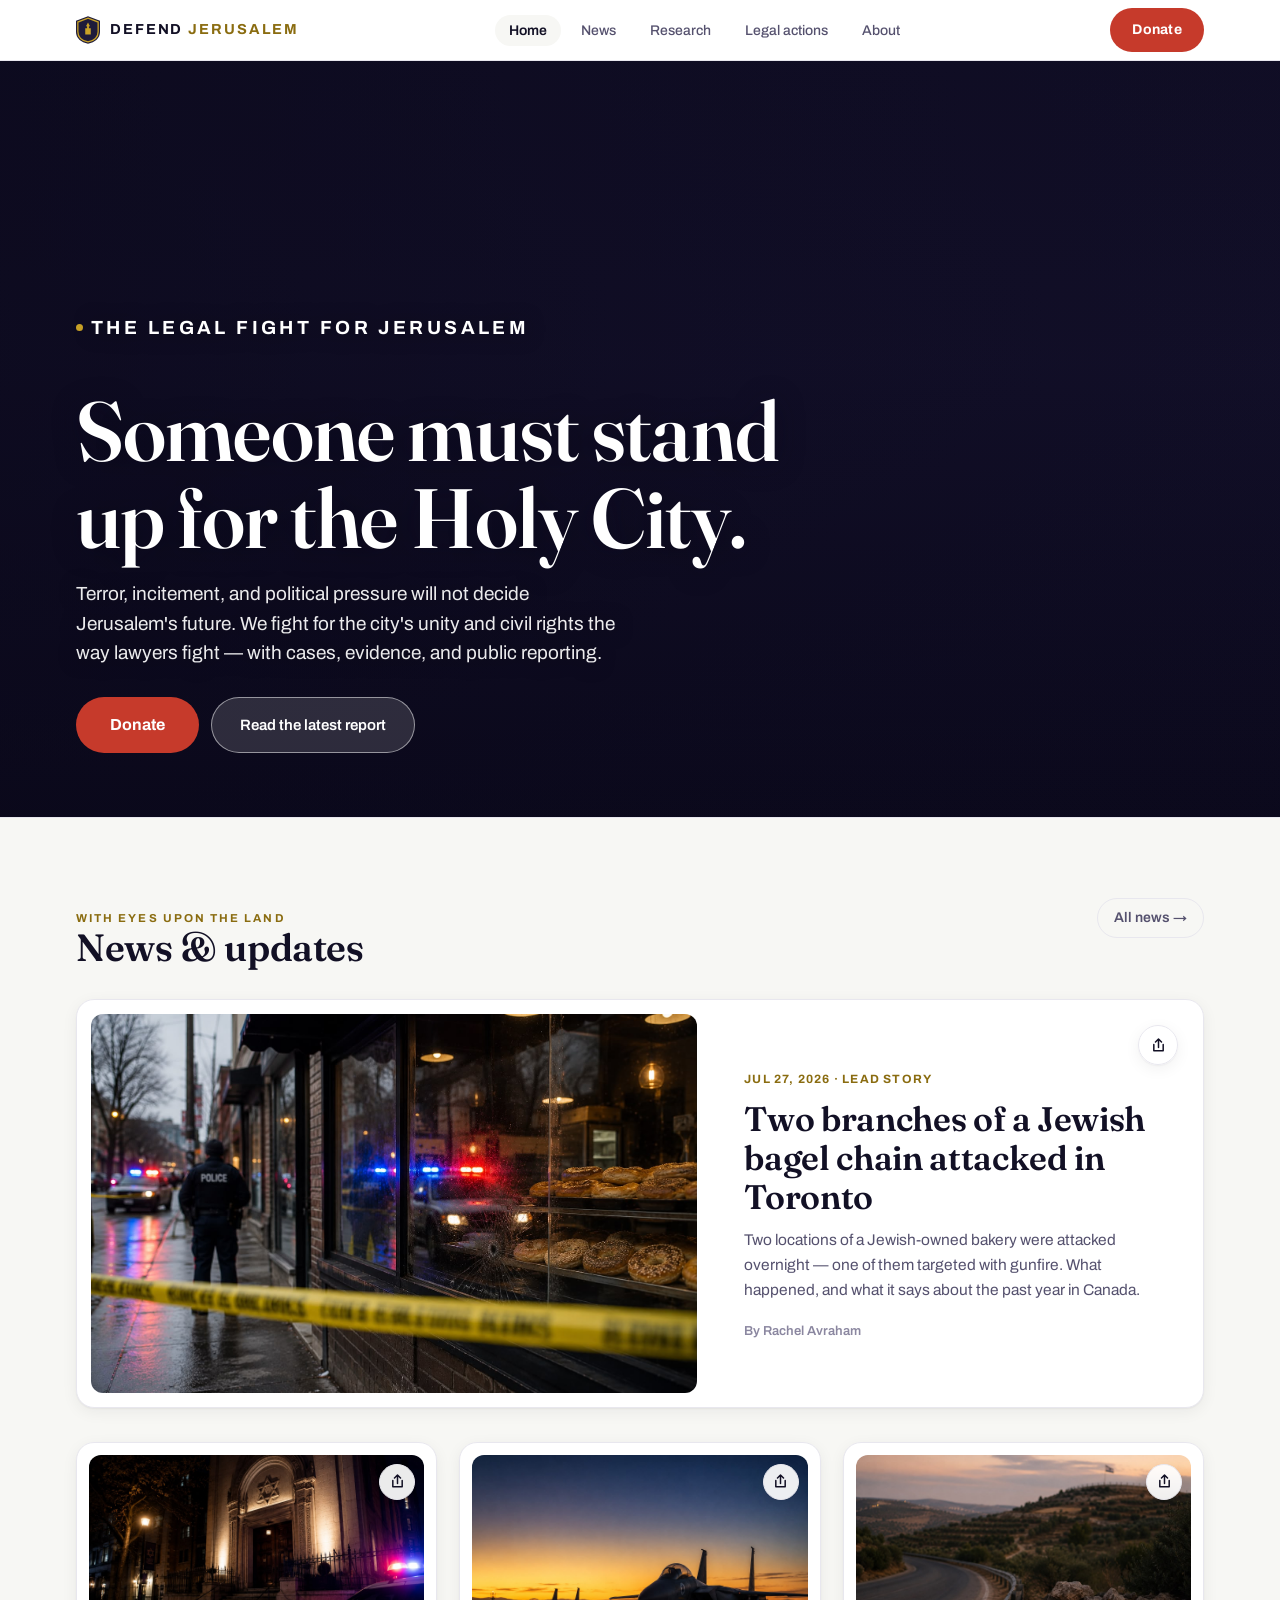
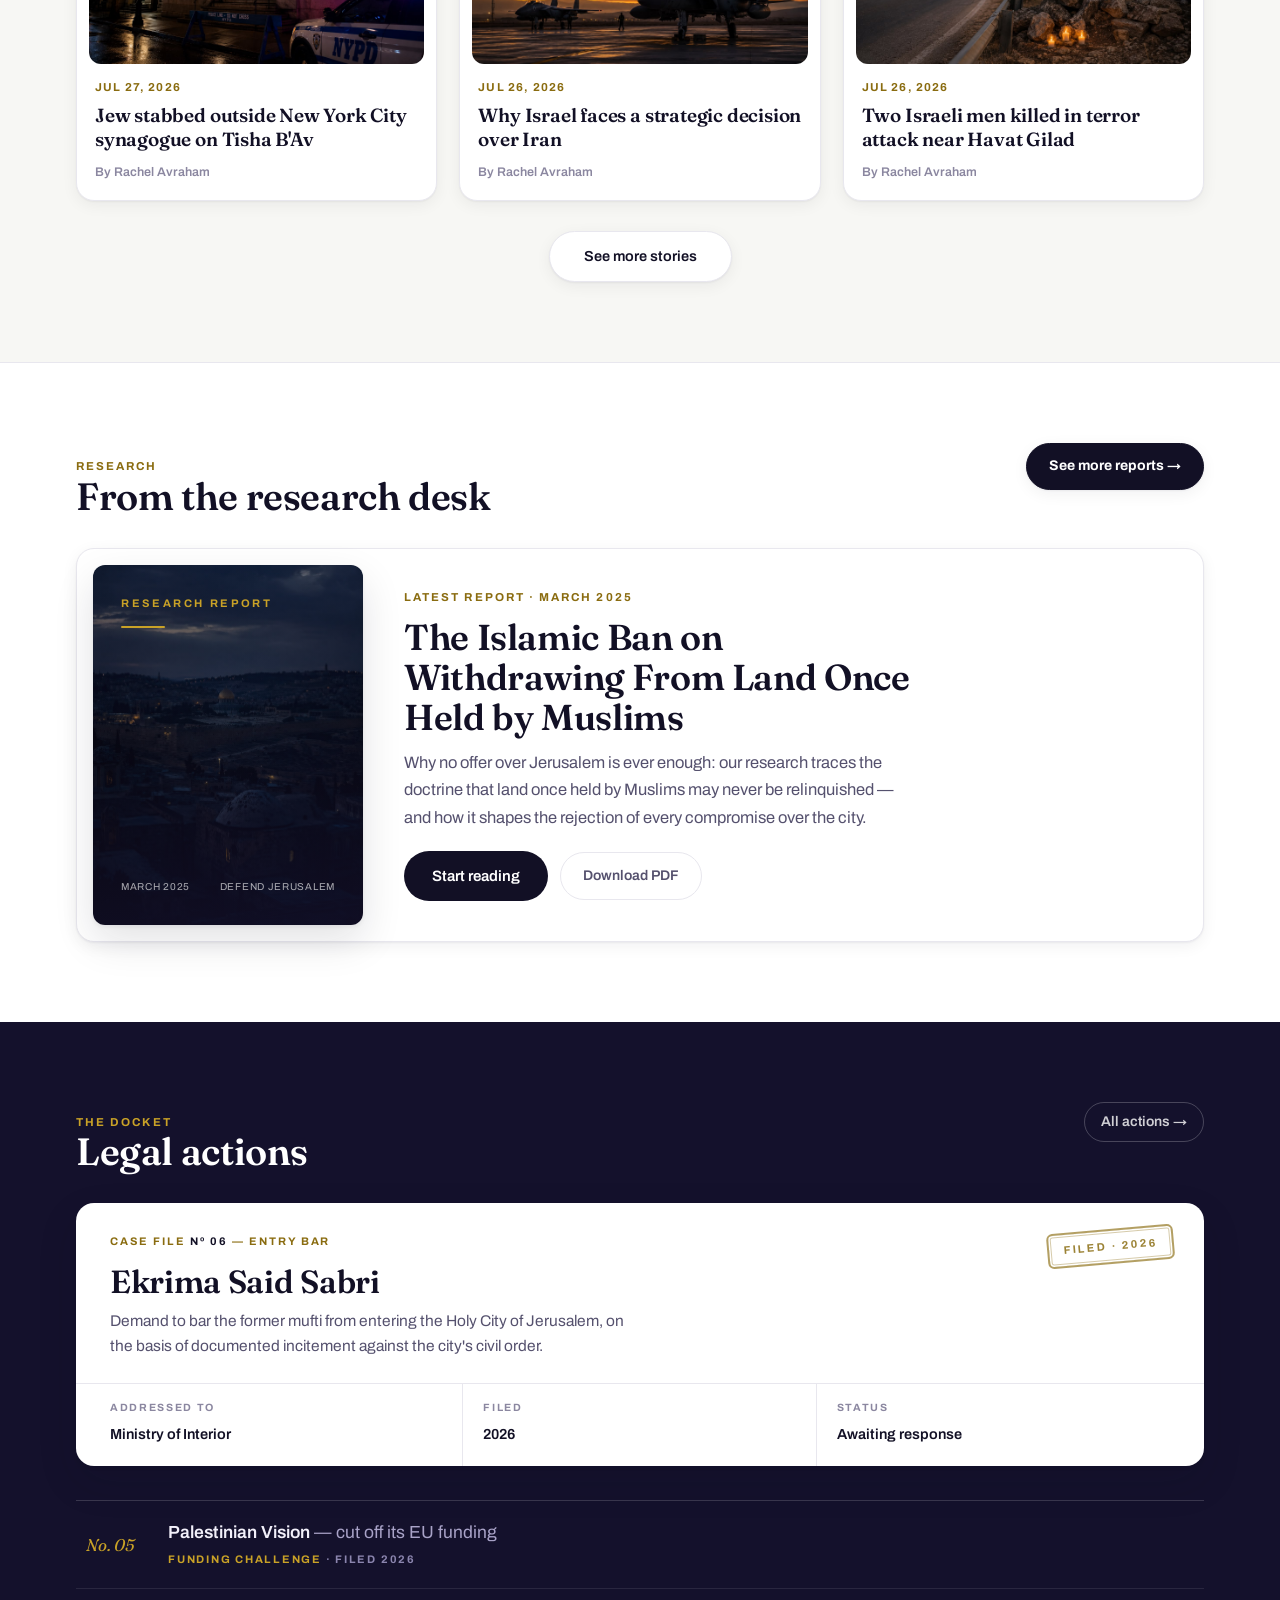
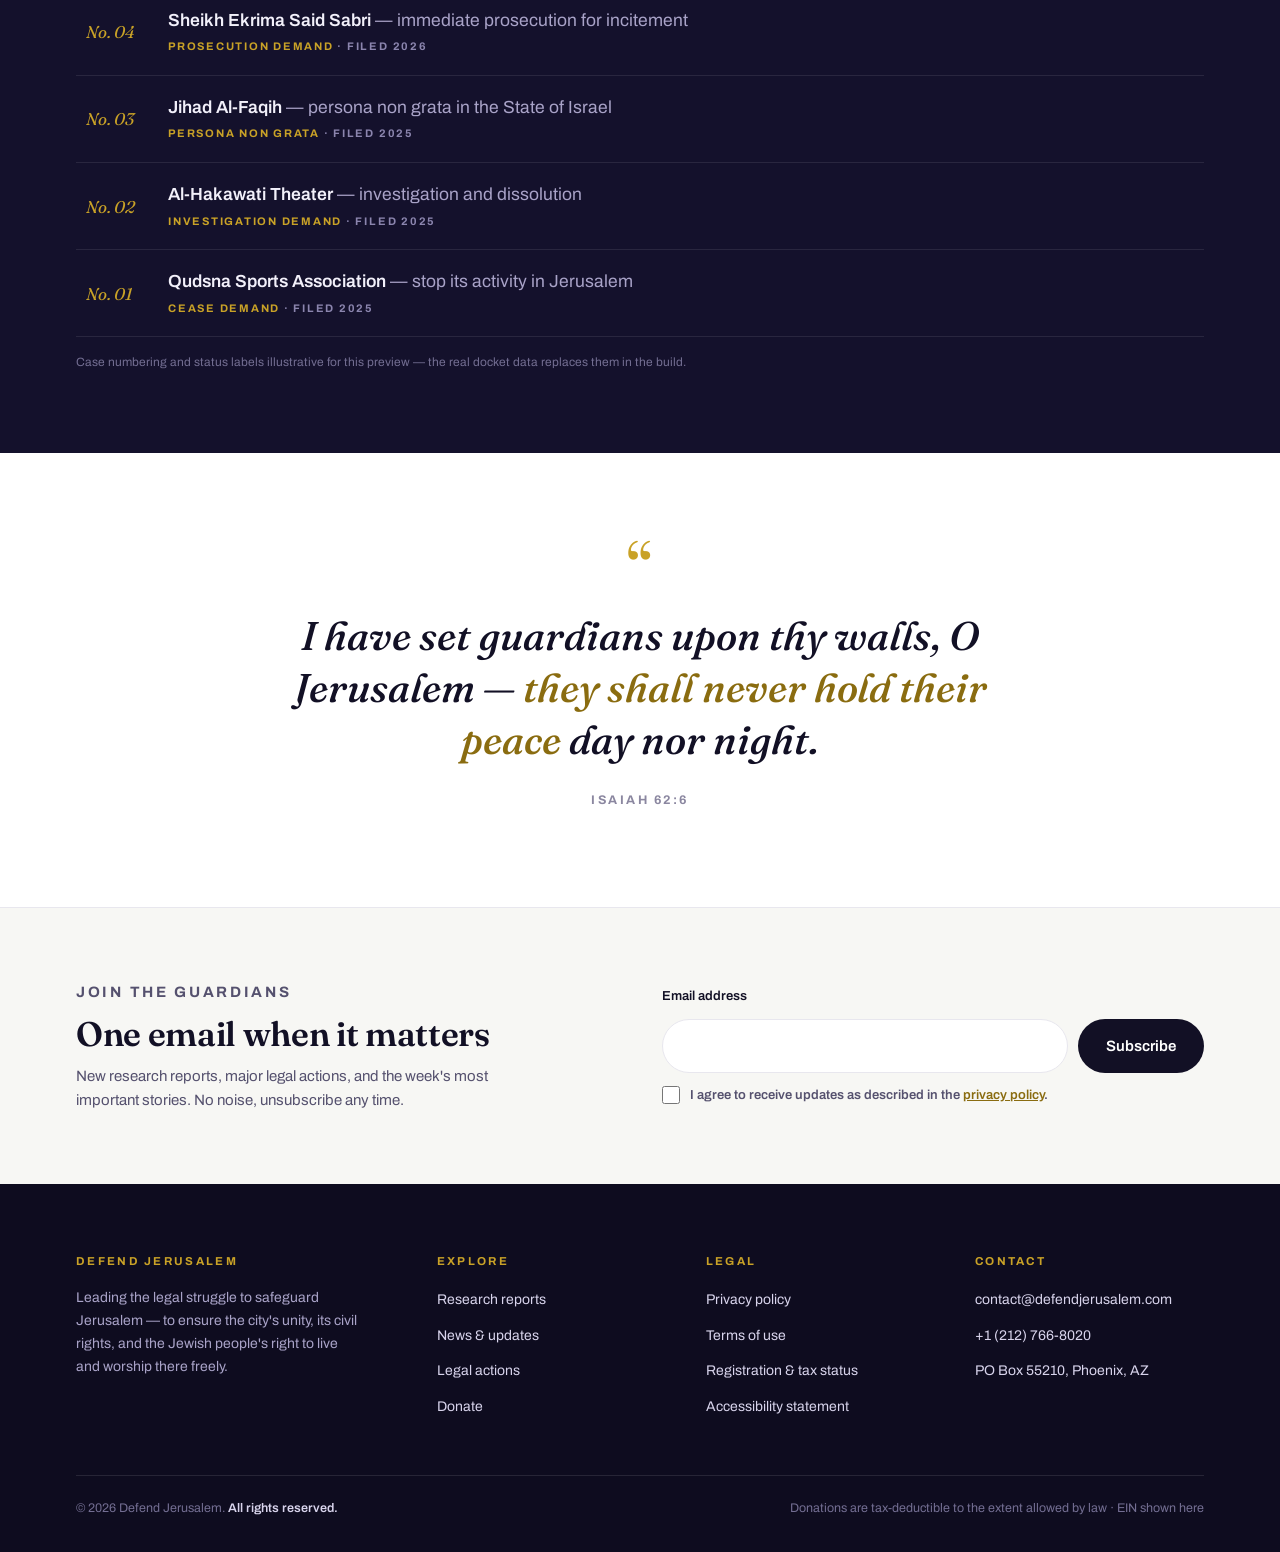
==== commit 3bd302ec: "Nav order: News before Research (build 9) Co-Authored-By: Claude Fable 5 <noreply@anthropic.com>" ====
--- a/index.html
+++ b/index.html
@@ -9,8 +9,8 @@
 <link rel="preconnect" href="https://fonts.googleapis.com">
 <link rel="preconnect" href="https://fonts.gstatic.com" crossorigin>
 <link href="https://fonts.googleapis.com/css2?family=Fraunces:ital,opsz,wght@0,9..144,500;0,9..144,600;1,9..144,500&family=Archivo:wght@400;500;700&display=swap" rel="stylesheet">
-<link rel="stylesheet" href="css/dj.css?v=8">
-<script>(function(){var B='8';fetch('version.json',{cache:'no-store'}).then(function(r){return r.json()}).then(function(j){if(j.v!==B){var u=new URL(location.href);if(u.searchParams.get('r')!==j.v){u.searchParams.set('r',j.v);location.replace(u)}}}).catch(function(){})})();</script>
+<link rel="stylesheet" href="css/dj.css?v=9">
+<script>(function(){var B='9';fetch('version.json',{cache:'no-store'}).then(function(r){return r.json()}).then(function(j){if(j.v!==B){var u=new URL(location.href);if(u.searchParams.get('r')!==j.v){u.searchParams.set('r',j.v);location.replace(u)}}}).catch(function(){})})();</script>
 </head>
 <body>
 <a class="skip" href="#main">Skip to content</a>
@@ -28,8 +28,8 @@
     <nav aria-label="Main">
       <ul class="nav-links">
         <li><a href="index.html" aria-current="page">Home</a></li>
+        <li><a href="#news">News</a></li>
         <li><a href="research.html">Research</a></li>
-        <li><a href="#news">News</a></li>
         <li><a href="#actions">Legal actions</a></li>
         <li><a href="about.html">About</a></li>
       </ul>
@@ -42,8 +42,8 @@
   <nav class="mobile-nav" id="mobile-nav" aria-label="Mobile">
     <ul>
       <li><a href="index.html">Home</a></li>
+      <li><a href="#news">News</a></li>
       <li><a href="research.html">Research</a></li>
-      <li><a href="#news">News</a></li>
       <li><a href="#actions">Legal actions</a></li>
       <li><a href="about.html">About</a></li>
       <li><a href="donate.html">Donate</a></li>
@@ -326,6 +326,6 @@
   </div>
 </footer>
 
-<script src="js/dj.js?v=8"></script>
+<script src="js/dj.js?v=9"></script>
 </body>
 </html>
